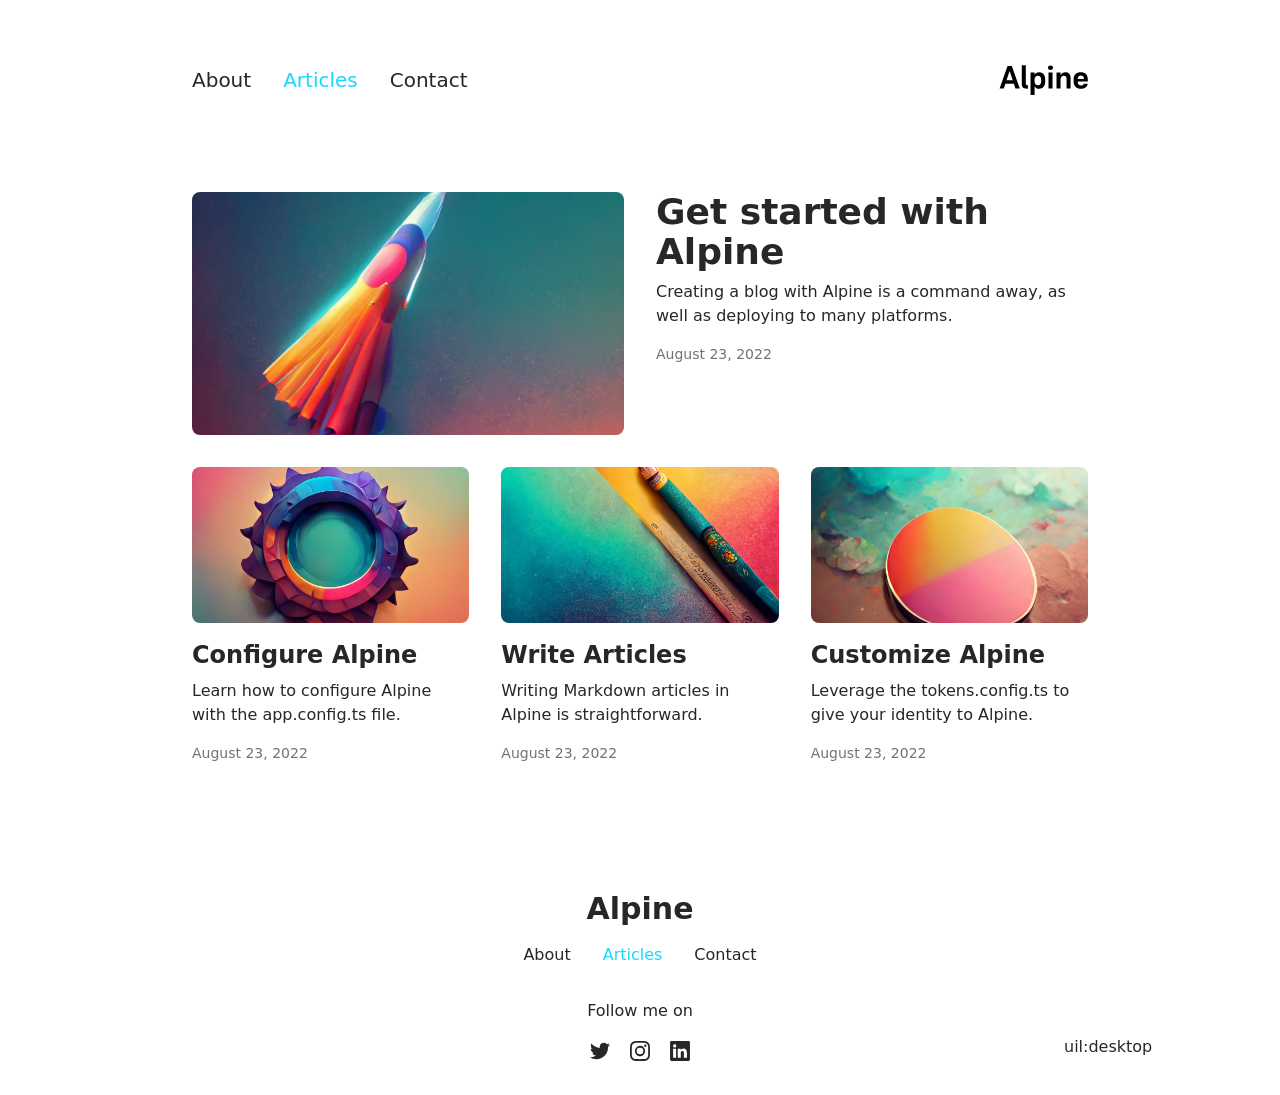
==== articles/index.html @ c17d8482 "Deploying to gh-pages from @ CharlesPoullain/Blog-Studio@90d12ff29f946bf90b1e6404739b06bdab8993ef 🚀" ====
<!DOCTYPE html><html  lang="en"><head><meta charset="utf-8">
<meta name="viewport" content="width=device-width, initial-scale=1">
<title>Articles</title>
<meta name="twitter:card" content="summary_large_image">
<meta name="description" content="The minimalist blog theme">
<meta property="og:description" content="The minimalist blog theme">
<meta property="og:image" content="/social-card-preview.png">
<meta property="og:image:width" content="400">
<meta property="og:image:height" content="300">
<meta property="og:image:alt" content="An image showcasing my project.">
<meta property="og:title" content="Articles">
<link rel="preload" as="fetch" crossorigin="anonymous" href="/articles/_payload.json">
<link rel="stylesheet" href="/_nuxt/entry.Cf_NfQ_y.css">
<link rel="stylesheet" href="/_nuxt/DocumentDrivenNotFound.rp24EwsG.css">
<link rel="stylesheet" href="/_nuxt/ArticlesList.Bmuwh99z.css">
<link rel="stylesheet" href="/_nuxt/ArticlesListItem.Db03uJQJ.css">
<link rel="stylesheet" href="/_nuxt/ProseA.D4RtImXF.css">
<link rel="stylesheet" href="/_nuxt/ProseCodeInline.DPyaAaT7.css">
<link rel="modulepreload" as="script" crossorigin href="/_nuxt/AjtOmEvT.js">
<link rel="modulepreload" as="script" crossorigin href="/_nuxt/Bl-o7eOQ.js">
<link rel="modulepreload" as="script" crossorigin href="/_nuxt/D-orvCvl.js">
<link rel="modulepreload" as="script" crossorigin href="/_nuxt/DT7LIifJ.js">
<link rel="modulepreload" as="script" crossorigin href="/_nuxt/hd7jfqIl.js">
<link rel="modulepreload" as="script" crossorigin href="/_nuxt/CjBzxP9k.js">
<link rel="modulepreload" as="script" crossorigin href="/_nuxt/QRkNKdNP.js">
<link rel="modulepreload" as="script" crossorigin href="/_nuxt/DAWIgb7M.js">
<link rel="modulepreload" as="script" crossorigin href="/_nuxt/MekM5Am9.js">
<link rel="modulepreload" as="script" crossorigin href="/_nuxt/CKgTtucx.js">
<link rel="modulepreload" as="script" crossorigin href="/_nuxt/Ne-VtQo1.js">
<link rel="modulepreload" as="script" crossorigin href="/_nuxt/BcWussCh.js">
<link rel="modulepreload" as="script" crossorigin href="/_nuxt/D3nJHQ01.js">
<link rel="modulepreload" as="script" crossorigin href="/_nuxt/BjLJFGlI.js">
<link rel="modulepreload" as="script" crossorigin href="/_nuxt/BUQr3qxs.js">
<link rel="prefetch" as="style" href="/_nuxt/article.DDlxgXvj.css">
<link rel="prefetch" as="script" crossorigin href="/_nuxt/Dv7-WWB4.js">
<link rel="prefetch" as="script" crossorigin href="/_nuxt/B68Po2ea.js">
<link rel="prefetch" as="script" crossorigin href="/_nuxt/BVhBtRJs.js">
<link rel="prefetch" as="style" href="/_nuxt/useStudio.DzA-IoZ4.css">
<link rel="prefetch" as="script" crossorigin href="/_nuxt/C1bbdpYA.js">
<link rel="prefetch" as="style" href="/_nuxt/error-404.D2gJf3ut.css">
<link rel="prefetch" as="script" crossorigin href="/_nuxt/DAMVTy9g.js">
<link rel="prefetch" as="style" href="/_nuxt/error-500.DdUW5Esy.css">
<link rel="prefetch" as="script" crossorigin href="/_nuxt/BGGWWa9S.js">
<script type="module" src="/_nuxt/AjtOmEvT.js" crossorigin></script><style id="pinceau-runtime-hydratable">@media{.phy[--]{--puid:LzCyVr-v;}.pv-ONuA_E{max-width:var(--elements-container-maxWidth);padding-left:var(--elements-container-padding-mobile);padding-right:var(--elements-container-padding-mobile);}@media (min-width: 475px){.pv-ONuA_E{padding-left:var(--elements-container-padding-xs);padding-right:var(--elements-container-padding-xs);}}@media (min-width: 640px){.pv-ONuA_E{padding-left:var(--elements-container-padding-sm);padding-right:var(--elements-container-padding-sm);}}@media (min-width: 768px){.pv-ONuA_E{padding-left:var(--elements-container-padding-md);padding-right:var(--elements-container-padding-md);}}} </style><style id="pinceau-theme">@media { :root {--pinceau-mq: initial; --alpine-readableLine: 68ch;--alpine-backdrop-backgroundColor: #f4f4f5b3;--prose-code-inline-padding: 0.2rem 0.375rem 0.2rem 0.375rem;--prose-code-block-backdropFilter: contrast(1);--prose-code-block-border-style: solid;--prose-code-block-border-width: 1px;--prose-tbody-tr-borderBottom-style: dashed;--prose-tbody-tr-borderBottom-width: 1px;--prose-th-textAlign: inherit;--prose-thead-borderBottom-style: solid;--prose-thead-borderBottom-width: 1px;--prose-thead-border-style: solid;--prose-thead-border-width: 0px;--prose-table-textAlign: start;--prose-hr-width: 1px;--prose-hr-style: solid;--prose-li-listStylePosition: outside;--prose-ol-li-markerColor: currentColor;--prose-ol-paddingInlineStart: 21px;--prose-ol-listStyleType: decimal;--prose-ul-li-markerColor: currentColor;--prose-ul-paddingInlineStart: 21px;--prose-ul-listStyleType: disc;--prose-blockquote-border-style: solid;--prose-blockquote-border-width: 4px;--prose-blockquote-quotes: '201C' '201D' '2018' '2019';--prose-blockquote-paddingInlineStart: 24px;--prose-a-code-color-hover: currentColor;--prose-a-code-color-static: currentColor;--prose-a-hasCode-borderBottom: none;--prose-a-border-distance: 2px;--prose-a-border-color-hover: currentColor;--prose-a-border-color-static: currentColor;--prose-a-border-style-hover: solid;--prose-a-border-style-static: dashed;--prose-a-border-width: 1px;--prose-a-color-static: inherit;--prose-a-textDecoration: none;--prose-h6-margin: 3rem 0 2rem;--prose-h5-margin: 3rem 0 2rem;--prose-h4-margin: 3rem 0 2rem;--prose-h3-margin: 3rem 0 2rem;--prose-h2-margin: 3rem 0 2rem;--prose-h1-margin: 0 0 2rem;--prose-p-fontSize: 18px;--typography-lead-loose: 2;--typography-lead-relaxed: 1.625;--typography-lead-normal: 1.5;--typography-lead-snug: 1.375;--typography-lead-tight: 1.25;--typography-lead-none: 1;--typography-lead-10: 2.5rem;--typography-lead-9: 2.25rem;--typography-lead-8: 2rem;--typography-lead-7: 1.75rem;--typography-lead-6: 1.5rem;--typography-lead-5: 1.25rem;--typography-lead-4: 1rem;--typography-lead-3: .75rem;--typography-lead-2: .5rem;--typography-lead-1: .025rem;--typography-fontWeight-black: 900;--typography-fontWeight-extrabold: 800;--typography-fontWeight-bold: 700;--typography-fontWeight-semibold: 600;--typography-fontWeight-medium: 500;--typography-fontWeight-normal: 400;--typography-fontWeight-light: 300;--typography-fontWeight-extralight: 200;--typography-fontWeight-thin: 100;--typography-fontSize-9xl: 128px;--typography-fontSize-8xl: 96px;--typography-fontSize-7xl: 72px;--typography-fontSize-6xl: 60px;--typography-fontSize-5xl: 48px;--typography-fontSize-4xl: 36px;--typography-fontSize-3xl: 30px;--typography-fontSize-2xl: 24px;--typography-fontSize-xl: 20px;--typography-fontSize-lg: 18px;--typography-fontSize-base: 16px;--typography-fontSize-sm: 14px;--typography-fontSize-xs: 12px;--typography-letterSpacing-wide: 0.025em;--typography-letterSpacing-tight: -0.025em;--typography-verticalMargin-base: 24px;--typography-verticalMargin-sm: 16px;--elements-border-secondary-hover: [object Object];--elements-backdrop-background: #fffc;--elements-backdrop-filter: saturate(200%) blur(20px);--elements-container-maxWidth: 64rem;--lead-loose: 2;--lead-relaxed: 1.625;--lead-normal: 1.5;--lead-snug: 1.375;--lead-tight: 1.25;--lead-none: 1;--lead-10: 2.5rem;--lead-9: 2.25rem;--lead-8: 2rem;--lead-7: 1.75rem;--lead-6: 1.5rem;--lead-5: 1.25rem;--lead-4: 1rem;--lead-3: .75rem;--lead-2: .5rem;--lead-1: .025rem;--letterSpacing-widest: 0.1em;--letterSpacing-wider: 0.05em;--letterSpacing-wide: 0.025em;--letterSpacing-normal: 0em;--letterSpacing-tight: -0.025em;--letterSpacing-tighter: -0.05em;--fontSize-9xl: 8rem;--fontSize-8xl: 6rem;--fontSize-7xl: 4.5rem;--fontSize-6xl: 3.75rem;--fontSize-5xl: 3rem;--fontSize-4xl: 2.25rem;--fontSize-3xl: 1.875rem;--fontSize-2xl: 1.5rem;--fontSize-xl: 1.25rem;--fontSize-lg: 1.125rem;--fontSize-base: 1rem;--fontSize-sm: 0.875rem;--fontSize-xs: 0.75rem;--fontWeight-black: 900;--fontWeight-extrabold: 800;--fontWeight-bold: 700;--fontWeight-semibold: 600;--fontWeight-medium: 500;--fontWeight-normal: 400;--fontWeight-light: 300;--fontWeight-extralight: 200;--fontWeight-thin: 100;--font-mono: ui-monospace, SFMono-Regular, Menlo, Monaco, Consolas, Liberation Mono, Courier New, monospace;--font-serif: ui-serif, Georgia, Cambria, Times New Roman, Times, serif;--font-sans: ui-sans-serif, system-ui, -apple-system, BlinkMacSystemFont, Segoe UI, Roboto, Helvetica Neue, Arial, Noto Sans, sans-serif, Apple Color Emoji, Segoe UI Emoji, Segoe UI Symbol, Noto Color Emoji;--opacity-total: 1;--opacity-high: 0.8;--opacity-medium: 0.5;--opacity-soft: 0.3;--opacity-light: 0.15;--opacity-bright: 0.1;--opacity-noOpacity: 0;--borderWidth-lg: 3px;--borderWidth-md: 2px;--borderWidth-sm: 1px;--borderWidth-noBorder: 0;--space-rem-875: 0.875rem;--space-rem-625: 0.625rem;--space-rem-375: 0.375rem;--space-rem-125: 0.125rem;--space-px: 1px;--space-128: 32rem;--space-96: 24rem;--space-80: 20rem;--space-72: 18rem;--space-64: 16rem;--space-60: 15rem;--space-56: 14rem;--space-52: 13rem;--space-48: 12rem;--space-44: 11rem;--space-40: 10rem;--space-36: 9rem;--space-32: 8rem;--space-28: 7rem;--space-24: 6rem;--space-20: 5rem;--space-16: 4rem;--space-14: 3.5rem;--space-12: 3rem;--space-11: 2.75rem;--space-10: 2.5rem;--space-9: 2.25rem;--space-8: 2rem;--space-7: 1.75rem;--space-6: 1.5rem;--space-5: 1.25rem;--space-4: 1rem;--space-3: 0.75rem;--space-2: 0.5rem;--space-1: 0.25rem;--space-0: 0px;--size-full: 100%;--size-7xl: 80rem;--size-6xl: 72rem;--size-5xl: 64rem;--size-4xl: 56rem;--size-3xl: 48rem;--size-2xl: 42rem;--size-xl: 36rem;--size-lg: 32rem;--size-md: 28rem;--size-sm: 24rem;--size-xs: 20rem;--size-200: 200px;--size-104: 104px;--size-80: 80px;--size-64: 64px;--size-56: 56px;--size-48: 48px;--size-40: 40px;--size-32: 32px;--size-24: 24px;--size-20: 20px;--size-16: 16px;--size-12: 12px;--size-8: 8px;--size-6: 6px;--size-4: 4px;--size-2: 2px;--size-0: 0px;--radii-full: 9999px;--radii-3xl: 1.75rem;--radii-2xl: 1.5rem;--radii-xl: 1rem;--radii-lg: 0.75rem;--radii-md: 0.5rem;--radii-sm: 0.375rem;--radii-xs: 0.25rem;--radii-2xs: 0.125rem;--radii-none: 0px;--shadow-none: 0px 0px 0px 0px transparent;--shadow-lg: 0px 10px 15px -3px #000000, 0px 4px 6px -4px #000000;--shadow-md: 0px 4px 6px -1px #000000, 0px 2px 4px -2px #000000;--shadow-sm: 0px 1px 3px 0px #000000, 0px 1px 2px -1px #000000;--shadow-xs: 0px 1px 2px 0px #000000;--height-screen: 100vh;--width-screen: 100vw;--color-primary-900: #002e38;--color-primary-800: #005c70;--color-primary-700: #008aa9;--color-primary-600: #00b9e1;--color-primary-500: #1ad6ff;--color-primary-400: #40ddff;--color-primary-300: #66e4ff;--color-primary-200: #8deaff;--color-primary-100: #b3f1ff;--color-primary-50: #d9f8ff;--color-ruby-900: #380011;--color-ruby-800: #700021;--color-ruby-700: #a90032;--color-ruby-600: #e10043;--color-ruby-500: #ff1a5e;--color-ruby-400: #ff4079;--color-ruby-300: #ff6694;--color-ruby-200: #ff8dae;--color-ruby-100: #ffb3c9;--color-ruby-50: #ffd9e4;--color-pink-900: #380025;--color-pink-800: #70004b;--color-pink-700: #a90070;--color-pink-600: #e10095;--color-pink-500: #ff1ab2;--color-pink-400: #ff40bf;--color-pink-300: #ff66cc;--color-pink-200: #ff8dd8;--color-pink-100: #ffb3e5;--color-pink-50: #ffd9f2;--color-purple-900: #190038;--color-purple-800: #330070;--color-purple-700: #4c00a9;--color-purple-600: #6500e1;--color-purple-500: #811aff;--color-purple-400: #9640ff;--color-purple-300: #ab66ff;--color-purple-200: #c08dff;--color-purple-100: #d5b3ff;--color-purple-50: #ead9ff;--color-royalblue-900: #0b0531;--color-royalblue-800: #160a62;--color-royalblue-700: #211093;--color-royalblue-600: #2c15c4;--color-royalblue-500: #4127e8;--color-royalblue-400: #614bec;--color-royalblue-300: #806ff0;--color-royalblue-200: #a093f3;--color-royalblue-100: #c0b7f7;--color-royalblue-50: #dfdbfb;--color-indigoblue-900: #001238;--color-indigoblue-800: #002370;--color-indigoblue-700: #0035a9;--color-indigoblue-600: #0047e1;--color-indigoblue-500: #1a62ff;--color-indigoblue-400: #407cff;--color-indigoblue-300: #6696ff;--color-indigoblue-200: #8db0ff;--color-indigoblue-100: #b3cbff;--color-indigoblue-50: #d9e5ff;--color-blue-900: #002438;--color-blue-800: #004870;--color-blue-700: #006ca9;--color-blue-600: #0090e1;--color-blue-500: #1aadff;--color-blue-400: #40bbff;--color-blue-300: #66c8ff;--color-blue-200: #8dd6ff;--color-blue-100: #b3e4ff;--color-blue-50: #d9f1ff;--color-lightblue-900: #002e38;--color-lightblue-800: #005c70;--color-lightblue-700: #008aa9;--color-lightblue-600: #00b9e1;--color-lightblue-500: #1ad6ff;--color-lightblue-400: #40ddff;--color-lightblue-300: #66e4ff;--color-lightblue-200: #8deaff;--color-lightblue-100: #b3f1ff;--color-lightblue-50: #d9f8ff;--color-teal-900: #062a28;--color-teal-800: #0b544f;--color-teal-700: #117d77;--color-teal-600: #16a79e;--color-teal-500: #1cd1c6;--color-teal-400: #36e4da;--color-teal-300: #5fe9e1;--color-teal-200: #87efe9;--color-teal-100: #aff4f0;--color-teal-50: #d7faf8;--color-pear-900: #2a2b09;--color-pear-800: #545512;--color-pear-700: #7e801b;--color-pear-600: #a8aa24;--color-pear-500: #d0d32f;--color-pear-400: #d8da52;--color-pear-300: #e0e274;--color-pear-200: #e8e997;--color-pear-100: #eff0ba;--color-pear-50: #f7f8dc;--color-red-900: #380300;--color-red-800: #700700;--color-red-700: #a90a00;--color-red-600: #e10e00;--color-red-500: #ff281a;--color-red-400: #ff4c40;--color-red-300: #ff7066;--color-red-200: #ff948d;--color-red-100: #ffb7b3;--color-red-50: #ffdbd9;--color-orange-900: #381800;--color-orange-800: #702f00;--color-orange-700: #a94700;--color-orange-600: #e15e00;--color-orange-500: #ff7a1a;--color-orange-400: #ff9040;--color-orange-300: #ffa666;--color-orange-200: #ffbd8d;--color-orange-100: #ffd3b3;--color-orange-50: #ffe9d9;--color-yellow-900: #362b03;--color-yellow-800: #6d5605;--color-yellow-700: #a38108;--color-yellow-600: #daac0a;--color-yellow-500: #f5c828;--color-yellow-400: #f7d14c;--color-yellow-300: #f8da70;--color-yellow-200: #fae393;--color-yellow-100: #fcedb7;--color-yellow-50: #fdf6db;--color-green-900: #003f25;--color-green-800: #005e38;--color-green-700: #007e4a;--color-green-600: #009d5d;--color-green-500: #00bd6f;--color-green-400: #00dc82;--color-green-300: #30ffaa;--color-green-200: #83ffcc;--color-green-100: #acffdd;--color-green-50: #d6ffee;--color-gray-900: #18181B;--color-gray-800: #27272A;--color-gray-700: #3f3f46;--color-gray-600: #52525B;--color-gray-500: #71717A;--color-gray-400: #a1a1aa;--color-gray-300: #D4d4d8;--color-gray-200: #e4e4e7;--color-gray-100: #f4f4f5;--color-gray-50: #fafafa;--color-black: #0c0c0d;--color-white: #FFFFFF;--media-portrait: only screen and (orientation: portrait);--media-landscape: only screen and (orientation: landscape);--media-rm: (prefers-reduced-motion: reduce);--media-2xl: (min-width: 1536px);--media-xl: (min-width: 1280px);--media-lg: (min-width: 1024px);--media-md: (min-width: 768px);--media-sm: (min-width: 640px);--media-xs: (min-width: 475px);--alpine-body-color: var(--color-gray-800);--alpine-body-backgroundColor: var(--color-white);--prose-code-inline-fontWeight: var(--typography-fontWeight-normal);--prose-code-inline-fontSize: var(--typography-fontSize-sm);--prose-code-inline-borderRadius: var(--radii-xs);--prose-code-block-pre-padding: var(--typography-verticalMargin-sm);--prose-code-block-margin: var(--typography-verticalMargin-base) 0;--prose-code-block-fontSize: var(--typography-fontSize-sm);--prose-tbody-code-inline-fontSize: var(--typography-fontSize-sm);--prose-tbody-td-padding: var(--typography-verticalMargin-sm);--prose-th-fontWeight: var(--typography-fontWeight-semibold);--prose-th-padding: 0 var(--typography-verticalMargin-sm) var(--typography-verticalMargin-sm) var(--typography-verticalMargin-sm);--prose-table-lineHeight: var(--typography-lead-6);--prose-table-fontSize: var(--typography-fontSize-sm);--prose-table-margin: var(--typography-verticalMargin-base) 0;--prose-hr-margin: var(--typography-verticalMargin-base) 0;--prose-li-margin: var(--typography-verticalMargin-sm) 0;--prose-ol-margin: var(--typography-verticalMargin-base) 0;--prose-ul-margin: var(--typography-verticalMargin-base) 0;--prose-blockquote-margin: var(--typography-verticalMargin-base) 0;--prose-a-code-border-style: var(--prose-a-border-style-static);--prose-a-code-border-width: var(--prose-a-border-width);--prose-a-fontWeight: var(--typography-fontWeight-medium);--prose-img-margin: var(--typography-verticalMargin-base) 0;--prose-strong-fontWeight: var(--typography-fontWeight-semibold);--prose-h6-iconSize: var(--typography-fontSize-base);--prose-h6-fontWeight: var(--typography-fontWeight-semibold);--prose-h6-lineHeight: var(--typography-lead-normal);--prose-h6-fontSize: var(--typography-fontSize-lg);--prose-h5-iconSize: var(--typography-fontSize-lg);--prose-h5-fontWeight: var(--typography-fontWeight-semibold);--prose-h5-lineHeight: var(--typography-lead-snug);--prose-h5-fontSize: var(--typography-fontSize-xl);--prose-h4-iconSize: var(--typography-fontSize-lg);--prose-h4-letterSpacing: var(--typography-letterSpacing-tight);--prose-h4-fontWeight: var(--typography-fontWeight-semibold);--prose-h4-lineHeight: var(--typography-lead-snug);--prose-h4-fontSize: var(--typography-fontSize-2xl);--prose-h3-iconSize: var(--typography-fontSize-xl);--prose-h3-letterSpacing: var(--typography-letterSpacing-tight);--prose-h3-fontWeight: var(--typography-fontWeight-semibold);--prose-h3-lineHeight: var(--typography-lead-snug);--prose-h3-fontSize: var(--typography-fontSize-3xl);--prose-h2-iconSize: var(--typography-fontSize-2xl);--prose-h2-letterSpacing: var(--typography-letterSpacing-tight);--prose-h2-fontWeight: var(--typography-fontWeight-semibold);--prose-h2-lineHeight: var(--typography-lead-tight);--prose-h2-fontSize: var(--typography-fontSize-4xl);--prose-h1-iconSize: var(--typography-fontSize-3xl);--prose-h1-letterSpacing: var(--typography-letterSpacing-tight);--prose-h1-fontWeight: var(--typography-fontWeight-bold);--prose-h1-lineHeight: var(--typography-lead-tight);--prose-h1-fontSize: var(--typography-fontSize-5xl);--prose-p-br-margin: var(--typography-verticalMargin-base) 0 0 0;--prose-p-margin: var(--typography-verticalMargin-base) 0;--prose-p-lineHeight: var(--typography-lead-normal);--typography-color-primary-900: var(--color-primary-900);--typography-color-primary-800: var(--color-primary-800);--typography-color-primary-700: var(--color-primary-700);--typography-color-primary-600: var(--color-primary-600);--typography-color-primary-500: var(--color-primary-500);--typography-color-primary-400: var(--color-primary-400);--typography-color-primary-300: var(--color-primary-300);--typography-color-primary-200: var(--color-primary-200);--typography-color-primary-100: var(--color-primary-100);--typography-color-primary-50: var(--color-primary-50);--typography-font-code: var(--font-mono);--typography-font-body: var(--font-sans);--typography-font-display: var(--font-sans);--typography-body-backgroundColor: var(--color-white);--typography-body-color: var(--color-black);--elements-state-danger-borderColor-secondary: var(--color-red-200);--elements-state-danger-borderColor-primary: var(--color-red-100);--elements-state-danger-backgroundColor-secondary: var(--color-red-100);--elements-state-danger-backgroundColor-primary: var(--color-red-50);--elements-state-danger-color-secondary: var(--color-red-600);--elements-state-danger-color-primary: var(--color-red-500);--elements-state-warning-borderColor-secondary: var(--color-yellow-200);--elements-state-warning-borderColor-primary: var(--color-yellow-100);--elements-state-warning-backgroundColor-secondary: var(--color-yellow-100);--elements-state-warning-backgroundColor-primary: var(--color-yellow-50);--elements-state-warning-color-secondary: var(--color-yellow-700);--elements-state-warning-color-primary: var(--color-yellow-600);--elements-state-success-borderColor-secondary: var(--color-green-200);--elements-state-success-borderColor-primary: var(--color-green-100);--elements-state-success-backgroundColor-secondary: var(--color-green-100);--elements-state-success-backgroundColor-primary: var(--color-green-50);--elements-state-success-color-secondary: var(--color-green-600);--elements-state-success-color-primary: var(--color-green-500);--elements-state-info-borderColor-secondary: var(--color-blue-200);--elements-state-info-borderColor-primary: var(--color-blue-100);--elements-state-info-backgroundColor-secondary: var(--color-blue-100);--elements-state-info-backgroundColor-primary: var(--color-blue-50);--elements-state-info-color-secondary: var(--color-blue-600);--elements-state-info-color-primary: var(--color-blue-500);--elements-state-primary-borderColor-secondary: var(--color-primary-200);--elements-state-primary-borderColor-primary: var(--color-primary-100);--elements-state-primary-backgroundColor-secondary: var(--color-primary-100);--elements-state-primary-backgroundColor-primary: var(--color-primary-50);--elements-state-primary-color-secondary: var(--color-primary-700);--elements-state-primary-color-primary: var(--color-primary-600);--elements-surface-secondary-backgroundColor: var(--color-gray-200);--elements-surface-primary-backgroundColor: var(--color-gray-100);--elements-surface-background-base: var(--color-gray-100);--elements-border-secondary-static: var(--color-gray-200);--elements-border-primary-hover: var(--color-gray-200);--elements-border-primary-static: var(--color-gray-100);--elements-container-padding-md: var(--space-16);--elements-container-padding-sm: var(--space-12);--elements-container-padding-xs: var(--space-8);--elements-container-padding-mobile: var(--space-6);--elements-text-secondary-color-hover: var(--color-gray-700);--elements-text-secondary-color-static: var(--color-gray-500);--elements-text-primary-color-static: var(--color-gray-900);--text-6xl-lineHeight: var(--lead-none);--text-6xl-fontSize: var(--fontSize-6xl);--text-5xl-lineHeight: var(--lead-none);--text-5xl-fontSize: var(--fontSize-5xl);--text-4xl-lineHeight: var(--lead-10);--text-4xl-fontSize: var(--fontSize-4xl);--text-3xl-lineHeight: var(--lead-9);--text-3xl-fontSize: var(--fontSize-3xl);--text-2xl-lineHeight: var(--lead-8);--text-2xl-fontSize: var(--fontSize-2xl);--text-xl-lineHeight: var(--lead-7);--text-xl-fontSize: var(--fontSize-xl);--text-lg-lineHeight: var(--lead-7);--text-lg-fontSize: var(--fontSize-lg);--text-base-lineHeight: var(--lead-6);--text-base-fontSize: var(--fontSize-base);--text-sm-lineHeight: var(--lead-5);--text-sm-fontSize: var(--fontSize-sm);--text-xs-lineHeight: var(--lead-4);--text-xs-fontSize: var(--fontSize-xs);--shadow-2xl: 0px 25px 50px -12px var(--color-gray-900);--shadow-xl: 0px 20px 25px -5px var(--color-gray-400), 0px 8px 10px -6px #000000;--color-secondary-900: var(--color-gray-900);--color-secondary-800: var(--color-gray-800);--color-secondary-700: var(--color-gray-700);--color-secondary-600: var(--color-gray-600);--color-secondary-500: var(--color-gray-500);--color-secondary-400: var(--color-gray-400);--color-secondary-300: var(--color-gray-300);--color-secondary-200: var(--color-gray-200);--color-secondary-100: var(--color-gray-100);--color-secondary-50: var(--color-gray-50);--prose-a-code-background-hover: var(--typography-color-primary-50);--prose-a-code-border-color-hover: var(--typography-color-primary-500);--prose-a-color-hover: var(--typography-color-primary-500);--typography-color-secondary-900: var(--color-secondary-900);--typography-color-secondary-800: var(--color-secondary-800);--typography-color-secondary-700: var(--color-secondary-700);--typography-color-secondary-600: var(--color-secondary-600);--typography-color-secondary-500: var(--color-secondary-500);--typography-color-secondary-400: var(--color-secondary-400);--typography-color-secondary-300: var(--color-secondary-300);--typography-color-secondary-200: var(--color-secondary-200);--typography-color-secondary-100: var(--color-secondary-100);--typography-color-secondary-50: var(--color-secondary-50);--prose-code-inline-backgroundColor: var(--typography-color-secondary-100);--prose-code-inline-color: var(--typography-color-secondary-700);--prose-code-block-backgroundColor: var(--typography-color-secondary-100);--prose-code-block-color: var(--typography-color-secondary-700);--prose-code-block-border-color: var(--typography-color-secondary-200);--prose-tbody-tr-borderBottom-color: var(--typography-color-secondary-200);--prose-th-color: var(--typography-color-secondary-600);--prose-thead-borderBottom-color: var(--typography-color-secondary-200);--prose-thead-border-color: var(--typography-color-secondary-300);--prose-hr-color: var(--typography-color-secondary-200);--prose-blockquote-border-color: var(--typography-color-secondary-200);--prose-blockquote-color: var(--typography-color-secondary-500);--prose-a-code-border-color-static: var(--typography-color-secondary-400); } }@media { :root.dark {--pinceau-mq: dark; --alpine-backdrop-backgroundColor: #18181bb3;--prose-code-block-backdropFilter: contrast(1);--prose-ol-li-markerColor: currentColor;--prose-ul-li-markerColor: currentColor;--prose-a-code-color-hover: currentColor;--prose-a-code-color-static: currentColor;--prose-a-border-color-hover: currentColor;--prose-a-border-color-static: currentColor;--prose-a-color-static: inherit;--elements-backdrop-background: #0c0d0ccc;--alpine-body-color: var(--color-gray-200);--alpine-body-backgroundColor: var(--color-black);--typography-body-backgroundColor: var(--color-black);--typography-body-color: var(--color-white);--elements-state-danger-borderColor-secondary: var(--color-red-700);--elements-state-danger-borderColor-primary: var(--color-red-800);--elements-state-danger-backgroundColor-secondary: var(--color-red-800);--elements-state-danger-backgroundColor-primary: var(--color-red-900);--elements-state-danger-color-secondary: var(--color-red-200);--elements-state-danger-color-primary: var(--color-red-300);--elements-state-warning-borderColor-secondary: var(--color-yellow-700);--elements-state-warning-borderColor-primary: var(--color-yellow-800);--elements-state-warning-backgroundColor-secondary: var(--color-yellow-800);--elements-state-warning-backgroundColor-primary: var(--color-yellow-900);--elements-state-warning-color-secondary: var(--color-yellow-200);--elements-state-warning-color-primary: var(--color-yellow-400);--elements-state-success-borderColor-secondary: var(--color-green-700);--elements-state-success-borderColor-primary: var(--color-green-800);--elements-state-success-backgroundColor-secondary: var(--color-green-800);--elements-state-success-backgroundColor-primary: var(--color-green-900);--elements-state-success-color-secondary: var(--color-green-200);--elements-state-success-color-primary: var(--color-green-400);--elements-state-info-borderColor-secondary: var(--color-blue-700);--elements-state-info-borderColor-primary: var(--color-blue-800);--elements-state-info-backgroundColor-secondary: var(--color-blue-800);--elements-state-info-backgroundColor-primary: var(--color-blue-900);--elements-state-info-color-secondary: var(--color-blue-200);--elements-state-info-color-primary: var(--color-blue-400);--elements-state-primary-borderColor-secondary: var(--color-primary-700);--elements-state-primary-borderColor-primary: var(--color-primary-800);--elements-state-primary-backgroundColor-secondary: var(--color-primary-800);--elements-state-primary-backgroundColor-primary: var(--color-primary-900);--elements-state-primary-color-secondary: var(--color-primary-200);--elements-state-primary-color-primary: var(--color-primary-400);--elements-surface-secondary-backgroundColor: var(--color-gray-800);--elements-surface-primary-backgroundColor: var(--color-gray-900);--elements-surface-background-base: var(--color-gray-900);--elements-border-secondary-static: var(--color-gray-800);--elements-border-primary-hover: var(--color-gray-800);--elements-border-primary-static: var(--color-gray-900);--elements-text-secondary-color-hover: var(--color-gray-200);--elements-text-secondary-color-static: var(--color-gray-400);--elements-text-primary-color-static: var(--color-gray-50);--prose-a-code-background-hover: var(--typography-color-primary-900);--prose-a-code-border-color-hover: var(--typography-color-primary-600);--prose-a-color-hover: var(--typography-color-primary-400);--prose-code-inline-backgroundColor: var(--typography-color-secondary-800);--prose-code-inline-color: var(--typography-color-secondary-200);--prose-code-block-backgroundColor: var(--typography-color-secondary-900);--prose-code-block-color: var(--typography-color-secondary-200);--prose-code-block-border-color: var(--typography-color-secondary-800);--prose-tbody-tr-borderBottom-color: var(--typography-color-secondary-800);--prose-th-color: var(--typography-color-secondary-400);--prose-thead-borderBottom-color: var(--typography-color-secondary-800);--prose-thead-border-color: var(--typography-color-secondary-600);--prose-hr-color: var(--typography-color-secondary-800);--prose-blockquote-border-color: var(--typography-color-secondary-700);--prose-blockquote-color: var(--typography-color-secondary-400);--prose-a-code-border-color-static: var(--typography-color-secondary-600); } }</style><script>"use strict";(()=>{const a=window,e=document.documentElement,c=window.localStorage,d=["dark","light"],n=c&&c.getItem&&c.getItem("nuxt-color-mode")||"system";let l=n==="system"?f():n;const i=e.getAttribute("data-color-mode-forced");i&&(l=i),r(l),a["__NUXT_COLOR_MODE__"]={preference:n,value:l,getColorScheme:f,addColorScheme:r,removeColorScheme:u};function r(o){const t=""+o+"",s="";e.classList?e.classList.add(t):e.className+=" "+t,s&&e.setAttribute("data-"+s,o)}function u(o){const t=""+o+"",s="";e.classList?e.classList.remove(t):e.className=e.className.replace(new RegExp(t,"g"),""),s&&e.removeAttribute("data-"+s)}function m(o){return a.matchMedia("(prefers-color-scheme"+o+")")}function f(){if(a.matchMedia&&m("").media!=="not all"){for(const o of d)if(m(":"+o).matches)return o}return"light"}})();
</script></head><body><div id="__nuxt"><div class="container pv-ONuA_E pc-LzCyVr app-layout" data-v-92754a60 data-v-aa14d472><!--[--><div class="nuxt-progress" style="width:0%;height:3px;opacity:0;background-size:Infinity% auto;" data-v-92754a60></div><header class="right" data-v-92754a60 data-v-d0bc1945><div class="menu" data-v-d0bc1945><button aria-label="Navigation Menu" data-v-d0bc1945><svg width="24" height="24" viewBox="0 0 68 68" fill="currentColor" xmlns="http://www.w3.org/2000/svg" data-v-d0bc1945><path d="M8 34C8 32.1362 8 31.2044 8.30448 30.4693C8.71046 29.4892 9.48915 28.7105 10.4693 28.3045C11.2044 28 12.1362 28 14 28C15.8638 28 16.7956 28 17.5307 28.3045C18.5108 28.7105 19.2895 29.4892 19.6955 30.4693C20 31.2044 20 32.1362 20 34C20 35.8638 20 36.7956 19.6955 37.5307C19.2895 38.5108 18.5108 39.2895 17.5307 39.6955C16.7956 40 15.8638 40 14 40C12.1362 40 11.2044 40 10.4693 39.6955C9.48915 39.2895 8.71046 38.5108 8.30448 37.5307C8 36.7956 8 35.8638 8 34Z" data-v-d0bc1945></path><path d="M28 34C28 32.1362 28 31.2044 28.3045 30.4693C28.7105 29.4892 29.4892 28.7105 30.4693 28.3045C31.2044 28 32.1362 28 34 28C35.8638 28 36.7956 28 37.5307 28.3045C38.5108 28.7105 39.2895 29.4892 39.6955 30.4693C40 31.2044 40 32.1362 40 34C40 35.8638 40 36.7956 39.6955 37.5307C39.2895 38.5108 38.5108 39.2895 37.5307 39.6955C36.7956 40 35.8638 40 34 40C32.1362 40 31.2044 40 30.4693 39.6955C29.4892 39.2895 28.7105 38.5108 28.3045 37.5307C28 36.7956 28 35.8638 28 34Z" data-v-d0bc1945></path><path d="M48 34C48 32.1362 48 31.2044 48.3045 30.4693C48.7105 29.4892 49.4892 28.7105 50.4693 28.3045C51.2044 28 52.1362 28 54 28C55.8638 28 56.7956 28 57.5307 28.3045C58.5108 28.7105 59.2895 29.4892 59.6955 30.4693C60 31.2044 60 32.1362 60 34C60 35.8638 60 36.7956 59.6955 37.5307C59.2895 38.5108 58.5108 39.2895 57.5307 39.6955C56.7956 40 55.8638 40 54 40C52.1362 40 51.2044 40 50.4693 39.6955C49.4892 39.2895 48.7105 38.5108 48.3045 37.5307C48 36.7956 48 35.8638 48 34Z" data-v-d0bc1945></path></svg></button></div><div class="overlay" data-v-d0bc1945><nav data-v-d0bc1945 data-v-123d1faa><ul data-v-123d1faa><!--[--><li data-v-123d1faa><a href="/" class="" data-v-123d1faa><span class="underline-fx" data-v-123d1faa></span> About</a></li><li data-v-123d1faa><a aria-current="page" href="/articles" class="router-link-active router-link-exact-active" data-v-123d1faa><span class="underline-fx" data-v-123d1faa></span> Articles</a></li><li data-v-123d1faa><a href="/contact" class="" data-v-123d1faa><span class="underline-fx" data-v-123d1faa></span> Contact</a></li><!--]--></ul></nav></div><div class="logo" data-v-d0bc1945><a href="/" class="" data-v-d0bc1945><img src="/logo-dark.svg" class="dark-img" alt="alpine" width="89" height="31" data-v-d0bc1945><img src="/logo.svg" class="light-img" alt="alpine" width="89" height="31" data-v-d0bc1945></a></div><div class="main-nav" data-v-d0bc1945><nav data-v-d0bc1945 data-v-123d1faa><ul data-v-123d1faa><!--[--><li data-v-123d1faa><a href="/" class="" data-v-123d1faa><span class="underline-fx" data-v-123d1faa></span> About</a></li><li data-v-123d1faa><a aria-current="page" href="/articles" class="router-link-active router-link-exact-active" data-v-123d1faa><span class="underline-fx" data-v-123d1faa></span> Articles</a></li><li data-v-123d1faa><a href="/contact" class="" data-v-123d1faa><span class="underline-fx" data-v-123d1faa></span> Contact</a></li><!--]--></ul></nav></div></header><!--[--><div class="document-driven-page"><main><!--[--><div><div class="articles-list" data-v-ce1343bc><div class="featured" data-v-ce1343bc><article class="featured" data-v-ce1343bc data-v-773073cc><div class="image" data-v-773073cc><!----><a href="/articles/get-started" class="" data-v-773073cc><img src="/articles/get-started.webp" alt="Get started with Alpine" width="16" height="9" data-v-773073cc></a></div><div class="content" data-v-773073cc><a href="/articles/get-started" class="headline" data-v-773073cc><h1 data-v-773073cc>Get started with Alpine</h1></a><p class="description" data-v-773073cc>Creating a blog with Alpine is a command away, as well as deploying to many platforms.</p><time data-v-773073cc>August 23, 2022</time></div></article></div><div class="layout" data-v-ce1343bc><!--[--><article class="" data-v-ce1343bc data-v-773073cc><div class="image" data-v-773073cc><!----><a href="/articles/configure" class="" data-v-773073cc><img src="/articles/configure-alpine.webp" alt="Configure Alpine" width="16" height="9" data-v-773073cc></a></div><div class="content" data-v-773073cc><a href="/articles/configure" class="headline" data-v-773073cc><h1 data-v-773073cc>Configure Alpine</h1></a><p class="description" data-v-773073cc>Learn how to configure Alpine with the app.config.ts file.</p><time data-v-773073cc>August 23, 2022</time></div></article><article class="" data-v-ce1343bc data-v-773073cc><div class="image" data-v-773073cc><!----><a href="/articles/write-articles" class="" data-v-773073cc><img src="/articles/write-articles.webp" alt="Write Articles" width="16" height="9" data-v-773073cc></a></div><div class="content" data-v-773073cc><a href="/articles/write-articles" class="headline" data-v-773073cc><h1 data-v-773073cc>Write Articles</h1></a><p class="description" data-v-773073cc>Writing Markdown articles in Alpine is straightforward.</p><time data-v-773073cc>August 23, 2022</time></div></article><article class="" data-v-ce1343bc data-v-773073cc><div class="image" data-v-773073cc><!----><a href="/articles/design-tokens" class="" data-v-773073cc><img src="/articles/design-tokens.webp" alt="Customize Alpine" width="16" height="9" data-v-773073cc></a></div><div class="content" data-v-773073cc><a href="/articles/design-tokens" class="headline" data-v-773073cc><h1 data-v-773073cc>Customize Alpine</h1></a><p class="description" data-v-773073cc>Leverage the tokens.config.ts to give your identity to Alpine.</p><time data-v-773073cc>August 23, 2022</time></div></article><!--]--></div></div></div><!--]--></main></div><!--]--><footer class="center" data-v-92754a60 data-v-7bb04f1a><a href="https://www.github.com/nuxt-themes/alpine" rel="noopener noreferrer" class="credits" data-v-7bb04f1a>Alpine</a><div class="navigation" data-v-7bb04f1a><nav data-v-7bb04f1a data-v-123d1faa><ul data-v-123d1faa><!--[--><li data-v-123d1faa><a href="/" class="" data-v-123d1faa><span class="underline-fx" data-v-123d1faa></span> About</a></li><li data-v-123d1faa><a aria-current="page" href="/articles" class="router-link-active router-link-exact-active" data-v-123d1faa><span class="underline-fx" data-v-123d1faa></span> Articles</a></li><li data-v-123d1faa><a href="/contact" class="" data-v-123d1faa><span class="underline-fx" data-v-123d1faa></span> Contact</a></li><!--]--></ul></nav></div><p class="message" data-v-7bb04f1a>Follow me on</p><div class="icons" data-v-7bb04f1a><div class="social" data-v-7bb04f1a><!--[--><a href="https://twitter.com/nuxtlabs" rel="noopener noreferrer" target="_blank" title="nuxtlabs" aria-label="nuxtlabs" data-v-c0f4561d><svg xmlns="http://www.w3.org/2000/svg" xmlns:xlink="http://www.w3.org/1999/xlink" aria-hidden="true" role="img" class="icon" data-v-c0f4561d style="" width="1em" height="1em" viewBox="0 0 24 24" data-v-bcfe47ef><path fill="currentColor" d="M22 5.8a8.49 8.49 0 0 1-2.36.64a4.13 4.13 0 0 0 1.81-2.27a8.21 8.21 0 0 1-2.61 1a4.1 4.1 0 0 0-7 3.74a11.64 11.64 0 0 1-8.45-4.29a4.16 4.16 0 0 0-.55 2.07a4.09 4.09 0 0 0 1.82 3.41a4.05 4.05 0 0 1-1.86-.51v.05a4.1 4.1 0 0 0 3.3 4a3.93 3.93 0 0 1-1.1.17a4.9 4.9 0 0 1-.77-.07a4.11 4.11 0 0 0 3.83 2.84A8.22 8.22 0 0 1 3 18.34a7.93 7.93 0 0 1-1-.06a11.57 11.57 0 0 0 6.29 1.85A11.59 11.59 0 0 0 20 8.45v-.53a8.43 8.43 0 0 0 2-2.12"/></svg></a><a href="https://instagram.com/atinuxt" rel="noopener noreferrer" target="_blank" title="atinuxt" aria-label="atinuxt" data-v-c0f4561d><svg xmlns="http://www.w3.org/2000/svg" xmlns:xlink="http://www.w3.org/1999/xlink" aria-hidden="true" role="img" class="icon" data-v-c0f4561d style="" width="1em" height="1em" viewBox="0 0 24 24" data-v-bcfe47ef><path fill="currentColor" d="M17.34 5.46a1.2 1.2 0 1 0 1.2 1.2a1.2 1.2 0 0 0-1.2-1.2m4.6 2.42a7.59 7.59 0 0 0-.46-2.43a4.94 4.94 0 0 0-1.16-1.77a4.7 4.7 0 0 0-1.77-1.15a7.3 7.3 0 0 0-2.43-.47C15.06 2 14.72 2 12 2s-3.06 0-4.12.06a7.3 7.3 0 0 0-2.43.47a4.78 4.78 0 0 0-1.77 1.15a4.7 4.7 0 0 0-1.15 1.77a7.3 7.3 0 0 0-.47 2.43C2 8.94 2 9.28 2 12s0 3.06.06 4.12a7.3 7.3 0 0 0 .47 2.43a4.7 4.7 0 0 0 1.15 1.77a4.78 4.78 0 0 0 1.77 1.15a7.3 7.3 0 0 0 2.43.47C8.94 22 9.28 22 12 22s3.06 0 4.12-.06a7.3 7.3 0 0 0 2.43-.47a4.7 4.7 0 0 0 1.77-1.15a4.85 4.85 0 0 0 1.16-1.77a7.59 7.59 0 0 0 .46-2.43c0-1.06.06-1.4.06-4.12s0-3.06-.06-4.12M20.14 16a5.61 5.61 0 0 1-.34 1.86a3.06 3.06 0 0 1-.75 1.15a3.19 3.19 0 0 1-1.15.75a5.61 5.61 0 0 1-1.86.34c-1 .05-1.37.06-4 .06s-3 0-4-.06a5.73 5.73 0 0 1-1.94-.3a3.27 3.27 0 0 1-1.1-.75a3 3 0 0 1-.74-1.15a5.54 5.54 0 0 1-.4-1.9c0-1-.06-1.37-.06-4s0-3 .06-4a5.54 5.54 0 0 1 .35-1.9A3 3 0 0 1 5 5a3.14 3.14 0 0 1 1.1-.8A5.73 5.73 0 0 1 8 3.86c1 0 1.37-.06 4-.06s3 0 4 .06a5.61 5.61 0 0 1 1.86.34a3.06 3.06 0 0 1 1.19.8a3.06 3.06 0 0 1 .75 1.1a5.61 5.61 0 0 1 .34 1.9c.05 1 .06 1.37.06 4s-.01 3-.06 4M12 6.87A5.13 5.13 0 1 0 17.14 12A5.12 5.12 0 0 0 12 6.87m0 8.46A3.33 3.33 0 1 1 15.33 12A3.33 3.33 0 0 1 12 15.33"/></svg></a><a href="https://www.linkedin.com/company/nuxtlabs" rel="noopener noreferrer" target="_blank" title="LinkedIn" aria-label="LinkedIn" data-v-c0f4561d><svg xmlns="http://www.w3.org/2000/svg" xmlns:xlink="http://www.w3.org/1999/xlink" aria-hidden="true" role="img" class="icon" data-v-c0f4561d style="" width="1em" height="1em" viewBox="0 0 24 24" data-v-bcfe47ef><path fill="currentColor" d="M20.47 2H3.53a1.45 1.45 0 0 0-1.47 1.43v17.14A1.45 1.45 0 0 0 3.53 22h16.94a1.45 1.45 0 0 0 1.47-1.43V3.43A1.45 1.45 0 0 0 20.47 2M8.09 18.74h-3v-9h3ZM6.59 8.48a1.56 1.56 0 1 1 0-3.12a1.57 1.57 0 1 1 0 3.12m12.32 10.26h-3v-4.83c0-1.21-.43-2-1.52-2A1.65 1.65 0 0 0 12.85 13a2 2 0 0 0-.1.73v5h-3v-9h3V11a3 3 0 0 1 2.71-1.5c2 0 3.45 1.29 3.45 4.06Z"/></svg></a><!--]--></div><div class="color-mode-switch" data-v-7bb04f1a><button aria-label="Color Mode" data-v-7bb04f1a data-v-af61cf03><span data-v-af61cf03></span></button></div></div></footer><!--]--></div></div><div id="teleports"></div><script type="application/json" id="__NUXT_DATA__" data-ssr="true" data-src="/articles/_payload.json">[{"state":1,"once":79,"_errors":81,"serverRendered":51,"path":7,"prerenderedAt":84},["Reactive",2],{"$sdd-pages":3,"$sdd-surrounds":29,"$sdd-globals":47,"$scolor-mode":49,"$sdd-navigation":52,"$sicons":70},["ShallowRef",4],["ShallowReactive",5],{"/articles":6},{"_path":7,"_dir":8,"_draft":9,"_partial":9,"_locale":8,"title":10,"description":8,"layout":11,"body":12,"_type":24,"_id":25,"_source":26,"_file":27,"_extension":28},"/articles","",false,"Articles","page",{"type":13,"children":14,"toc":21},"root",[15],{"type":16,"tag":17,"props":18,"children":20},"element","articles-list",{"path":19},"articles",[],{"title":8,"searchDepth":22,"depth":22,"links":23},2,[],"markdown","content:2.articles.md","content","2.articles.md","md",["ShallowRef",30],["ShallowReactive",31],{"/articles":32},[33,42],{"_path":34,"_dir":8,"_draft":9,"_partial":9,"_locale":8,"title":35,"description":36,"layout":37,"head":38,"_type":24,"_id":40,"_source":26,"_file":41,"_extension":28},"/","About","An open source blog theme powered by Nuxt.","default",{"title":39},"Alpine","content:1.index.md","1.index.md",{"_path":43,"_dir":8,"_draft":9,"_partial":9,"_locale":8,"title":44,"description":8,"layout":37,"_type":24,"_id":45,"_source":26,"_file":46,"_extension":28},"/contact","Contact","content:3.contact.md","3.contact.md",["ShallowRef",48],{},{"preference":50,"value":50,"unknown":51,"forced":9},"system",true,[53,54,69],{"title":35,"_path":34,"layout":37},{"title":10,"_path":7,"children":55,"layout":11},[56,60,63,66],{"title":57,"_path":58,"layout":59},"Get started with Alpine","/articles/get-started","article",{"title":61,"_path":62,"layout":59},"Configure Alpine","/articles/configure",{"title":64,"_path":65,"layout":59},"Write Articles","/articles/write-articles",{"title":67,"_path":68,"layout":59},"Customize Alpine","/articles/design-tokens",{"title":44,"_path":43,"layout":37},{"uil:twitter":71,"uil:instagram":75,"uil:linkedin":77},{"left":72,"top":72,"width":73,"height":73,"rotate":72,"vFlip":9,"hFlip":9,"body":74},0,24,"\u003Cpath fill=\"currentColor\" d=\"M22 5.8a8.49 8.49 0 0 1-2.36.64a4.13 4.13 0 0 0 1.81-2.27a8.21 8.21 0 0 1-2.61 1a4.1 4.1 0 0 0-7 3.74a11.64 11.64 0 0 1-8.45-4.29a4.16 4.16 0 0 0-.55 2.07a4.09 4.09 0 0 0 1.82 3.41a4.05 4.05 0 0 1-1.86-.51v.05a4.1 4.1 0 0 0 3.3 4a3.93 3.93 0 0 1-1.1.17a4.9 4.9 0 0 1-.77-.07a4.11 4.11 0 0 0 3.83 2.84A8.22 8.22 0 0 1 3 18.34a7.93 7.93 0 0 1-1-.06a11.57 11.57 0 0 0 6.29 1.85A11.59 11.59 0 0 0 20 8.45v-.53a8.43 8.43 0 0 0 2-2.12\"/>",{"left":72,"top":72,"width":73,"height":73,"rotate":72,"vFlip":9,"hFlip":9,"body":76},"\u003Cpath fill=\"currentColor\" d=\"M17.34 5.46a1.2 1.2 0 1 0 1.2 1.2a1.2 1.2 0 0 0-1.2-1.2m4.6 2.42a7.59 7.59 0 0 0-.46-2.43a4.94 4.94 0 0 0-1.16-1.77a4.7 4.7 0 0 0-1.77-1.15a7.3 7.3 0 0 0-2.43-.47C15.06 2 14.72 2 12 2s-3.06 0-4.12.06a7.3 7.3 0 0 0-2.43.47a4.78 4.78 0 0 0-1.77 1.15a4.7 4.7 0 0 0-1.15 1.77a7.3 7.3 0 0 0-.47 2.43C2 8.94 2 9.28 2 12s0 3.06.06 4.12a7.3 7.3 0 0 0 .47 2.43a4.7 4.7 0 0 0 1.15 1.77a4.78 4.78 0 0 0 1.77 1.15a7.3 7.3 0 0 0 2.43.47C8.94 22 9.28 22 12 22s3.06 0 4.12-.06a7.3 7.3 0 0 0 2.43-.47a4.7 4.7 0 0 0 1.77-1.15a4.85 4.85 0 0 0 1.16-1.77a7.59 7.59 0 0 0 .46-2.43c0-1.06.06-1.4.06-4.12s0-3.06-.06-4.12M20.14 16a5.61 5.61 0 0 1-.34 1.86a3.06 3.06 0 0 1-.75 1.15a3.19 3.19 0 0 1-1.15.75a5.61 5.61 0 0 1-1.86.34c-1 .05-1.37.06-4 .06s-3 0-4-.06a5.73 5.73 0 0 1-1.94-.3a3.27 3.27 0 0 1-1.1-.75a3 3 0 0 1-.74-1.15a5.54 5.54 0 0 1-.4-1.9c0-1-.06-1.37-.06-4s0-3 .06-4a5.54 5.54 0 0 1 .35-1.9A3 3 0 0 1 5 5a3.14 3.14 0 0 1 1.1-.8A5.73 5.73 0 0 1 8 3.86c1 0 1.37-.06 4-.06s3 0 4 .06a5.61 5.61 0 0 1 1.86.34a3.06 3.06 0 0 1 1.19.8a3.06 3.06 0 0 1 .75 1.1a5.61 5.61 0 0 1 .34 1.9c.05 1 .06 1.37.06 4s-.01 3-.06 4M12 6.87A5.13 5.13 0 1 0 17.14 12A5.12 5.12 0 0 0 12 6.87m0 8.46A3.33 3.33 0 1 1 15.33 12A3.33 3.33 0 0 1 12 15.33\"/>",{"left":72,"top":72,"width":73,"height":73,"rotate":72,"vFlip":9,"hFlip":9,"body":78},"\u003Cpath fill=\"currentColor\" d=\"M20.47 2H3.53a1.45 1.45 0 0 0-1.47 1.43v17.14A1.45 1.45 0 0 0 3.53 22h16.94a1.45 1.45 0 0 0 1.47-1.43V3.43A1.45 1.45 0 0 0 20.47 2M8.09 18.74h-3v-9h3ZM6.59 8.48a1.56 1.56 0 1 1 0-3.12a1.57 1.57 0 1 1 0 3.12m12.32 10.26h-3v-4.83c0-1.21-.43-2-1.52-2A1.65 1.65 0 0 0 12.85 13a2 2 0 0 0-.1.73v5h-3v-9h3V11a3 3 0 0 1 2.71-1.5c2 0 3.45 1.29 3.45 4.06Z\"/>",["Reactive",80],["Set"],["Reactive",82],{"articles":83},null,1712166084489]</script>
<script>window.__NUXT__={};window.__NUXT__.config={public:{FORMSPREE_URL:"",plausible:{hashMode:false,trackLocalhost:false,domain:"",apiHost:"https://plausible.io",autoPageviews:true,autoOutboundTracking:false},studio:{apiURL:"https://api.nuxt.studio",iframeMessagingAllowedOrigins:""},mdc:{components:{prose:true,map:{p:"prose-p",a:"prose-a",blockquote:"prose-blockquote","code-inline":"prose-code-inline",code:"ProseCodeInline",em:"prose-em",h1:"prose-h1",h2:"prose-h2",h3:"prose-h3",h4:"prose-h4",h5:"prose-h5",h6:"prose-h6",hr:"prose-hr",img:"prose-img",ul:"prose-ul",ol:"prose-ol",li:"prose-li",strong:"prose-strong",table:"prose-table",thead:"prose-thead",tbody:"prose-tbody",td:"prose-td",th:"prose-th",tr:"prose-tr"}},headings:{anchorLinks:{h1:false,h2:true,h3:true,h4:true,h5:false,h6:false}}},content:{locales:[],defaultLocale:"",integrity:1712166054317,experimental:{stripQueryParameters:false,advanceQuery:false,clientDB:false},respectPathCase:false,api:{baseURL:"/api/_content"},navigation:{fields:["navTitle","layout"]},tags:{p:"prose-p",a:"prose-a",blockquote:"prose-blockquote","code-inline":"prose-code-inline",code:"ProseCodeInline",em:"prose-em",h1:"prose-h1",h2:"prose-h2",h3:"prose-h3",h4:"prose-h4",h5:"prose-h5",h6:"prose-h6",hr:"prose-hr",img:"prose-img",ul:"prose-ul",ol:"prose-ol",li:"prose-li",strong:"prose-strong",table:"prose-table",thead:"prose-thead",tbody:"prose-tbody",td:"prose-td",th:"prose-th",tr:"prose-tr"},highlight:{theme:{default:"github-light",dark:"github-dark"},preload:["json","js","ts","html","css","vue","diff","shell","markdown","yaml","bash","ini","c","cpp"],highlighter:"shiki",langs:["js","jsx","json","ts","tsx","vue","css","html","vue","bash","md","mdc","yaml","json","js","ts","html","css","vue","diff","shell","markdown","yaml","bash","ini","c","cpp"]},wsUrl:"",documentDriven:{page:true,navigation:true,surround:true,globals:{},layoutFallbacks:["theme"],injectPage:true},host:"",trailingSlash:false,search:"",contentHead:true,anchorLinks:{depth:4,exclude:[1]}}},app:{baseURL:"/",buildAssetsDir:"/_nuxt/",cdnURL:""}}</script></body></html>
---- _nuxt/entry.Cf_NfQ_y.css ----
body{background-color:var(--alpine-body-backgroundColor);color:var(--alpine-body-color)}.light-img{display:block}.dark-img{display:none}@media (prefers-color-scheme:dark){html:not(.light) .dark-img{display:block}html:not(.light) .light-img{display:none}}html.dark .dark-img{display:block}html.dark .light-img{display:none}html{-webkit-font-smoothing:antialiased;-moz-osx-font-smoothing:grayscale}.sr-only{height:1px!important;margin:-1px!important;overflow:hidden!important;padding:0!important;position:absolute!important;width:1px!important;clip:rect(0,0,0,0)!important;border:0!important;white-space:nowrap!important}*,:after,:before{border:0 solid #e5e7eb;border-color:var(--un-default-border-color,#e5e7eb);box-sizing:border-box}:after,:before{--un-content:""}:host,html{line-height:1.5;-webkit-text-size-adjust:100%;font-family:ui-sans-serif,system-ui,sans-serif,Apple Color Emoji,Segoe UI Emoji,Segoe UI Symbol,Noto Color Emoji;font-feature-settings:normal;font-variation-settings:normal;-moz-tab-size:4;-o-tab-size:4;tab-size:4;-webkit-tap-highlight-color:transparent}body{line-height:inherit;margin:0}hr{border-top-width:1px;color:inherit;height:0}abbr:where([title]){-webkit-text-decoration:underline dotted;text-decoration:underline dotted}h1,h2,h3,h4,h5,h6{font-size:inherit;font-weight:inherit}a{color:inherit;text-decoration:inherit}b,strong{font-weight:bolder}code,kbd,pre,samp{font-family:ui-monospace,SFMono-Regular,Menlo,Monaco,Consolas,Liberation Mono,Courier New,monospace;font-feature-settings:normal;font-size:1em;font-variation-settings:normal}small{font-size:80%}sub,sup{font-size:75%;line-height:0;position:relative;vertical-align:baseline}sub{bottom:-.25em}sup{top:-.5em}table{border-collapse:collapse;border-color:inherit;text-indent:0}button,input,optgroup,select,textarea{color:inherit;font-family:inherit;font-feature-settings:inherit;font-size:100%;font-variation-settings:inherit;font-weight:inherit;line-height:inherit;margin:0;padding:0}button,select{text-transform:none}[type=button],[type=reset],[type=submit],button{-webkit-appearance:button;background-color:transparent;background-image:none}:-moz-focusring{outline:auto}:-moz-ui-invalid{box-shadow:none}progress{vertical-align:baseline}::-webkit-inner-spin-button,::-webkit-outer-spin-button{height:auto}[type=search]{-webkit-appearance:textfield;outline-offset:-2px}::-webkit-search-decoration{-webkit-appearance:none}::-webkit-file-upload-button{-webkit-appearance:button;font:inherit}summary{display:list-item}blockquote,dd,dl,figure,h1,h2,h3,h4,h5,h6,hr,p,pre{margin:0}fieldset{margin:0}fieldset,legend{padding:0}menu,ol,ul{list-style:none;margin:0;padding:0}dialog{padding:0}textarea{resize:vertical}input::-moz-placeholder,textarea::-moz-placeholder{color:#9ca3af;opacity:1}input::placeholder,textarea::placeholder{color:#9ca3af;opacity:1}[role=button],button{cursor:pointer}:disabled{cursor:default}audio,canvas,embed,iframe,img,object,svg,video{display:block;vertical-align:middle}img,video{height:auto;max-width:100%}[hidden]{display:none}.nuxt-progress{background:repeating-linear-gradient(90deg,#00dc82 0,#34cdfe 50%,#0047e1);left:0;opacity:1;position:fixed;right:0;top:0;transition:width .1s,height .4s,opacity .4s;width:0;z-index:999999}nav ul[data-v-123d1faa]{display:flex;flex-direction:column;gap:var(--space-4);justify-content:center;width:100%}@media (min-width:640px){nav ul[data-v-123d1faa]{flex-direction:row;gap:var(--space-8)}}nav ul a[data-v-123d1faa]{position:relative}nav ul a.router-link-active[data-v-123d1faa]{color:var(--color-primary-500)}nav ul a .underline-fx[data-v-123d1faa]{background-color:currentColor;bottom:-4px;height:1px;position:absolute;transition:width .2s ease-in-out;width:0}a:hover :is(nav ul a .underline-fx):is(nav ul a .underline-fx[data-v-123d1faa]){width:100%}header[data-v-d0bc1945]{--header-padding:var(--space-16);--logo-height:var(--space-8);align-items:center;display:grid;gap:var(--space-4);grid-template-columns:repeat(12,minmax(0,1fr));padding-bottom:var(--header-padding);padding-top:var(--header-padding);position:relative}header .menu[data-v-d0bc1945]{display:flex;position:absolute}header .menu[data-v-d0bc1945] :hover{color:var(--color-primary-500)}.left :is(header .menu):is(header .menu[data-v-d0bc1945]){right:0}@media (min-width:640px){header .menu[data-v-d0bc1945]{display:none}}header .overlay[data-v-d0bc1945]{-webkit-backdrop-filter:blur(20px);backdrop-filter:blur(20px);background-color:var(--alpine-backdrop-backgroundColor);border:1px solid var(--color-gray-200);border-radius:var(--radii-md);font-size:var(--text-lg-fontSize);font-weight:var(--fontWeight-medium);line-height:var(--text-lg-lineHeight);padding:var(--space-6);padding-right:var(--space-24);perspective:2000px;position:absolute;top:calc(var(--header-padding) + var(--logo-height) + var(--space-2));transform-origin:top;transition:all .25s;will-change:opacity,transform}header .overlay[data-v-d0bc1945]:not(.show){opacity:0;transform:translateY(-10px) rotateY(-8deg) rotateX(-20deg)}.left :is(header .overlay:not(.show)):is(header .overlay[data-v-d0bc1945]:not(.show)){transform:translateY(-10px) rotateY(8deg) rotateX(-20deg)}header .overlay[data-v-d0bc1945]:not(.show){pointer-events:none}.left :is(header .overlay):is(header .overlay[data-v-d0bc1945]){padding:var(--space-6);padding-left:var(--space-16);right:0;text-align:right}@media (min-width:640px){header .overlay[data-v-d0bc1945]{display:none}}:root.dark header .overlay[data-v-d0bc1945]{border-color:var(--color-gray-800)}header .logo[data-v-d0bc1945]{display:flex;grid-column:span 12/span 12;height:var(--logo-height)}header .logo a[data-v-d0bc1945]{display:flex}.center :is(header .logo):is(header .logo[data-v-d0bc1945]){grid-column:span 12/span 12;justify-content:center}.right :is(header .logo):is(header .logo[data-v-d0bc1945]){justify-content:flex-end}@media (min-width:640px){header .logo[data-v-d0bc1945]{grid-column:span 4/span 4;grid-column-start:auto}.right :is(header .logo):is(header .logo[data-v-d0bc1945]){order:2}}header .logo .fallback[data-v-d0bc1945]{font-size:var(--text-2xl-fontSize);font-weight:var(--fontWeight-semibold);line-height:var(--text-2xl-lineHeight)}header .main-nav[data-v-d0bc1945]{display:none}@media (min-width:640px){header .main-nav[data-v-d0bc1945]{display:flex;font-size:var(--text-xl-fontSize);font-weight:var(--fontWeight-medium);grid-column:span 8/span 8;line-height:var(--text-xl-lineHeight)}.center :is(header .main-nav):is(header .main-nav[data-v-d0bc1945]){grid-column:span 12/span 12;justify-content:center}.right :is(header .main-nav):is(header .main-nav[data-v-d0bc1945]){justify-content:flex-start}.left :is(header .main-nav):is(header .main-nav[data-v-d0bc1945]){justify-content:flex-end}}.icon[data-v-bcfe47ef]{display:inline-block;vertical-align:middle}a[data-v-c0f4561d]{--social-icon-size:24px;display:flex;height:24px;height:var(--social-icon-size);width:24px;width:var(--social-icon-size)}a[data-v-c0f4561d] :hover{color:var(--color-primary-500)}a svg[data-v-c0f4561d]{height:100%;width:100%}button[data-v-af61cf03]{display:flex;--color-mode-switcher-size:24px;height:24px;height:var(--color-mode-switcher-size);width:24px;width:var(--color-mode-switcher-size)}button[data-v-af61cf03] :hover{color:var(--color-primary-500)}button svg[data-v-af61cf03]{height:100%;width:100%}footer[data-v-7bb04f1a]{align-items:center;display:flex;flex-direction:column;margin-top:var(--space-24);padding-bottom:var(--space-8);padding-top:var(--space-8)}footer.left[data-v-7bb04f1a]{align-items:flex-start}footer.right[data-v-7bb04f1a]{align-items:flex-end}@media (min-width:768px){footer[data-v-7bb04f1a]{min-height:var(--space-36)}}footer .credits[data-v-7bb04f1a]{font-size:var(--text-3xl-fontSize);font-weight:var(--fontWeight-bold);line-height:var(--text-3xl-lineHeight);margin-bottom:var(--space-4)}footer .navigation[data-v-7bb04f1a]{display:none}@media (min-width:640px){footer .navigation[data-v-7bb04f1a]{display:flex;font-size:var(--text-base-fontSize);font-weight:var(--fontWeight-medium);line-height:var(--text-base-lineHeight);margin-bottom:var(--space-8)}}footer .message[data-v-7bb04f1a]{margin-bottom:var(--space-4);text-align:center}footer .icons[data-v-7bb04f1a]{display:grid;gap:var(--space-4);grid-template-columns:repeat(12,minmax(0,1fr));width:100%}.left :is(footer .icons):is(footer .icons[data-v-7bb04f1a]){align-items:center;display:flex;justify-content:space-between}.right :is(footer .icons):is(footer .icons[data-v-7bb04f1a]){align-items:center;display:flex;flex-direction:row-reverse;justify-content:space-between}footer .icons .social[data-v-7bb04f1a]{display:flex;gap:var(--space-4);grid-column:span 12/span 12;justify-content:center}@media (min-width:475px){footer .icons .social[data-v-7bb04f1a]{grid-column:span 4/span 4;grid-column-start:5}}footer .icons .color-mode-switch[data-v-7bb04f1a]{display:flex;grid-column:span 12/span 12;justify-content:center}@media (min-width:475px){footer .icons .color-mode-switch[data-v-7bb04f1a]{grid-column:span 2/span 2;grid-column-start:11;justify-content:flex-end}}.container[data-v-aa14d472]{margin-inline-end:auto;margin-inline-start:auto;width:100%}.app-layout[data-v-92754a60]{min-width:var(--size-xs)}html{font-family:var(--font-sans)}
---- _nuxt/DocumentDrivenNotFound.rp24EwsG.css ----
section[data-v-d8318606]{align-items:center;display:flex;flex-direction:column;justify-content:center;min-height:50vh}section .message[data-v-d8318606]{font-size:var(--text-3xl-fontSize);font-weight:var(--fontWeight-medium);line-height:var(--text-3xl-lineHeight)}section .status[data-v-d8318606]{font-size:var(--text-6xl-fontSize);line-height:var(--text-6xl-lineHeight);margin-bottom:var(--space-12);margin-top:var(--space-12)}section a[data-v-d8318606]{align-items:center;display:flex;position:relative}section a .icon[data-v-d8318606]{height:var(--space-5);position:absolute;right:calc(0px - var(--space-1));transform:translate(100%);width:var(--space-5)}
---- _nuxt/ArticlesList.Bmuwh99z.css ----
@media (min-width:640px){.articles-list[data-v-ce1343bc]{padding-left:var(--space-12);padding-right:var(--space-12)}}@media (min-width:768px){.articles-list[data-v-ce1343bc]{padding-left:0;padding-right:0}}.articles-list .featured[data-v-ce1343bc]{margin-bottom:var(--space-12);margin-top:var(--space-12)}@media (min-width:768px){.articles-list .featured[data-v-ce1343bc]{margin-bottom:var(--space-8);margin-top:var(--space-8)}}.articles-list .layout[data-v-ce1343bc]{display:grid;gap:var(--space-12);grid-template-columns:repeat(1,minmax(0,1fr))}@media (min-width:768px){.articles-list .layout[data-v-ce1343bc]{gap:var(--space-8);grid-template-columns:repeat(2,minmax(0,1fr))}}@media (min-width:1024px){.articles-list .layout[data-v-ce1343bc]{grid-template-columns:repeat(3,minmax(0,1fr))}}.tour[data-v-ce1343bc]{align-items:center;display:flex;flex-direction:column;justify-content:center;min-height:30vh}
---- _nuxt/ArticlesListItem.Db03uJQJ.css ----
article[data-v-773073cc]{display:flex;flex-direction:column;gap:var(--space-4)}@media (min-width:768px){article.featured[data-v-773073cc]{flex-direction:row;gap:var(--space-8)}}article img[data-v-773073cc]{aspect-ratio:16/9;border-radius:var(--radii-md);-o-object-fit:cover;object-fit:cover;width:100%}article .image[data-v-773073cc]{flex:1}article .image div[data-v-773073cc]{display:flex;flex-wrap:true;gap:var(--space-2);margin-left:var(--space-2);margin-top:var(--space-2);position:absolute}article .image div span[data-v-773073cc]{border-radius:var(--radii-sm);font-size:var(--text-xs-fontSize);font-weight:700;line-height:var(--text-xs-lineHeight);padding:var(--space-1)}article .content[data-v-773073cc]{display:flex;flex:1;flex-direction:column}article .content .headline[data-v-773073cc]{display:-webkit-box;font-size:var(--text-2xl-fontSize);font-weight:var(--fontWeight-semibold);line-height:var(--text-2xl-lineHeight);margin-bottom:var(--space-2);overflow:hidden;-webkit-box-orient:vertical;-webkit-line-clamp:2}.featured :is(article .content .headline):is(article .content .headline[data-v-773073cc]){display:-webkit-box;font-size:var(--text-4xl-fontSize);line-height:var(--text-4xl-lineHeight);overflow:hidden;-webkit-box-orient:vertical;-webkit-line-clamp:3}article .content .description[data-v-773073cc]{display:-webkit-box;margin-bottom:var(--space-4);overflow:hidden;-webkit-box-orient:vertical;-webkit-line-clamp:2}.featured :is(article .content .description):is(article .content .description[data-v-773073cc]){display:-webkit-box;overflow:hidden;-webkit-box-orient:vertical;-webkit-line-clamp:4}article .content time[data-v-773073cc]{font-size:var(--text-sm-fontSize);line-height:var(--text-sm-lineHeight)}:root.dark article .content time[data-v-773073cc],article .content time[data-v-773073cc]{color:var(--color-gray-500)}
---- _nuxt/ProseA.D4RtImXF.css ----
a[data-v-3b8bd91a]{border-bottom:var(--prose-a-border-width) var(--prose-a-border-style-static) var(--prose-a-border-color-static);color:var(--prose-a-color-static);font-family:var(--typography-font-body);font-weight:var(--prose-a-fontWeight);padding-bottom:var(--prose-a-border-distance);-webkit-text-decoration:var(--prose-a-textDecoration);text-decoration:var(--prose-a-textDecoration)}a[data-v-3b8bd91a]:hover{border-color:var(--prose-a-border-color-hover);border-style:var(--prose-a-border-style-hover);color:var(--prose-a-color-hover)}a[data-v-3b8bd91a]:has(img){border-width:0}a[data-v-3b8bd91a]:has(code){border-bottom:var(--prose-a-hasCode-borderBottom)}a[data-v-3b8bd91a]:has(code) code{border-color:var(--prose-a-code-border-color-static);border-style:var(--prose-a-code-border-style);border-width:var(--prose-a-code-border-width);color:var(--prose-a-code-color-static)}a[data-v-3b8bd91a]:has(code):hover{border-bottom:var(--prose-a-hasCode-borderBottom)}a[data-v-3b8bd91a]:has(code):hover code{background-color:var(--prose-a-code-background-hover);border-color:var(--prose-a-code-border-color-hover);color:var(--prose-a-code-color-hover)}
---- _nuxt/ProseCodeInline.DPyaAaT7.css ----
code[data-v-279f538f]{background-color:var(--prose-code-inline-backgroundColor);border-radius:var(--prose-code-inline-borderRadius);color:var(--prose-code-inline-color);font-family:var(--typography-font-code);font-size:var(--prose-code-inline-fontSize);font-weight:var(--prose-code-inline-fontWeight);margin-left:1px;margin-right:1px;padding:var(--prose-code-inline-padding)}tbody code[data-v-279f538f]{font-size:var(--prose-tbody-code-inline-fontSize)}h1 a code[data-v-279f538f],h2 a code[data-v-279f538f],h3 a code[data-v-279f538f],h4 a code[data-v-279f538f],h5 a code[data-v-279f538f],h6 a code[data-v-279f538f]{border-radius:var(--prose-code-inline-borderRadius);color:inherit;font-size:.777777em;padding:.15em .5em}
---- _nuxt/article.DDlxgXvj.css ----
article[data-v-aedb0a41]{margin-left:auto;margin-right:auto;max-width:var(--alpine-readableLine);padding-bottom:var(--space-4);padding-top:var(--space-4)}@media (min-width:640px){article[data-v-aedb0a41]{padding-bottom:var(--space-12);padding-top:var(--space-12)}}article .back[data-v-aedb0a41]{align-items:center;border-bottom:1px solid var(--elements-border-secondary-static);display:inline-flex;font-size:var(--text-lg-fontSize)}article .back[data-v-aedb0a41] svg{height:var(--size-16);margin-right:var(--space-2);width:var(--size-16)}article header[data-v-aedb0a41]{margin-bottom:var(--space-12);margin-top:var(--space-16)}article .title[data-v-aedb0a41]{font-size:var(--text-5xl-fontSize);font-weight:var(--fontWeight-semibold);line-height:var(--text-5xl-lineHeight);margin-bottom:var(--space-4)}article time[data-v-aedb0a41]{color:var(--elements-text-secondary-color-static)}article .prose .back-to-top[data-v-aedb0a41]{align-items:center;display:flex;justify-content:flex-end;width:100%}article .prose .back-to-top a[data-v-aedb0a41]{cursor:pointer;font-size:var(--text-lg-fontSize)}article .prose[data-v-aedb0a41] h1{display:none}
---- _nuxt/useStudio.DzA-IoZ4.css ----
body.__preview_enabled{padding-bottom:50px}#__nuxt_preview[data-v-8802350f]{align-items:center;-webkit-backdrop-filter:blur(20px);backdrop-filter:blur(20px);background:#ffffff4d;border-top:1px solid #eee;bottom:-60px;color:#000;display:flex;font-family:Helvetica,sans-serif;font-size:16px;font-weight:500;gap:10px;height:50px;justify-content:center;left:0;position:fixed;right:0;transition:bottom .3s ease-in-out;z-index:10000}#__nuxt_preview.__preview_ready[data-v-8802350f]{bottom:0}#__preview_background[data-v-8802350f]{-webkit-backdrop-filter:blur(8px);backdrop-filter:blur(8px);background:#ffffff4d;height:100vh;left:0;position:fixed;top:0;width:100vw;z-index:9000}#__preview_loader[data-v-8802350f]{align-items:center;color:#000;display:flex;flex-direction:column;font-family:system-ui,-apple-system,BlinkMacSystemFont,Segoe UI,Roboto,Oxygen,Ubuntu,Cantarell,Open Sans,Helvetica Neue,sans-serif;font-size:1.4rem;gap:8px;left:50%;position:fixed;top:50%;transform:translate(-50%,-50%);z-index:9500}#__preview_loader p[data-v-8802350f]{margin:10px 0}.dark #__preview_background[data-v-8802350f],.dark-mode #__preview_background[data-v-8802350f]{background:#0000004d}.dark #__preview_loader[data-v-8802350f],.dark-mode #__preview_loader[data-v-8802350f]{color:#fff}.preview-loading-enter-active[data-v-8802350f],.preview-loading-leave-active[data-v-8802350f]{transition:opacity .4s}.preview-loading-enter[data-v-8802350f],.preview-loading-leave-to[data-v-8802350f]{opacity:0}#__preview_loading_icon[data-v-8802350f]{animation:spin-8802350f 1s linear infinite}.dark #__nuxt_preview[data-v-8802350f],.dark-mode #__nuxt_preview[data-v-8802350f]{background:#0000004d;border-top:1px solid #111;color:#fff}#__nuxt_preview svg[data-v-8802350f]{color:#000;display:inline-block;height:30px;width:30px}.dark #__nuxt_preview svg[data-v-8802350f],.dark-mode #__nuxt_preview svg[data-v-8802350f]{color:#fff}button[data-v-8802350f]{background:transparent;border:1px solid rgba(0,0,0,.2);border-radius:3px;box-shadow:none;color:#000c;cursor:pointer;display:inline-block;font-size:14px;font-weight:400;line-height:1rem;margin:0;padding:4px 10px;text-align:center;transition:none;width:auto}button[data-v-8802350f]:hover{border-color:#0006;color:#000000e6}.dark button[data-v-8802350f],.dark-mode button[data-v-8802350f]{border-color:#fff3;color:#d3d3d3}.dark button[data-v-8802350f]:hover,.dark-mode button[data-v-8802350f]:hover{border-color:#fff6;color:#fff}#__nuxt_preview button[data-v-8802350f]:focus,#__nuxt_preview button[data-v-8802350f]:hover{background:#0000001a}#__nuxt_preview button[data-v-8802350f]:active{background:#0003}.dark #__nuxt_preview button[data-v-8802350f],.dark-mode #__nuxt_preview button[data-v-8802350f]{border:1px solid hsla(0,0%,100%,.2);color:#fffc}.dark #__nuxt_preview button[data-v-8802350f]:hover,.dark-mode #__nuxt_preview button[data-v-8802350f]:focus{background:#ffffff1a}.dark #__nuxt_preview button[data-v-8802350f]:active,.dark-mode #__nuxt_preview button[data-v-8802350f]:active{background:#fff3}a[data-v-8802350f]{font-weight:600}#__nuxt_preview.__preview_refreshing button[data-v-8802350f],#__nuxt_preview.__preview_refreshing span[data-v-8802350f],#__nuxt_preview.__preview_refreshing svg[data-v-8802350f]{animation:nuxt_pulsate-8802350f 1s ease-out;animation-iteration-count:infinite;opacity:.5}@keyframes nuxt_pulsate-8802350f{0%{opacity:1}50%{opacity:.5}to{opacity:1}}@keyframes spin-8802350f{0%{transform:rotate(1turn)}to{transform:rotate(0)}}
---- _nuxt/error-404.D2gJf3ut.css ----
.spotlight[data-v-62fe4c92]{background:linear-gradient(45deg,#00dc82,#36e4da 50%,#0047e1);bottom:-30vh;filter:blur(20vh);height:40vh}.gradient-border[data-v-62fe4c92]{-webkit-backdrop-filter:blur(10px);backdrop-filter:blur(10px);border-radius:.5rem;position:relative}@media (prefers-color-scheme:light){.gradient-border[data-v-62fe4c92]{background-color:#ffffff4d}.gradient-border[data-v-62fe4c92]:before{background:linear-gradient(90deg,#e2e2e2,#e2e2e2 25%,#00dc82,#36e4da 75%,#0047e1)}}@media (prefers-color-scheme:dark){html:not(.light) .gradient-border[data-v-62fe4c92]{background-color:#1414144d}html:not(.light) .gradient-border[data-v-62fe4c92]:before{background:linear-gradient(90deg,#303030,#303030 25%,#00dc82,#36e4da 75%,#0047e1)}}html.dark .gradient-border[data-v-62fe4c92]{background-color:#1414144d}html.dark .gradient-border[data-v-62fe4c92]:before{background:linear-gradient(90deg,#303030,#303030 25%,#00dc82,#36e4da 75%,#0047e1)}.gradient-border[data-v-62fe4c92]:before{background-size:400% auto;border-radius:.5rem;bottom:0;content:"";left:0;-webkit-mask:linear-gradient(#fff 0 0) content-box,linear-gradient(#fff 0 0);mask:linear-gradient(#fff 0 0) content-box,linear-gradient(#fff 0 0);-webkit-mask-composite:xor;mask-composite:exclude;opacity:.5;padding:2px;position:absolute;right:0;top:0;transition:background-position .3s ease-in-out,opacity .2s ease-in-out;width:100%}.gradient-border[data-v-62fe4c92]:hover:before{background-position:-50% 0;opacity:1}.fixed[data-v-62fe4c92]{position:fixed}.left-0[data-v-62fe4c92]{left:0}.right-0[data-v-62fe4c92]{right:0}.z-10[data-v-62fe4c92]{z-index:10}.z-20[data-v-62fe4c92]{z-index:20}.grid[data-v-62fe4c92]{display:grid}.mb-16[data-v-62fe4c92]{margin-bottom:4rem}.mb-8[data-v-62fe4c92]{margin-bottom:2rem}.max-w-520px[data-v-62fe4c92]{max-width:520px}.min-h-screen[data-v-62fe4c92]{min-height:100vh}.w-full[data-v-62fe4c92]{width:100%}.flex[data-v-62fe4c92]{display:flex}.cursor-pointer[data-v-62fe4c92]{cursor:pointer}.place-content-center[data-v-62fe4c92]{place-content:center}.items-center[data-v-62fe4c92]{align-items:center}.justify-center[data-v-62fe4c92]{justify-content:center}.overflow-hidden[data-v-62fe4c92]{overflow:hidden}.bg-white[data-v-62fe4c92]{--un-bg-opacity:1;background-color:#fff;background-color:rgb(255 255 255/var(--un-bg-opacity))}.px-4[data-v-62fe4c92]{padding-left:1rem;padding-right:1rem}.px-8[data-v-62fe4c92]{padding-left:2rem;padding-right:2rem}.py-2[data-v-62fe4c92]{padding-bottom:.5rem;padding-top:.5rem}.text-center[data-v-62fe4c92]{text-align:center}.text-8xl[data-v-62fe4c92]{font-size:6rem;line-height:1}.text-xl[data-v-62fe4c92]{font-size:1.25rem;line-height:1.75rem}.text-black[data-v-62fe4c92]{--un-text-opacity:1;color:#000;color:rgb(0 0 0/var(--un-text-opacity))}.font-light[data-v-62fe4c92]{font-weight:300}.font-medium[data-v-62fe4c92]{font-weight:500}.leading-tight[data-v-62fe4c92]{line-height:1.25}.font-sans[data-v-62fe4c92]{font-family:ui-sans-serif,system-ui,-apple-system,BlinkMacSystemFont,Segoe UI,Roboto,Helvetica Neue,Arial,Noto Sans,sans-serif,Apple Color Emoji,Segoe UI Emoji,Segoe UI Symbol,Noto Color Emoji}.antialiased[data-v-62fe4c92]{-webkit-font-smoothing:antialiased;-moz-osx-font-smoothing:grayscale}@media (prefers-color-scheme:dark){html:not(.light) .dark\:bg-black[data-v-62fe4c92]{--un-bg-opacity:1;background-color:#000;background-color:rgb(0 0 0/var(--un-bg-opacity))}html:not(.light) .dark\:text-white[data-v-62fe4c92]{--un-text-opacity:1;color:#fff;color:rgb(255 255 255/var(--un-text-opacity))}}html.dark .dark\:bg-black[data-v-62fe4c92]{--un-bg-opacity:1;background-color:#000;background-color:rgb(0 0 0/var(--un-bg-opacity))}html.dark .dark\:text-white[data-v-62fe4c92]{--un-text-opacity:1;color:#fff;color:rgb(255 255 255/var(--un-text-opacity))}@media (min-width:640px){.sm\:px-0[data-v-62fe4c92]{padding-left:0;padding-right:0}.sm\:px-6[data-v-62fe4c92]{padding-left:1.5rem;padding-right:1.5rem}.sm\:py-3[data-v-62fe4c92]{padding-bottom:.75rem;padding-top:.75rem}.sm\:text-4xl[data-v-62fe4c92]{font-size:2.25rem;line-height:2.5rem}.sm\:text-xl[data-v-62fe4c92]{font-size:1.25rem;line-height:1.75rem}}
---- _nuxt/error-500.DdUW5Esy.css ----
.spotlight[data-v-71737c35]{background:linear-gradient(45deg,#00dc82,#36e4da 50%,#0047e1);filter:blur(20vh)}.fixed[data-v-71737c35]{position:fixed}.-bottom-1\/2[data-v-71737c35]{bottom:-50%}.left-0[data-v-71737c35]{left:0}.right-0[data-v-71737c35]{right:0}.grid[data-v-71737c35]{display:grid}.mb-16[data-v-71737c35]{margin-bottom:4rem}.mb-8[data-v-71737c35]{margin-bottom:2rem}.h-1\/2[data-v-71737c35]{height:50%}.max-w-520px[data-v-71737c35]{max-width:520px}.min-h-screen[data-v-71737c35]{min-height:100vh}.place-content-center[data-v-71737c35]{place-content:center}.overflow-hidden[data-v-71737c35]{overflow:hidden}.bg-white[data-v-71737c35]{--un-bg-opacity:1;background-color:#fff;background-color:rgb(255 255 255/var(--un-bg-opacity))}.px-8[data-v-71737c35]{padding-left:2rem;padding-right:2rem}.text-center[data-v-71737c35]{text-align:center}.text-8xl[data-v-71737c35]{font-size:6rem;line-height:1}.text-xl[data-v-71737c35]{font-size:1.25rem;line-height:1.75rem}.text-black[data-v-71737c35]{--un-text-opacity:1;color:#000;color:rgb(0 0 0/var(--un-text-opacity))}.font-light[data-v-71737c35]{font-weight:300}.font-medium[data-v-71737c35]{font-weight:500}.leading-tight[data-v-71737c35]{line-height:1.25}.font-sans[data-v-71737c35]{font-family:ui-sans-serif,system-ui,-apple-system,BlinkMacSystemFont,Segoe UI,Roboto,Helvetica Neue,Arial,Noto Sans,sans-serif,Apple Color Emoji,Segoe UI Emoji,Segoe UI Symbol,Noto Color Emoji}.antialiased[data-v-71737c35]{-webkit-font-smoothing:antialiased;-moz-osx-font-smoothing:grayscale}@media (prefers-color-scheme:dark){html:not(.light) .dark\:bg-black[data-v-71737c35]{--un-bg-opacity:1;background-color:#000;background-color:rgb(0 0 0/var(--un-bg-opacity))}html:not(.light) .dark\:text-white[data-v-71737c35]{--un-text-opacity:1;color:#fff;color:rgb(255 255 255/var(--un-text-opacity))}}html.dark .dark\:bg-black[data-v-71737c35]{--un-bg-opacity:1;background-color:#000;background-color:rgb(0 0 0/var(--un-bg-opacity))}html.dark .dark\:text-white[data-v-71737c35]{--un-text-opacity:1;color:#fff;color:rgb(255 255 255/var(--un-text-opacity))}@media (min-width:640px){.sm\:px-0[data-v-71737c35]{padding-left:0;padding-right:0}.sm\:text-4xl[data-v-71737c35]{font-size:2.25rem;line-height:2.5rem}}
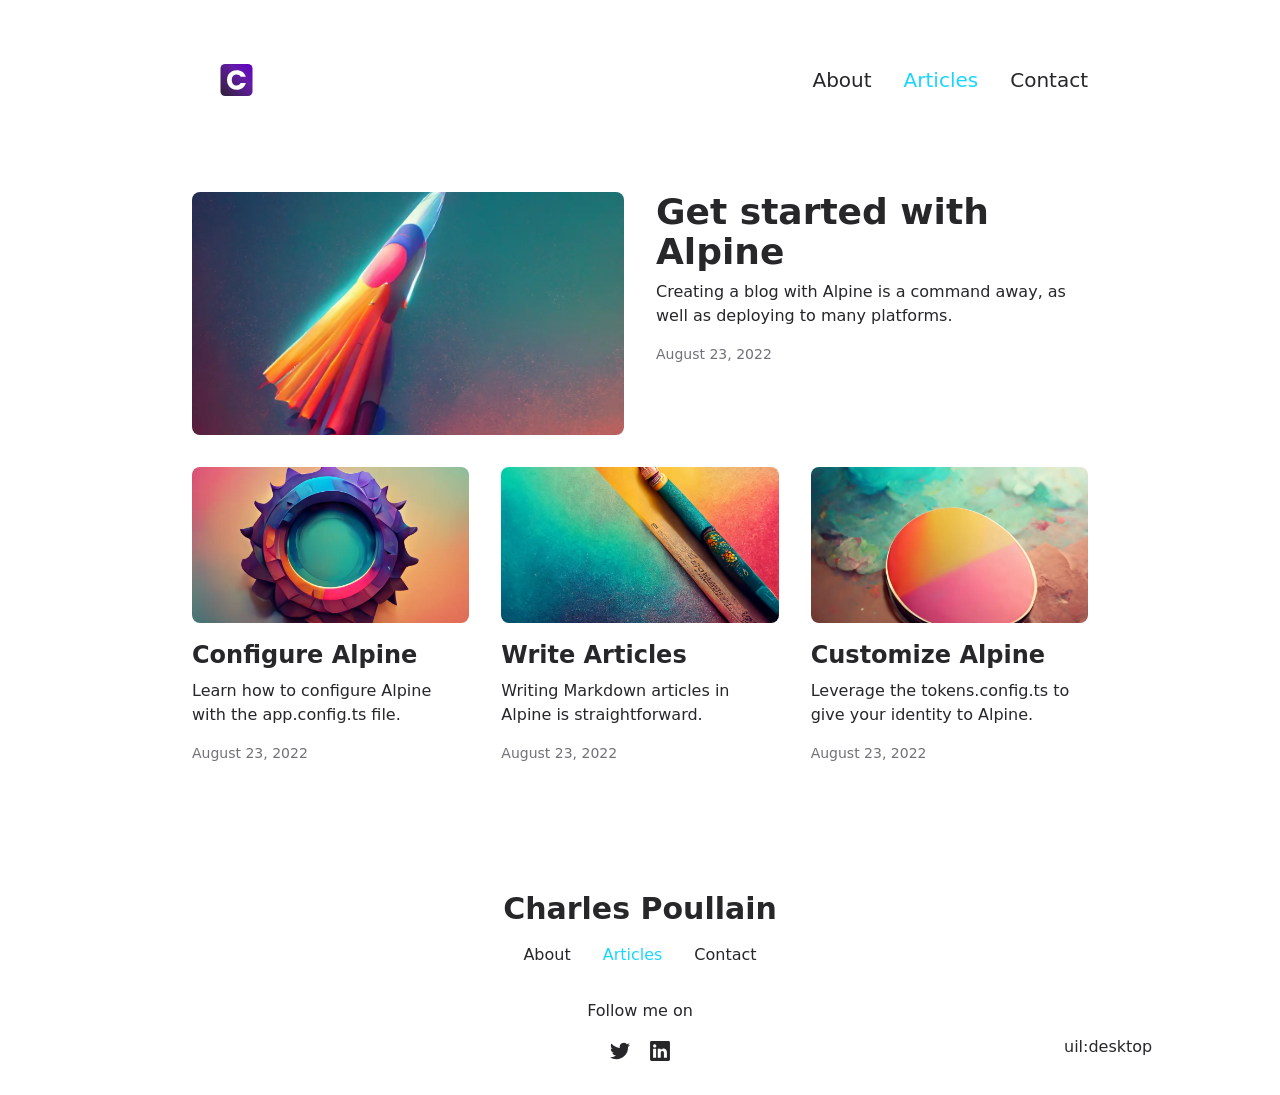
==== commit 2b5b5fe0: "Deploying to gh-pages from @ CharlesPoullain/Blog-Studio@d32bc581583f0134603c3b70ac3d999bca0c4e35 🚀" ====
--- a/articles/index.html
+++ b/articles/index.html
@@ -2,8 +2,8 @@
 <meta name="viewport" content="width=device-width, initial-scale=1">
 <title>Articles</title>
 <meta name="twitter:card" content="summary_large_image">
-<meta name="description" content="The minimalist blog theme">
-<meta property="og:description" content="The minimalist blog theme">
+<meta name="description" content="Charles Poullain Blog - Fullstack developer">
+<meta property="og:description" content="Charles Poullain Blog - Fullstack developer">
 <meta property="og:image" content="/social-card-preview.png">
 <meta property="og:image:width" content="400">
 <meta property="og:image:height" content="300">
@@ -16,31 +16,31 @@
 <link rel="stylesheet" href="/_nuxt/ArticlesListItem.Db03uJQJ.css">
 <link rel="stylesheet" href="/_nuxt/ProseA.D4RtImXF.css">
 <link rel="stylesheet" href="/_nuxt/ProseCodeInline.DPyaAaT7.css">
-<link rel="modulepreload" as="script" crossorigin href="/_nuxt/AjtOmEvT.js">
-<link rel="modulepreload" as="script" crossorigin href="/_nuxt/Bl-o7eOQ.js">
-<link rel="modulepreload" as="script" crossorigin href="/_nuxt/D-orvCvl.js">
-<link rel="modulepreload" as="script" crossorigin href="/_nuxt/DT7LIifJ.js">
-<link rel="modulepreload" as="script" crossorigin href="/_nuxt/hd7jfqIl.js">
-<link rel="modulepreload" as="script" crossorigin href="/_nuxt/CjBzxP9k.js">
-<link rel="modulepreload" as="script" crossorigin href="/_nuxt/QRkNKdNP.js">
-<link rel="modulepreload" as="script" crossorigin href="/_nuxt/DAWIgb7M.js">
-<link rel="modulepreload" as="script" crossorigin href="/_nuxt/MekM5Am9.js">
-<link rel="modulepreload" as="script" crossorigin href="/_nuxt/CKgTtucx.js">
-<link rel="modulepreload" as="script" crossorigin href="/_nuxt/Ne-VtQo1.js">
+<link rel="modulepreload" as="script" crossorigin href="/_nuxt/1bIIuVBc.js">
+<link rel="modulepreload" as="script" crossorigin href="/_nuxt/wUJKUyoB.js">
+<link rel="modulepreload" as="script" crossorigin href="/_nuxt/C2Epz2AH.js">
+<link rel="modulepreload" as="script" crossorigin href="/_nuxt/0AWrXJAM.js">
+<link rel="modulepreload" as="script" crossorigin href="/_nuxt/CeA-VdzF.js">
+<link rel="modulepreload" as="script" crossorigin href="/_nuxt/Bnq2LvXw.js">
+<link rel="modulepreload" as="script" crossorigin href="/_nuxt/Du5EfnfK.js">
+<link rel="modulepreload" as="script" crossorigin href="/_nuxt/B-OXoSdx.js">
+<link rel="modulepreload" as="script" crossorigin href="/_nuxt/DlB63iZ_.js">
+<link rel="modulepreload" as="script" crossorigin href="/_nuxt/BvojxccR.js">
+<link rel="modulepreload" as="script" crossorigin href="/_nuxt/C3h7ItG5.js">
 <link rel="modulepreload" as="script" crossorigin href="/_nuxt/BcWussCh.js">
-<link rel="modulepreload" as="script" crossorigin href="/_nuxt/D3nJHQ01.js">
-<link rel="modulepreload" as="script" crossorigin href="/_nuxt/BjLJFGlI.js">
-<link rel="modulepreload" as="script" crossorigin href="/_nuxt/BUQr3qxs.js">
+<link rel="modulepreload" as="script" crossorigin href="/_nuxt/Qag5Rzqg.js">
+<link rel="modulepreload" as="script" crossorigin href="/_nuxt/BpcTljsg.js">
+<link rel="modulepreload" as="script" crossorigin href="/_nuxt/D4OUEIGe.js">
 <link rel="prefetch" as="style" href="/_nuxt/article.DDlxgXvj.css">
-<link rel="prefetch" as="script" crossorigin href="/_nuxt/Dv7-WWB4.js">
-<link rel="prefetch" as="script" crossorigin href="/_nuxt/B68Po2ea.js">
-<link rel="prefetch" as="script" crossorigin href="/_nuxt/BVhBtRJs.js">
+<link rel="prefetch" as="script" crossorigin href="/_nuxt/CHt7iMP2.js">
+<link rel="prefetch" as="script" crossorigin href="/_nuxt/C1NbyEmn.js">
+<link rel="prefetch" as="script" crossorigin href="/_nuxt/CaJFU-vT.js">
 <link rel="prefetch" as="style" href="/_nuxt/useStudio.DzA-IoZ4.css">
-<link rel="prefetch" as="script" crossorigin href="/_nuxt/C1bbdpYA.js">
+<link rel="prefetch" as="script" crossorigin href="/_nuxt/BqUZRIol.js">
 <link rel="prefetch" as="style" href="/_nuxt/error-404.D2gJf3ut.css">
-<link rel="prefetch" as="script" crossorigin href="/_nuxt/DAMVTy9g.js">
+<link rel="prefetch" as="script" crossorigin href="/_nuxt/C7uku3Y2.js">
 <link rel="prefetch" as="style" href="/_nuxt/error-500.DdUW5Esy.css">
-<link rel="prefetch" as="script" crossorigin href="/_nuxt/BGGWWa9S.js">
-<script type="module" src="/_nuxt/AjtOmEvT.js" crossorigin></script><style id="pinceau-runtime-hydratable">@media{.phy[--]{--puid:LzCyVr-v;}.pv-ONuA_E{max-width:var(--elements-container-maxWidth);padding-left:var(--elements-container-padding-mobile);padding-right:var(--elements-container-padding-mobile);}@media (min-width: 475px){.pv-ONuA_E{padding-left:var(--elements-container-padding-xs);padding-right:var(--elements-container-padding-xs);}}@media (min-width: 640px){.pv-ONuA_E{padding-left:var(--elements-container-padding-sm);padding-right:var(--elements-container-padding-sm);}}@media (min-width: 768px){.pv-ONuA_E{padding-left:var(--elements-container-padding-md);padding-right:var(--elements-container-padding-md);}}} </style><style id="pinceau-theme">@media { :root {--pinceau-mq: initial; --alpine-readableLine: 68ch;--alpine-backdrop-backgroundColor: #f4f4f5b3;--prose-code-inline-padding: 0.2rem 0.375rem 0.2rem 0.375rem;--prose-code-block-backdropFilter: contrast(1);--prose-code-block-border-style: solid;--prose-code-block-border-width: 1px;--prose-tbody-tr-borderBottom-style: dashed;--prose-tbody-tr-borderBottom-width: 1px;--prose-th-textAlign: inherit;--prose-thead-borderBottom-style: solid;--prose-thead-borderBottom-width: 1px;--prose-thead-border-style: solid;--prose-thead-border-width: 0px;--prose-table-textAlign: start;--prose-hr-width: 1px;--prose-hr-style: solid;--prose-li-listStylePosition: outside;--prose-ol-li-markerColor: currentColor;--prose-ol-paddingInlineStart: 21px;--prose-ol-listStyleType: decimal;--prose-ul-li-markerColor: currentColor;--prose-ul-paddingInlineStart: 21px;--prose-ul-listStyleType: disc;--prose-blockquote-border-style: solid;--prose-blockquote-border-width: 4px;--prose-blockquote-quotes: '201C' '201D' '2018' '2019';--prose-blockquote-paddingInlineStart: 24px;--prose-a-code-color-hover: currentColor;--prose-a-code-color-static: currentColor;--prose-a-hasCode-borderBottom: none;--prose-a-border-distance: 2px;--prose-a-border-color-hover: currentColor;--prose-a-border-color-static: currentColor;--prose-a-border-style-hover: solid;--prose-a-border-style-static: dashed;--prose-a-border-width: 1px;--prose-a-color-static: inherit;--prose-a-textDecoration: none;--prose-h6-margin: 3rem 0 2rem;--prose-h5-margin: 3rem 0 2rem;--prose-h4-margin: 3rem 0 2rem;--prose-h3-margin: 3rem 0 2rem;--prose-h2-margin: 3rem 0 2rem;--prose-h1-margin: 0 0 2rem;--prose-p-fontSize: 18px;--typography-lead-loose: 2;--typography-lead-relaxed: 1.625;--typography-lead-normal: 1.5;--typography-lead-snug: 1.375;--typography-lead-tight: 1.25;--typography-lead-none: 1;--typography-lead-10: 2.5rem;--typography-lead-9: 2.25rem;--typography-lead-8: 2rem;--typography-lead-7: 1.75rem;--typography-lead-6: 1.5rem;--typography-lead-5: 1.25rem;--typography-lead-4: 1rem;--typography-lead-3: .75rem;--typography-lead-2: .5rem;--typography-lead-1: .025rem;--typography-fontWeight-black: 900;--typography-fontWeight-extrabold: 800;--typography-fontWeight-bold: 700;--typography-fontWeight-semibold: 600;--typography-fontWeight-medium: 500;--typography-fontWeight-normal: 400;--typography-fontWeight-light: 300;--typography-fontWeight-extralight: 200;--typography-fontWeight-thin: 100;--typography-fontSize-9xl: 128px;--typography-fontSize-8xl: 96px;--typography-fontSize-7xl: 72px;--typography-fontSize-6xl: 60px;--typography-fontSize-5xl: 48px;--typography-fontSize-4xl: 36px;--typography-fontSize-3xl: 30px;--typography-fontSize-2xl: 24px;--typography-fontSize-xl: 20px;--typography-fontSize-lg: 18px;--typography-fontSize-base: 16px;--typography-fontSize-sm: 14px;--typography-fontSize-xs: 12px;--typography-letterSpacing-wide: 0.025em;--typography-letterSpacing-tight: -0.025em;--typography-verticalMargin-base: 24px;--typography-verticalMargin-sm: 16px;--elements-border-secondary-hover: [object Object];--elements-backdrop-background: #fffc;--elements-backdrop-filter: saturate(200%) blur(20px);--elements-container-maxWidth: 64rem;--lead-loose: 2;--lead-relaxed: 1.625;--lead-normal: 1.5;--lead-snug: 1.375;--lead-tight: 1.25;--lead-none: 1;--lead-10: 2.5rem;--lead-9: 2.25rem;--lead-8: 2rem;--lead-7: 1.75rem;--lead-6: 1.5rem;--lead-5: 1.25rem;--lead-4: 1rem;--lead-3: .75rem;--lead-2: .5rem;--lead-1: .025rem;--letterSpacing-widest: 0.1em;--letterSpacing-wider: 0.05em;--letterSpacing-wide: 0.025em;--letterSpacing-normal: 0em;--letterSpacing-tight: -0.025em;--letterSpacing-tighter: -0.05em;--fontSize-9xl: 8rem;--fontSize-8xl: 6rem;--fontSize-7xl: 4.5rem;--fontSize-6xl: 3.75rem;--fontSize-5xl: 3rem;--fontSize-4xl: 2.25rem;--fontSize-3xl: 1.875rem;--fontSize-2xl: 1.5rem;--fontSize-xl: 1.25rem;--fontSize-lg: 1.125rem;--fontSize-base: 1rem;--fontSize-sm: 0.875rem;--fontSize-xs: 0.75rem;--fontWeight-black: 900;--fontWeight-extrabold: 800;--fontWeight-bold: 700;--fontWeight-semibold: 600;--fontWeight-medium: 500;--fontWeight-normal: 400;--fontWeight-light: 300;--fontWeight-extralight: 200;--fontWeight-thin: 100;--font-mono: ui-monospace, SFMono-Regular, Menlo, Monaco, Consolas, Liberation Mono, Courier New, monospace;--font-serif: ui-serif, Georgia, Cambria, Times New Roman, Times, serif;--font-sans: ui-sans-serif, system-ui, -apple-system, BlinkMacSystemFont, Segoe UI, Roboto, Helvetica Neue, Arial, Noto Sans, sans-serif, Apple Color Emoji, Segoe UI Emoji, Segoe UI Symbol, Noto Color Emoji;--opacity-total: 1;--opacity-high: 0.8;--opacity-medium: 0.5;--opacity-soft: 0.3;--opacity-light: 0.15;--opacity-bright: 0.1;--opacity-noOpacity: 0;--borderWidth-lg: 3px;--borderWidth-md: 2px;--borderWidth-sm: 1px;--borderWidth-noBorder: 0;--space-rem-875: 0.875rem;--space-rem-625: 0.625rem;--space-rem-375: 0.375rem;--space-rem-125: 0.125rem;--space-px: 1px;--space-128: 32rem;--space-96: 24rem;--space-80: 20rem;--space-72: 18rem;--space-64: 16rem;--space-60: 15rem;--space-56: 14rem;--space-52: 13rem;--space-48: 12rem;--space-44: 11rem;--space-40: 10rem;--space-36: 9rem;--space-32: 8rem;--space-28: 7rem;--space-24: 6rem;--space-20: 5rem;--space-16: 4rem;--space-14: 3.5rem;--space-12: 3rem;--space-11: 2.75rem;--space-10: 2.5rem;--space-9: 2.25rem;--space-8: 2rem;--space-7: 1.75rem;--space-6: 1.5rem;--space-5: 1.25rem;--space-4: 1rem;--space-3: 0.75rem;--space-2: 0.5rem;--space-1: 0.25rem;--space-0: 0px;--size-full: 100%;--size-7xl: 80rem;--size-6xl: 72rem;--size-5xl: 64rem;--size-4xl: 56rem;--size-3xl: 48rem;--size-2xl: 42rem;--size-xl: 36rem;--size-lg: 32rem;--size-md: 28rem;--size-sm: 24rem;--size-xs: 20rem;--size-200: 200px;--size-104: 104px;--size-80: 80px;--size-64: 64px;--size-56: 56px;--size-48: 48px;--size-40: 40px;--size-32: 32px;--size-24: 24px;--size-20: 20px;--size-16: 16px;--size-12: 12px;--size-8: 8px;--size-6: 6px;--size-4: 4px;--size-2: 2px;--size-0: 0px;--radii-full: 9999px;--radii-3xl: 1.75rem;--radii-2xl: 1.5rem;--radii-xl: 1rem;--radii-lg: 0.75rem;--radii-md: 0.5rem;--radii-sm: 0.375rem;--radii-xs: 0.25rem;--radii-2xs: 0.125rem;--radii-none: 0px;--shadow-none: 0px 0px 0px 0px transparent;--shadow-lg: 0px 10px 15px -3px #000000, 0px 4px 6px -4px #000000;--shadow-md: 0px 4px 6px -1px #000000, 0px 2px 4px -2px #000000;--shadow-sm: 0px 1px 3px 0px #000000, 0px 1px 2px -1px #000000;--shadow-xs: 0px 1px 2px 0px #000000;--height-screen: 100vh;--width-screen: 100vw;--color-primary-900: #002e38;--color-primary-800: #005c70;--color-primary-700: #008aa9;--color-primary-600: #00b9e1;--color-primary-500: #1ad6ff;--color-primary-400: #40ddff;--color-primary-300: #66e4ff;--color-primary-200: #8deaff;--color-primary-100: #b3f1ff;--color-primary-50: #d9f8ff;--color-ruby-900: #380011;--color-ruby-800: #700021;--color-ruby-700: #a90032;--color-ruby-600: #e10043;--color-ruby-500: #ff1a5e;--color-ruby-400: #ff4079;--color-ruby-300: #ff6694;--color-ruby-200: #ff8dae;--color-ruby-100: #ffb3c9;--color-ruby-50: #ffd9e4;--color-pink-900: #380025;--color-pink-800: #70004b;--color-pink-700: #a90070;--color-pink-600: #e10095;--color-pink-500: #ff1ab2;--color-pink-400: #ff40bf;--color-pink-300: #ff66cc;--color-pink-200: #ff8dd8;--color-pink-100: #ffb3e5;--color-pink-50: #ffd9f2;--color-purple-900: #190038;--color-purple-800: #330070;--color-purple-700: #4c00a9;--color-purple-600: #6500e1;--color-purple-500: #811aff;--color-purple-400: #9640ff;--color-purple-300: #ab66ff;--color-purple-200: #c08dff;--color-purple-100: #d5b3ff;--color-purple-50: #ead9ff;--color-royalblue-900: #0b0531;--color-royalblue-800: #160a62;--color-royalblue-700: #211093;--color-royalblue-600: #2c15c4;--color-royalblue-500: #4127e8;--color-royalblue-400: #614bec;--color-royalblue-300: #806ff0;--color-royalblue-200: #a093f3;--color-royalblue-100: #c0b7f7;--color-royalblue-50: #dfdbfb;--color-indigoblue-900: #001238;--color-indigoblue-800: #002370;--color-indigoblue-700: #0035a9;--color-indigoblue-600: #0047e1;--color-indigoblue-500: #1a62ff;--color-indigoblue-400: #407cff;--color-indigoblue-300: #6696ff;--color-indigoblue-200: #8db0ff;--color-indigoblue-100: #b3cbff;--color-indigoblue-50: #d9e5ff;--color-blue-900: #002438;--color-blue-800: #004870;--color-blue-700: #006ca9;--color-blue-600: #0090e1;--color-blue-500: #1aadff;--color-blue-400: #40bbff;--color-blue-300: #66c8ff;--color-blue-200: #8dd6ff;--color-blue-100: #b3e4ff;--color-blue-50: #d9f1ff;--color-lightblue-900: #002e38;--color-lightblue-800: #005c70;--color-lightblue-700: #008aa9;--color-lightblue-600: #00b9e1;--color-lightblue-500: #1ad6ff;--color-lightblue-400: #40ddff;--color-lightblue-300: #66e4ff;--color-lightblue-200: #8deaff;--color-lightblue-100: #b3f1ff;--color-lightblue-50: #d9f8ff;--color-teal-900: #062a28;--color-teal-800: #0b544f;--color-teal-700: #117d77;--color-teal-600: #16a79e;--color-teal-500: #1cd1c6;--color-teal-400: #36e4da;--color-teal-300: #5fe9e1;--color-teal-200: #87efe9;--color-teal-100: #aff4f0;--color-teal-50: #d7faf8;--color-pear-900: #2a2b09;--color-pear-800: #545512;--color-pear-700: #7e801b;--color-pear-600: #a8aa24;--color-pear-500: #d0d32f;--color-pear-400: #d8da52;--color-pear-300: #e0e274;--color-pear-200: #e8e997;--color-pear-100: #eff0ba;--color-pear-50: #f7f8dc;--color-red-900: #380300;--color-red-800: #700700;--color-red-700: #a90a00;--color-red-600: #e10e00;--color-red-500: #ff281a;--color-red-400: #ff4c40;--color-red-300: #ff7066;--color-red-200: #ff948d;--color-red-100: #ffb7b3;--color-red-50: #ffdbd9;--color-orange-900: #381800;--color-orange-800: #702f00;--color-orange-700: #a94700;--color-orange-600: #e15e00;--color-orange-500: #ff7a1a;--color-orange-400: #ff9040;--color-orange-300: #ffa666;--color-orange-200: #ffbd8d;--color-orange-100: #ffd3b3;--color-orange-50: #ffe9d9;--color-yellow-900: #362b03;--color-yellow-800: #6d5605;--color-yellow-700: #a38108;--color-yellow-600: #daac0a;--color-yellow-500: #f5c828;--color-yellow-400: #f7d14c;--color-yellow-300: #f8da70;--color-yellow-200: #fae393;--color-yellow-100: #fcedb7;--color-yellow-50: #fdf6db;--color-green-900: #003f25;--color-green-800: #005e38;--color-green-700: #007e4a;--color-green-600: #009d5d;--color-green-500: #00bd6f;--color-green-400: #00dc82;--color-green-300: #30ffaa;--color-green-200: #83ffcc;--color-green-100: #acffdd;--color-green-50: #d6ffee;--color-gray-900: #18181B;--color-gray-800: #27272A;--color-gray-700: #3f3f46;--color-gray-600: #52525B;--color-gray-500: #71717A;--color-gray-400: #a1a1aa;--color-gray-300: #D4d4d8;--color-gray-200: #e4e4e7;--color-gray-100: #f4f4f5;--color-gray-50: #fafafa;--color-black: #0c0c0d;--color-white: #FFFFFF;--media-portrait: only screen and (orientation: portrait);--media-landscape: only screen and (orientation: landscape);--media-rm: (prefers-reduced-motion: reduce);--media-2xl: (min-width: 1536px);--media-xl: (min-width: 1280px);--media-lg: (min-width: 1024px);--media-md: (min-width: 768px);--media-sm: (min-width: 640px);--media-xs: (min-width: 475px);--alpine-body-color: var(--color-gray-800);--alpine-body-backgroundColor: var(--color-white);--prose-code-inline-fontWeight: var(--typography-fontWeight-normal);--prose-code-inline-fontSize: var(--typography-fontSize-sm);--prose-code-inline-borderRadius: var(--radii-xs);--prose-code-block-pre-padding: var(--typography-verticalMargin-sm);--prose-code-block-margin: var(--typography-verticalMargin-base) 0;--prose-code-block-fontSize: var(--typography-fontSize-sm);--prose-tbody-code-inline-fontSize: var(--typography-fontSize-sm);--prose-tbody-td-padding: var(--typography-verticalMargin-sm);--prose-th-fontWeight: var(--typography-fontWeight-semibold);--prose-th-padding: 0 var(--typography-verticalMargin-sm) var(--typography-verticalMargin-sm) var(--typography-verticalMargin-sm);--prose-table-lineHeight: var(--typography-lead-6);--prose-table-fontSize: var(--typography-fontSize-sm);--prose-table-margin: var(--typography-verticalMargin-base) 0;--prose-hr-margin: var(--typography-verticalMargin-base) 0;--prose-li-margin: var(--typography-verticalMargin-sm) 0;--prose-ol-margin: var(--typography-verticalMargin-base) 0;--prose-ul-margin: var(--typography-verticalMargin-base) 0;--prose-blockquote-margin: var(--typography-verticalMargin-base) 0;--prose-a-code-border-style: var(--prose-a-border-style-static);--prose-a-code-border-width: var(--prose-a-border-width);--prose-a-fontWeight: var(--typography-fontWeight-medium);--prose-img-margin: var(--typography-verticalMargin-base) 0;--prose-strong-fontWeight: var(--typography-fontWeight-semibold);--prose-h6-iconSize: var(--typography-fontSize-base);--prose-h6-fontWeight: var(--typography-fontWeight-semibold);--prose-h6-lineHeight: var(--typography-lead-normal);--prose-h6-fontSize: var(--typography-fontSize-lg);--prose-h5-iconSize: var(--typography-fontSize-lg);--prose-h5-fontWeight: var(--typography-fontWeight-semibold);--prose-h5-lineHeight: var(--typography-lead-snug);--prose-h5-fontSize: var(--typography-fontSize-xl);--prose-h4-iconSize: var(--typography-fontSize-lg);--prose-h4-letterSpacing: var(--typography-letterSpacing-tight);--prose-h4-fontWeight: var(--typography-fontWeight-semibold);--prose-h4-lineHeight: var(--typography-lead-snug);--prose-h4-fontSize: var(--typography-fontSize-2xl);--prose-h3-iconSize: var(--typography-fontSize-xl);--prose-h3-letterSpacing: var(--typography-letterSpacing-tight);--prose-h3-fontWeight: var(--typography-fontWeight-semibold);--prose-h3-lineHeight: var(--typography-lead-snug);--prose-h3-fontSize: var(--typography-fontSize-3xl);--prose-h2-iconSize: var(--typography-fontSize-2xl);--prose-h2-letterSpacing: var(--typography-letterSpacing-tight);--prose-h2-fontWeight: var(--typography-fontWeight-semibold);--prose-h2-lineHeight: var(--typography-lead-tight);--prose-h2-fontSize: var(--typography-fontSize-4xl);--prose-h1-iconSize: var(--typography-fontSize-3xl);--prose-h1-letterSpacing: var(--typography-letterSpacing-tight);--prose-h1-fontWeight: var(--typography-fontWeight-bold);--prose-h1-lineHeight: var(--typography-lead-tight);--prose-h1-fontSize: var(--typography-fontSize-5xl);--prose-p-br-margin: var(--typography-verticalMargin-base) 0 0 0;--prose-p-margin: var(--typography-verticalMargin-base) 0;--prose-p-lineHeight: var(--typography-lead-normal);--typography-color-primary-900: var(--color-primary-900);--typography-color-primary-800: var(--color-primary-800);--typography-color-primary-700: var(--color-primary-700);--typography-color-primary-600: var(--color-primary-600);--typography-color-primary-500: var(--color-primary-500);--typography-color-primary-400: var(--color-primary-400);--typography-color-primary-300: var(--color-primary-300);--typography-color-primary-200: var(--color-primary-200);--typography-color-primary-100: var(--color-primary-100);--typography-color-primary-50: var(--color-primary-50);--typography-font-code: var(--font-mono);--typography-font-body: var(--font-sans);--typography-font-display: var(--font-sans);--typography-body-backgroundColor: var(--color-white);--typography-body-color: var(--color-black);--elements-state-danger-borderColor-secondary: var(--color-red-200);--elements-state-danger-borderColor-primary: var(--color-red-100);--elements-state-danger-backgroundColor-secondary: var(--color-red-100);--elements-state-danger-backgroundColor-primary: var(--color-red-50);--elements-state-danger-color-secondary: var(--color-red-600);--elements-state-danger-color-primary: var(--color-red-500);--elements-state-warning-borderColor-secondary: var(--color-yellow-200);--elements-state-warning-borderColor-primary: var(--color-yellow-100);--elements-state-warning-backgroundColor-secondary: var(--color-yellow-100);--elements-state-warning-backgroundColor-primary: var(--color-yellow-50);--elements-state-warning-color-secondary: var(--color-yellow-700);--elements-state-warning-color-primary: var(--color-yellow-600);--elements-state-success-borderColor-secondary: var(--color-green-200);--elements-state-success-borderColor-primary: var(--color-green-100);--elements-state-success-backgroundColor-secondary: var(--color-green-100);--elements-state-success-backgroundColor-primary: var(--color-green-50);--elements-state-success-color-secondary: var(--color-green-600);--elements-state-success-color-primary: var(--color-green-500);--elements-state-info-borderColor-secondary: var(--color-blue-200);--elements-state-info-borderColor-primary: var(--color-blue-100);--elements-state-info-backgroundColor-secondary: var(--color-blue-100);--elements-state-info-backgroundColor-primary: var(--color-blue-50);--elements-state-info-color-secondary: var(--color-blue-600);--elements-state-info-color-primary: var(--color-blue-500);--elements-state-primary-borderColor-secondary: var(--color-primary-200);--elements-state-primary-borderColor-primary: var(--color-primary-100);--elements-state-primary-backgroundColor-secondary: var(--color-primary-100);--elements-state-primary-backgroundColor-primary: var(--color-primary-50);--elements-state-primary-color-secondary: var(--color-primary-700);--elements-state-primary-color-primary: var(--color-primary-600);--elements-surface-secondary-backgroundColor: var(--color-gray-200);--elements-surface-primary-backgroundColor: var(--color-gray-100);--elements-surface-background-base: var(--color-gray-100);--elements-border-secondary-static: var(--color-gray-200);--elements-border-primary-hover: var(--color-gray-200);--elements-border-primary-static: var(--color-gray-100);--elements-container-padding-md: var(--space-16);--elements-container-padding-sm: var(--space-12);--elements-container-padding-xs: var(--space-8);--elements-container-padding-mobile: var(--space-6);--elements-text-secondary-color-hover: var(--color-gray-700);--elements-text-secondary-color-static: var(--color-gray-500);--elements-text-primary-color-static: var(--color-gray-900);--text-6xl-lineHeight: var(--lead-none);--text-6xl-fontSize: var(--fontSize-6xl);--text-5xl-lineHeight: var(--lead-none);--text-5xl-fontSize: var(--fontSize-5xl);--text-4xl-lineHeight: var(--lead-10);--text-4xl-fontSize: var(--fontSize-4xl);--text-3xl-lineHeight: var(--lead-9);--text-3xl-fontSize: var(--fontSize-3xl);--text-2xl-lineHeight: var(--lead-8);--text-2xl-fontSize: var(--fontSize-2xl);--text-xl-lineHeight: var(--lead-7);--text-xl-fontSize: var(--fontSize-xl);--text-lg-lineHeight: var(--lead-7);--text-lg-fontSize: var(--fontSize-lg);--text-base-lineHeight: var(--lead-6);--text-base-fontSize: var(--fontSize-base);--text-sm-lineHeight: var(--lead-5);--text-sm-fontSize: var(--fontSize-sm);--text-xs-lineHeight: var(--lead-4);--text-xs-fontSize: var(--fontSize-xs);--shadow-2xl: 0px 25px 50px -12px var(--color-gray-900);--shadow-xl: 0px 20px 25px -5px var(--color-gray-400), 0px 8px 10px -6px #000000;--color-secondary-900: var(--color-gray-900);--color-secondary-800: var(--color-gray-800);--color-secondary-700: var(--color-gray-700);--color-secondary-600: var(--color-gray-600);--color-secondary-500: var(--color-gray-500);--color-secondary-400: var(--color-gray-400);--color-secondary-300: var(--color-gray-300);--color-secondary-200: var(--color-gray-200);--color-secondary-100: var(--color-gray-100);--color-secondary-50: var(--color-gray-50);--prose-a-code-background-hover: var(--typography-color-primary-50);--prose-a-code-border-color-hover: var(--typography-color-primary-500);--prose-a-color-hover: var(--typography-color-primary-500);--typography-color-secondary-900: var(--color-secondary-900);--typography-color-secondary-800: var(--color-secondary-800);--typography-color-secondary-700: var(--color-secondary-700);--typography-color-secondary-600: var(--color-secondary-600);--typography-color-secondary-500: var(--color-secondary-500);--typography-color-secondary-400: var(--color-secondary-400);--typography-color-secondary-300: var(--color-secondary-300);--typography-color-secondary-200: var(--color-secondary-200);--typography-color-secondary-100: var(--color-secondary-100);--typography-color-secondary-50: var(--color-secondary-50);--prose-code-inline-backgroundColor: var(--typography-color-secondary-100);--prose-code-inline-color: var(--typography-color-secondary-700);--prose-code-block-backgroundColor: var(--typography-color-secondary-100);--prose-code-block-color: var(--typography-color-secondary-700);--prose-code-block-border-color: var(--typography-color-secondary-200);--prose-tbody-tr-borderBottom-color: var(--typography-color-secondary-200);--prose-th-color: var(--typography-color-secondary-600);--prose-thead-borderBottom-color: var(--typography-color-secondary-200);--prose-thead-border-color: var(--typography-color-secondary-300);--prose-hr-color: var(--typography-color-secondary-200);--prose-blockquote-border-color: var(--typography-color-secondary-200);--prose-blockquote-color: var(--typography-color-secondary-500);--prose-a-code-border-color-static: var(--typography-color-secondary-400); } }@media { :root.dark {--pinceau-mq: dark; --alpine-backdrop-backgroundColor: #18181bb3;--prose-code-block-backdropFilter: contrast(1);--prose-ol-li-markerColor: currentColor;--prose-ul-li-markerColor: currentColor;--prose-a-code-color-hover: currentColor;--prose-a-code-color-static: currentColor;--prose-a-border-color-hover: currentColor;--prose-a-border-color-static: currentColor;--prose-a-color-static: inherit;--elements-backdrop-background: #0c0d0ccc;--alpine-body-color: var(--color-gray-200);--alpine-body-backgroundColor: var(--color-black);--typography-body-backgroundColor: var(--color-black);--typography-body-color: var(--color-white);--elements-state-danger-borderColor-secondary: var(--color-red-700);--elements-state-danger-borderColor-primary: var(--color-red-800);--elements-state-danger-backgroundColor-secondary: var(--color-red-800);--elements-state-danger-backgroundColor-primary: var(--color-red-900);--elements-state-danger-color-secondary: var(--color-red-200);--elements-state-danger-color-primary: var(--color-red-300);--elements-state-warning-borderColor-secondary: var(--color-yellow-700);--elements-state-warning-borderColor-primary: var(--color-yellow-800);--elements-state-warning-backgroundColor-secondary: var(--color-yellow-800);--elements-state-warning-backgroundColor-primary: var(--color-yellow-900);--elements-state-warning-color-secondary: var(--color-yellow-200);--elements-state-warning-color-primary: var(--color-yellow-400);--elements-state-success-borderColor-secondary: var(--color-green-700);--elements-state-success-borderColor-primary: var(--color-green-800);--elements-state-success-backgroundColor-secondary: var(--color-green-800);--elements-state-success-backgroundColor-primary: var(--color-green-900);--elements-state-success-color-secondary: var(--color-green-200);--elements-state-success-color-primary: var(--color-green-400);--elements-state-info-borderColor-secondary: var(--color-blue-700);--elements-state-info-borderColor-primary: var(--color-blue-800);--elements-state-info-backgroundColor-secondary: var(--color-blue-800);--elements-state-info-backgroundColor-primary: var(--color-blue-900);--elements-state-info-color-secondary: var(--color-blue-200);--elements-state-info-color-primary: var(--color-blue-400);--elements-state-primary-borderColor-secondary: var(--color-primary-700);--elements-state-primary-borderColor-primary: var(--color-primary-800);--elements-state-primary-backgroundColor-secondary: var(--color-primary-800);--elements-state-primary-backgroundColor-primary: var(--color-primary-900);--elements-state-primary-color-secondary: var(--color-primary-200);--elements-state-primary-color-primary: var(--color-primary-400);--elements-surface-secondary-backgroundColor: var(--color-gray-800);--elements-surface-primary-backgroundColor: var(--color-gray-900);--elements-surface-background-base: var(--color-gray-900);--elements-border-secondary-static: var(--color-gray-800);--elements-border-primary-hover: var(--color-gray-800);--elements-border-primary-static: var(--color-gray-900);--elements-text-secondary-color-hover: var(--color-gray-200);--elements-text-secondary-color-static: var(--color-gray-400);--elements-text-primary-color-static: var(--color-gray-50);--prose-a-code-background-hover: var(--typography-color-primary-900);--prose-a-code-border-color-hover: var(--typography-color-primary-600);--prose-a-color-hover: var(--typography-color-primary-400);--prose-code-inline-backgroundColor: var(--typography-color-secondary-800);--prose-code-inline-color: var(--typography-color-secondary-200);--prose-code-block-backgroundColor: var(--typography-color-secondary-900);--prose-code-block-color: var(--typography-color-secondary-200);--prose-code-block-border-color: var(--typography-color-secondary-800);--prose-tbody-tr-borderBottom-color: var(--typography-color-secondary-800);--prose-th-color: var(--typography-color-secondary-400);--prose-thead-borderBottom-color: var(--typography-color-secondary-800);--prose-thead-border-color: var(--typography-color-secondary-600);--prose-hr-color: var(--typography-color-secondary-800);--prose-blockquote-border-color: var(--typography-color-secondary-700);--prose-blockquote-color: var(--typography-color-secondary-400);--prose-a-code-border-color-static: var(--typography-color-secondary-600); } }</style><script>"use strict";(()=>{const a=window,e=document.documentElement,c=window.localStorage,d=["dark","light"],n=c&&c.getItem&&c.getItem("nuxt-color-mode")||"system";let l=n==="system"?f():n;const i=e.getAttribute("data-color-mode-forced");i&&(l=i),r(l),a["__NUXT_COLOR_MODE__"]={preference:n,value:l,getColorScheme:f,addColorScheme:r,removeColorScheme:u};function r(o){const t=""+o+"",s="";e.classList?e.classList.add(t):e.className+=" "+t,s&&e.setAttribute("data-"+s,o)}function u(o){const t=""+o+"",s="";e.classList?e.classList.remove(t):e.className=e.className.replace(new RegExp(t,"g"),""),s&&e.removeAttribute("data-"+s)}function m(o){return a.matchMedia("(prefers-color-scheme"+o+")")}function f(){if(a.matchMedia&&m("").media!=="not all"){for(const o of d)if(m(":"+o).matches)return o}return"light"}})();
-</script></head><body><div id="__nuxt"><div class="container pv-ONuA_E pc-LzCyVr app-layout" data-v-92754a60 data-v-aa14d472><!--[--><div class="nuxt-progress" style="width:0%;height:3px;opacity:0;background-size:Infinity% auto;" data-v-92754a60></div><header class="right" data-v-92754a60 data-v-d0bc1945><div class="menu" data-v-d0bc1945><button aria-label="Navigation Menu" data-v-d0bc1945><svg width="24" height="24" viewBox="0 0 68 68" fill="currentColor" xmlns="http://www.w3.org/2000/svg" data-v-d0bc1945><path d="M8 34C8 32.1362 8 31.2044 8.30448 30.4693C8.71046 29.4892 9.48915 28.7105 10.4693 28.3045C11.2044 28 12.1362 28 14 28C15.8638 28 16.7956 28 17.5307 28.3045C18.5108 28.7105 19.2895 29.4892 19.6955 30.4693C20 31.2044 20 32.1362 20 34C20 35.8638 20 36.7956 19.6955 37.5307C19.2895 38.5108 18.5108 39.2895 17.5307 39.6955C16.7956 40 15.8638 40 14 40C12.1362 40 11.2044 40 10.4693 39.6955C9.48915 39.2895 8.71046 38.5108 8.30448 37.5307C8 36.7956 8 35.8638 8 34Z" data-v-d0bc1945></path><path d="M28 34C28 32.1362 28 31.2044 28.3045 30.4693C28.7105 29.4892 29.4892 28.7105 30.4693 28.3045C31.2044 28 32.1362 28 34 28C35.8638 28 36.7956 28 37.5307 28.3045C38.5108 28.7105 39.2895 29.4892 39.6955 30.4693C40 31.2044 40 32.1362 40 34C40 35.8638 40 36.7956 39.6955 37.5307C39.2895 38.5108 38.5108 39.2895 37.5307 39.6955C36.7956 40 35.8638 40 34 40C32.1362 40 31.2044 40 30.4693 39.6955C29.4892 39.2895 28.7105 38.5108 28.3045 37.5307C28 36.7956 28 35.8638 28 34Z" data-v-d0bc1945></path><path d="M48 34C48 32.1362 48 31.2044 48.3045 30.4693C48.7105 29.4892 49.4892 28.7105 50.4693 28.3045C51.2044 28 52.1362 28 54 28C55.8638 28 56.7956 28 57.5307 28.3045C58.5108 28.7105 59.2895 29.4892 59.6955 30.4693C60 31.2044 60 32.1362 60 34C60 35.8638 60 36.7956 59.6955 37.5307C59.2895 38.5108 58.5108 39.2895 57.5307 39.6955C56.7956 40 55.8638 40 54 40C52.1362 40 51.2044 40 50.4693 39.6955C49.4892 39.2895 48.7105 38.5108 48.3045 37.5307C48 36.7956 48 35.8638 48 34Z" data-v-d0bc1945></path></svg></button></div><div class="overlay" data-v-d0bc1945><nav data-v-d0bc1945 data-v-123d1faa><ul data-v-123d1faa><!--[--><li data-v-123d1faa><a href="/" class="" data-v-123d1faa><span class="underline-fx" data-v-123d1faa></span> About</a></li><li data-v-123d1faa><a aria-current="page" href="/articles" class="router-link-active router-link-exact-active" data-v-123d1faa><span class="underline-fx" data-v-123d1faa></span> Articles</a></li><li data-v-123d1faa><a href="/contact" class="" data-v-123d1faa><span class="underline-fx" data-v-123d1faa></span> Contact</a></li><!--]--></ul></nav></div><div class="logo" data-v-d0bc1945><a href="/" class="" data-v-d0bc1945><img src="/logo-dark.svg" class="dark-img" alt="alpine" width="89" height="31" data-v-d0bc1945><img src="/logo.svg" class="light-img" alt="alpine" width="89" height="31" data-v-d0bc1945></a></div><div class="main-nav" data-v-d0bc1945><nav data-v-d0bc1945 data-v-123d1faa><ul data-v-123d1faa><!--[--><li data-v-123d1faa><a href="/" class="" data-v-123d1faa><span class="underline-fx" data-v-123d1faa></span> About</a></li><li data-v-123d1faa><a aria-current="page" href="/articles" class="router-link-active router-link-exact-active" data-v-123d1faa><span class="underline-fx" data-v-123d1faa></span> Articles</a></li><li data-v-123d1faa><a href="/contact" class="" data-v-123d1faa><span class="underline-fx" data-v-123d1faa></span> Contact</a></li><!--]--></ul></nav></div></header><!--[--><div class="document-driven-page"><main><!--[--><div><div class="articles-list" data-v-ce1343bc><div class="featured" data-v-ce1343bc><article class="featured" data-v-ce1343bc data-v-773073cc><div class="image" data-v-773073cc><!----><a href="/articles/get-started" class="" data-v-773073cc><img src="/articles/get-started.webp" alt="Get started with Alpine" width="16" height="9" data-v-773073cc></a></div><div class="content" data-v-773073cc><a href="/articles/get-started" class="headline" data-v-773073cc><h1 data-v-773073cc>Get started with Alpine</h1></a><p class="description" data-v-773073cc>Creating a blog with Alpine is a command away, as well as deploying to many platforms.</p><time data-v-773073cc>August 23, 2022</time></div></article></div><div class="layout" data-v-ce1343bc><!--[--><article class="" data-v-ce1343bc data-v-773073cc><div class="image" data-v-773073cc><!----><a href="/articles/configure" class="" data-v-773073cc><img src="/articles/configure-alpine.webp" alt="Configure Alpine" width="16" height="9" data-v-773073cc></a></div><div class="content" data-v-773073cc><a href="/articles/configure" class="headline" data-v-773073cc><h1 data-v-773073cc>Configure Alpine</h1></a><p class="description" data-v-773073cc>Learn how to configure Alpine with the app.config.ts file.</p><time data-v-773073cc>August 23, 2022</time></div></article><article class="" data-v-ce1343bc data-v-773073cc><div class="image" data-v-773073cc><!----><a href="/articles/write-articles" class="" data-v-773073cc><img src="/articles/write-articles.webp" alt="Write Articles" width="16" height="9" data-v-773073cc></a></div><div class="content" data-v-773073cc><a href="/articles/write-articles" class="headline" data-v-773073cc><h1 data-v-773073cc>Write Articles</h1></a><p class="description" data-v-773073cc>Writing Markdown articles in Alpine is straightforward.</p><time data-v-773073cc>August 23, 2022</time></div></article><article class="" data-v-ce1343bc data-v-773073cc><div class="image" data-v-773073cc><!----><a href="/articles/design-tokens" class="" data-v-773073cc><img src="/articles/design-tokens.webp" alt="Customize Alpine" width="16" height="9" data-v-773073cc></a></div><div class="content" data-v-773073cc><a href="/articles/design-tokens" class="headline" data-v-773073cc><h1 data-v-773073cc>Customize Alpine</h1></a><p class="description" data-v-773073cc>Leverage the tokens.config.ts to give your identity to Alpine.</p><time data-v-773073cc>August 23, 2022</time></div></article><!--]--></div></div></div><!--]--></main></div><!--]--><footer class="center" data-v-92754a60 data-v-7bb04f1a><a href="https://www.github.com/nuxt-themes/alpine" rel="noopener noreferrer" class="credits" data-v-7bb04f1a>Alpine</a><div class="navigation" data-v-7bb04f1a><nav data-v-7bb04f1a data-v-123d1faa><ul data-v-123d1faa><!--[--><li data-v-123d1faa><a href="/" class="" data-v-123d1faa><span class="underline-fx" data-v-123d1faa></span> About</a></li><li data-v-123d1faa><a aria-current="page" href="/articles" class="router-link-active router-link-exact-active" data-v-123d1faa><span class="underline-fx" data-v-123d1faa></span> Articles</a></li><li data-v-123d1faa><a href="/contact" class="" data-v-123d1faa><span class="underline-fx" data-v-123d1faa></span> Contact</a></li><!--]--></ul></nav></div><p class="message" data-v-7bb04f1a>Follow me on</p><div class="icons" data-v-7bb04f1a><div class="social" data-v-7bb04f1a><!--[--><a href="https://twitter.com/nuxtlabs" rel="noopener noreferrer" target="_blank" title="nuxtlabs" aria-label="nuxtlabs" data-v-c0f4561d><svg xmlns="http://www.w3.org/2000/svg" xmlns:xlink="http://www.w3.org/1999/xlink" aria-hidden="true" role="img" class="icon" data-v-c0f4561d style="" width="1em" height="1em" viewBox="0 0 24 24" data-v-bcfe47ef><path fill="currentColor" d="M22 5.8a8.49 8.49 0 0 1-2.36.64a4.13 4.13 0 0 0 1.81-2.27a8.21 8.21 0 0 1-2.61 1a4.1 4.1 0 0 0-7 3.74a11.64 11.64 0 0 1-8.45-4.29a4.16 4.16 0 0 0-.55 2.07a4.09 4.09 0 0 0 1.82 3.41a4.05 4.05 0 0 1-1.86-.51v.05a4.1 4.1 0 0 0 3.3 4a3.93 3.93 0 0 1-1.1.17a4.9 4.9 0 0 1-.77-.07a4.11 4.11 0 0 0 3.83 2.84A8.22 8.22 0 0 1 3 18.34a7.93 7.93 0 0 1-1-.06a11.57 11.57 0 0 0 6.29 1.85A11.59 11.59 0 0 0 20 8.45v-.53a8.43 8.43 0 0 0 2-2.12"/></svg></a><a href="https://instagram.com/atinuxt" rel="noopener noreferrer" target="_blank" title="atinuxt" aria-label="atinuxt" data-v-c0f4561d><svg xmlns="http://www.w3.org/2000/svg" xmlns:xlink="http://www.w3.org/1999/xlink" aria-hidden="true" role="img" class="icon" data-v-c0f4561d style="" width="1em" height="1em" viewBox="0 0 24 24" data-v-bcfe47ef><path fill="currentColor" d="M17.34 5.46a1.2 1.2 0 1 0 1.2 1.2a1.2 1.2 0 0 0-1.2-1.2m4.6 2.42a7.59 7.59 0 0 0-.46-2.43a4.94 4.94 0 0 0-1.16-1.77a4.7 4.7 0 0 0-1.77-1.15a7.3 7.3 0 0 0-2.43-.47C15.06 2 14.72 2 12 2s-3.06 0-4.12.06a7.3 7.3 0 0 0-2.43.47a4.78 4.78 0 0 0-1.77 1.15a4.7 4.7 0 0 0-1.15 1.77a7.3 7.3 0 0 0-.47 2.43C2 8.94 2 9.28 2 12s0 3.06.06 4.12a7.3 7.3 0 0 0 .47 2.43a4.7 4.7 0 0 0 1.15 1.77a4.78 4.78 0 0 0 1.77 1.15a7.3 7.3 0 0 0 2.43.47C8.94 22 9.28 22 12 22s3.06 0 4.12-.06a7.3 7.3 0 0 0 2.43-.47a4.7 4.7 0 0 0 1.77-1.15a4.85 4.85 0 0 0 1.16-1.77a7.59 7.59 0 0 0 .46-2.43c0-1.06.06-1.4.06-4.12s0-3.06-.06-4.12M20.14 16a5.61 5.61 0 0 1-.34 1.86a3.06 3.06 0 0 1-.75 1.15a3.19 3.19 0 0 1-1.15.75a5.61 5.61 0 0 1-1.86.34c-1 .05-1.37.06-4 .06s-3 0-4-.06a5.73 5.73 0 0 1-1.94-.3a3.27 3.27 0 0 1-1.1-.75a3 3 0 0 1-.74-1.15a5.54 5.54 0 0 1-.4-1.9c0-1-.06-1.37-.06-4s0-3 .06-4a5.54 5.54 0 0 1 .35-1.9A3 3 0 0 1 5 5a3.14 3.14 0 0 1 1.1-.8A5.73 5.73 0 0 1 8 3.86c1 0 1.37-.06 4-.06s3 0 4 .06a5.61 5.61 0 0 1 1.86.34a3.06 3.06 0 0 1 1.19.8a3.06 3.06 0 0 1 .75 1.1a5.61 5.61 0 0 1 .34 1.9c.05 1 .06 1.37.06 4s-.01 3-.06 4M12 6.87A5.13 5.13 0 1 0 17.14 12A5.12 5.12 0 0 0 12 6.87m0 8.46A3.33 3.33 0 1 1 15.33 12A3.33 3.33 0 0 1 12 15.33"/></svg></a><a href="https://www.linkedin.com/company/nuxtlabs" rel="noopener noreferrer" target="_blank" title="LinkedIn" aria-label="LinkedIn" data-v-c0f4561d><svg xmlns="http://www.w3.org/2000/svg" xmlns:xlink="http://www.w3.org/1999/xlink" aria-hidden="true" role="img" class="icon" data-v-c0f4561d style="" width="1em" height="1em" viewBox="0 0 24 24" data-v-bcfe47ef><path fill="currentColor" d="M20.47 2H3.53a1.45 1.45 0 0 0-1.47 1.43v17.14A1.45 1.45 0 0 0 3.53 22h16.94a1.45 1.45 0 0 0 1.47-1.43V3.43A1.45 1.45 0 0 0 20.47 2M8.09 18.74h-3v-9h3ZM6.59 8.48a1.56 1.56 0 1 1 0-3.12a1.57 1.57 0 1 1 0 3.12m12.32 10.26h-3v-4.83c0-1.21-.43-2-1.52-2A1.65 1.65 0 0 0 12.85 13a2 2 0 0 0-.1.73v5h-3v-9h3V11a3 3 0 0 1 2.71-1.5c2 0 3.45 1.29 3.45 4.06Z"/></svg></a><!--]--></div><div class="color-mode-switch" data-v-7bb04f1a><button aria-label="Color Mode" data-v-7bb04f1a data-v-af61cf03><span data-v-af61cf03></span></button></div></div></footer><!--]--></div></div><div id="teleports"></div><script type="application/json" id="__NUXT_DATA__" data-ssr="true" data-src="/articles/_payload.json">[{"state":1,"once":79,"_errors":81,"serverRendered":51,"path":7,"prerenderedAt":84},["Reactive",2],{"$sdd-pages":3,"$sdd-surrounds":29,"$sdd-globals":47,"$scolor-mode":49,"$sdd-navigation":52,"$sicons":70},["ShallowRef",4],["ShallowReactive",5],{"/articles":6},{"_path":7,"_dir":8,"_draft":9,"_partial":9,"_locale":8,"title":10,"description":8,"layout":11,"body":12,"_type":24,"_id":25,"_source":26,"_file":27,"_extension":28},"/articles","",false,"Articles","page",{"type":13,"children":14,"toc":21},"root",[15],{"type":16,"tag":17,"props":18,"children":20},"element","articles-list",{"path":19},"articles",[],{"title":8,"searchDepth":22,"depth":22,"links":23},2,[],"markdown","content:2.articles.md","content","2.articles.md","md",["ShallowRef",30],["ShallowReactive",31],{"/articles":32},[33,42],{"_path":34,"_dir":8,"_draft":9,"_partial":9,"_locale":8,"title":35,"description":36,"layout":37,"head":38,"_type":24,"_id":40,"_source":26,"_file":41,"_extension":28},"/","About","An open source blog theme powered by Nuxt.","default",{"title":39},"Alpine","content:1.index.md","1.index.md",{"_path":43,"_dir":8,"_draft":9,"_partial":9,"_locale":8,"title":44,"description":8,"layout":37,"_type":24,"_id":45,"_source":26,"_file":46,"_extension":28},"/contact","Contact","content:3.contact.md","3.contact.md",["ShallowRef",48],{},{"preference":50,"value":50,"unknown":51,"forced":9},"system",true,[53,54,69],{"title":35,"_path":34,"layout":37},{"title":10,"_path":7,"children":55,"layout":11},[56,60,63,66],{"title":57,"_path":58,"layout":59},"Get started with Alpine","/articles/get-started","article",{"title":61,"_path":62,"layout":59},"Configure Alpine","/articles/configure",{"title":64,"_path":65,"layout":59},"Write Articles","/articles/write-articles",{"title":67,"_path":68,"layout":59},"Customize Alpine","/articles/design-tokens",{"title":44,"_path":43,"layout":37},{"uil:twitter":71,"uil:instagram":75,"uil:linkedin":77},{"left":72,"top":72,"width":73,"height":73,"rotate":72,"vFlip":9,"hFlip":9,"body":74},0,24,"\u003Cpath fill=\"currentColor\" d=\"M22 5.8a8.49 8.49 0 0 1-2.36.64a4.13 4.13 0 0 0 1.81-2.27a8.21 8.21 0 0 1-2.61 1a4.1 4.1 0 0 0-7 3.74a11.64 11.64 0 0 1-8.45-4.29a4.16 4.16 0 0 0-.55 2.07a4.09 4.09 0 0 0 1.82 3.41a4.05 4.05 0 0 1-1.86-.51v.05a4.1 4.1 0 0 0 3.3 4a3.93 3.93 0 0 1-1.1.17a4.9 4.9 0 0 1-.77-.07a4.11 4.11 0 0 0 3.83 2.84A8.22 8.22 0 0 1 3 18.34a7.93 7.93 0 0 1-1-.06a11.57 11.57 0 0 0 6.29 1.85A11.59 11.59 0 0 0 20 8.45v-.53a8.43 8.43 0 0 0 2-2.12\"/>",{"left":72,"top":72,"width":73,"height":73,"rotate":72,"vFlip":9,"hFlip":9,"body":76},"\u003Cpath fill=\"currentColor\" d=\"M17.34 5.46a1.2 1.2 0 1 0 1.2 1.2a1.2 1.2 0 0 0-1.2-1.2m4.6 2.42a7.59 7.59 0 0 0-.46-2.43a4.94 4.94 0 0 0-1.16-1.77a4.7 4.7 0 0 0-1.77-1.15a7.3 7.3 0 0 0-2.43-.47C15.06 2 14.72 2 12 2s-3.06 0-4.12.06a7.3 7.3 0 0 0-2.43.47a4.78 4.78 0 0 0-1.77 1.15a4.7 4.7 0 0 0-1.15 1.77a7.3 7.3 0 0 0-.47 2.43C2 8.94 2 9.28 2 12s0 3.06.06 4.12a7.3 7.3 0 0 0 .47 2.43a4.7 4.7 0 0 0 1.15 1.77a4.78 4.78 0 0 0 1.77 1.15a7.3 7.3 0 0 0 2.43.47C8.94 22 9.28 22 12 22s3.06 0 4.12-.06a7.3 7.3 0 0 0 2.43-.47a4.7 4.7 0 0 0 1.77-1.15a4.85 4.85 0 0 0 1.16-1.77a7.59 7.59 0 0 0 .46-2.43c0-1.06.06-1.4.06-4.12s0-3.06-.06-4.12M20.14 16a5.61 5.61 0 0 1-.34 1.86a3.06 3.06 0 0 1-.75 1.15a3.19 3.19 0 0 1-1.15.75a5.61 5.61 0 0 1-1.86.34c-1 .05-1.37.06-4 .06s-3 0-4-.06a5.73 5.73 0 0 1-1.94-.3a3.27 3.27 0 0 1-1.1-.75a3 3 0 0 1-.74-1.15a5.54 5.54 0 0 1-.4-1.9c0-1-.06-1.37-.06-4s0-3 .06-4a5.54 5.54 0 0 1 .35-1.9A3 3 0 0 1 5 5a3.14 3.14 0 0 1 1.1-.8A5.73 5.73 0 0 1 8 3.86c1 0 1.37-.06 4-.06s3 0 4 .06a5.61 5.61 0 0 1 1.86.34a3.06 3.06 0 0 1 1.19.8a3.06 3.06 0 0 1 .75 1.1a5.61 5.61 0 0 1 .34 1.9c.05 1 .06 1.37.06 4s-.01 3-.06 4M12 6.87A5.13 5.13 0 1 0 17.14 12A5.12 5.12 0 0 0 12 6.87m0 8.46A3.33 3.33 0 1 1 15.33 12A3.33 3.33 0 0 1 12 15.33\"/>",{"left":72,"top":72,"width":73,"height":73,"rotate":72,"vFlip":9,"hFlip":9,"body":78},"\u003Cpath fill=\"currentColor\" d=\"M20.47 2H3.53a1.45 1.45 0 0 0-1.47 1.43v17.14A1.45 1.45 0 0 0 3.53 22h16.94a1.45 1.45 0 0 0 1.47-1.43V3.43A1.45 1.45 0 0 0 20.47 2M8.09 18.74h-3v-9h3ZM6.59 8.48a1.56 1.56 0 1 1 0-3.12a1.57 1.57 0 1 1 0 3.12m12.32 10.26h-3v-4.83c0-1.21-.43-2-1.52-2A1.65 1.65 0 0 0 12.85 13a2 2 0 0 0-.1.73v5h-3v-9h3V11a3 3 0 0 1 2.71-1.5c2 0 3.45 1.29 3.45 4.06Z\"/>",["Reactive",80],["Set"],["Reactive",82],{"articles":83},null,1712166084489]</script>
-<script>window.__NUXT__={};window.__NUXT__.config={public:{FORMSPREE_URL:"",plausible:{hashMode:false,trackLocalhost:false,domain:"",apiHost:"https://plausible.io",autoPageviews:true,autoOutboundTracking:false},studio:{apiURL:"https://api.nuxt.studio",iframeMessagingAllowedOrigins:""},mdc:{components:{prose:true,map:{p:"prose-p",a:"prose-a",blockquote:"prose-blockquote","code-inline":"prose-code-inline",code:"ProseCodeInline",em:"prose-em",h1:"prose-h1",h2:"prose-h2",h3:"prose-h3",h4:"prose-h4",h5:"prose-h5",h6:"prose-h6",hr:"prose-hr",img:"prose-img",ul:"prose-ul",ol:"prose-ol",li:"prose-li",strong:"prose-strong",table:"prose-table",thead:"prose-thead",tbody:"prose-tbody",td:"prose-td",th:"prose-th",tr:"prose-tr"}},headings:{anchorLinks:{h1:false,h2:true,h3:true,h4:true,h5:false,h6:false}}},content:{locales:[],defaultLocale:"",integrity:1712166054317,experimental:{stripQueryParameters:false,advanceQuery:false,clientDB:false},respectPathCase:false,api:{baseURL:"/api/_content"},navigation:{fields:["navTitle","layout"]},tags:{p:"prose-p",a:"prose-a",blockquote:"prose-blockquote","code-inline":"prose-code-inline",code:"ProseCodeInline",em:"prose-em",h1:"prose-h1",h2:"prose-h2",h3:"prose-h3",h4:"prose-h4",h5:"prose-h5",h6:"prose-h6",hr:"prose-hr",img:"prose-img",ul:"prose-ul",ol:"prose-ol",li:"prose-li",strong:"prose-strong",table:"prose-table",thead:"prose-thead",tbody:"prose-tbody",td:"prose-td",th:"prose-th",tr:"prose-tr"},highlight:{theme:{default:"github-light",dark:"github-dark"},preload:["json","js","ts","html","css","vue","diff","shell","markdown","yaml","bash","ini","c","cpp"],highlighter:"shiki",langs:["js","jsx","json","ts","tsx","vue","css","html","vue","bash","md","mdc","yaml","json","js","ts","html","css","vue","diff","shell","markdown","yaml","bash","ini","c","cpp"]},wsUrl:"",documentDriven:{page:true,navigation:true,surround:true,globals:{},layoutFallbacks:["theme"],injectPage:true},host:"",trailingSlash:false,search:"",contentHead:true,anchorLinks:{depth:4,exclude:[1]}}},app:{baseURL:"/",buildAssetsDir:"/_nuxt/",cdnURL:""}}</script></body></html>+<link rel="prefetch" as="script" crossorigin href="/_nuxt/DWurJ3Eq.js">
+<script type="module" src="/_nuxt/1bIIuVBc.js" crossorigin></script><style id="pinceau-runtime-hydratable">@media{.phy[--]{--puid:YpO8c3-v;}.pv-S4UrJ2{max-width:var(--elements-container-maxWidth);padding-left:var(--elements-container-padding-mobile);padding-right:var(--elements-container-padding-mobile);}@media (min-width: 475px){.pv-S4UrJ2{padding-left:var(--elements-container-padding-xs);padding-right:var(--elements-container-padding-xs);}}@media (min-width: 640px){.pv-S4UrJ2{padding-left:var(--elements-container-padding-sm);padding-right:var(--elements-container-padding-sm);}}@media (min-width: 768px){.pv-S4UrJ2{padding-left:var(--elements-container-padding-md);padding-right:var(--elements-container-padding-md);}}} </style><style id="pinceau-theme">@media { :root {--pinceau-mq: initial; --alpine-readableLine: 68ch;--alpine-backdrop-backgroundColor: #f4f4f5b3;--prose-code-inline-padding: 0.2rem 0.375rem 0.2rem 0.375rem;--prose-code-block-backdropFilter: contrast(1);--prose-code-block-border-style: solid;--prose-code-block-border-width: 1px;--prose-tbody-tr-borderBottom-style: dashed;--prose-tbody-tr-borderBottom-width: 1px;--prose-th-textAlign: inherit;--prose-thead-borderBottom-style: solid;--prose-thead-borderBottom-width: 1px;--prose-thead-border-style: solid;--prose-thead-border-width: 0px;--prose-table-textAlign: start;--prose-hr-width: 1px;--prose-hr-style: solid;--prose-li-listStylePosition: outside;--prose-ol-li-markerColor: currentColor;--prose-ol-paddingInlineStart: 21px;--prose-ol-listStyleType: decimal;--prose-ul-li-markerColor: currentColor;--prose-ul-paddingInlineStart: 21px;--prose-ul-listStyleType: disc;--prose-blockquote-border-style: solid;--prose-blockquote-border-width: 4px;--prose-blockquote-quotes: '201C' '201D' '2018' '2019';--prose-blockquote-paddingInlineStart: 24px;--prose-a-code-color-hover: currentColor;--prose-a-code-color-static: currentColor;--prose-a-hasCode-borderBottom: none;--prose-a-border-distance: 2px;--prose-a-border-color-hover: currentColor;--prose-a-border-color-static: currentColor;--prose-a-border-style-hover: solid;--prose-a-border-style-static: dashed;--prose-a-border-width: 1px;--prose-a-color-static: inherit;--prose-a-textDecoration: none;--prose-h6-margin: 3rem 0 2rem;--prose-h5-margin: 3rem 0 2rem;--prose-h4-margin: 3rem 0 2rem;--prose-h3-margin: 3rem 0 2rem;--prose-h2-margin: 3rem 0 2rem;--prose-h1-margin: 0 0 2rem;--prose-p-fontSize: 18px;--typography-lead-loose: 2;--typography-lead-relaxed: 1.625;--typography-lead-normal: 1.5;--typography-lead-snug: 1.375;--typography-lead-tight: 1.25;--typography-lead-none: 1;--typography-lead-10: 2.5rem;--typography-lead-9: 2.25rem;--typography-lead-8: 2rem;--typography-lead-7: 1.75rem;--typography-lead-6: 1.5rem;--typography-lead-5: 1.25rem;--typography-lead-4: 1rem;--typography-lead-3: .75rem;--typography-lead-2: .5rem;--typography-lead-1: .025rem;--typography-fontWeight-black: 900;--typography-fontWeight-extrabold: 800;--typography-fontWeight-bold: 700;--typography-fontWeight-semibold: 600;--typography-fontWeight-medium: 500;--typography-fontWeight-normal: 400;--typography-fontWeight-light: 300;--typography-fontWeight-extralight: 200;--typography-fontWeight-thin: 100;--typography-fontSize-9xl: 128px;--typography-fontSize-8xl: 96px;--typography-fontSize-7xl: 72px;--typography-fontSize-6xl: 60px;--typography-fontSize-5xl: 48px;--typography-fontSize-4xl: 36px;--typography-fontSize-3xl: 30px;--typography-fontSize-2xl: 24px;--typography-fontSize-xl: 20px;--typography-fontSize-lg: 18px;--typography-fontSize-base: 16px;--typography-fontSize-sm: 14px;--typography-fontSize-xs: 12px;--typography-letterSpacing-wide: 0.025em;--typography-letterSpacing-tight: -0.025em;--typography-verticalMargin-base: 24px;--typography-verticalMargin-sm: 16px;--elements-border-secondary-hover: [object Object];--elements-backdrop-background: #fffc;--elements-backdrop-filter: saturate(200%) blur(20px);--elements-container-maxWidth: 64rem;--lead-loose: 2;--lead-relaxed: 1.625;--lead-normal: 1.5;--lead-snug: 1.375;--lead-tight: 1.25;--lead-none: 1;--lead-10: 2.5rem;--lead-9: 2.25rem;--lead-8: 2rem;--lead-7: 1.75rem;--lead-6: 1.5rem;--lead-5: 1.25rem;--lead-4: 1rem;--lead-3: .75rem;--lead-2: .5rem;--lead-1: .025rem;--letterSpacing-widest: 0.1em;--letterSpacing-wider: 0.05em;--letterSpacing-wide: 0.025em;--letterSpacing-normal: 0em;--letterSpacing-tight: -0.025em;--letterSpacing-tighter: -0.05em;--fontSize-9xl: 8rem;--fontSize-8xl: 6rem;--fontSize-7xl: 4.5rem;--fontSize-6xl: 3.75rem;--fontSize-5xl: 3rem;--fontSize-4xl: 2.25rem;--fontSize-3xl: 1.875rem;--fontSize-2xl: 1.5rem;--fontSize-xl: 1.25rem;--fontSize-lg: 1.125rem;--fontSize-base: 1rem;--fontSize-sm: 0.875rem;--fontSize-xs: 0.75rem;--fontWeight-black: 900;--fontWeight-extrabold: 800;--fontWeight-bold: 700;--fontWeight-semibold: 600;--fontWeight-medium: 500;--fontWeight-normal: 400;--fontWeight-light: 300;--fontWeight-extralight: 200;--fontWeight-thin: 100;--font-mono: ui-monospace, SFMono-Regular, Menlo, Monaco, Consolas, Liberation Mono, Courier New, monospace;--font-serif: ui-serif, Georgia, Cambria, Times New Roman, Times, serif;--font-sans: ui-sans-serif, system-ui, -apple-system, BlinkMacSystemFont, Segoe UI, Roboto, Helvetica Neue, Arial, Noto Sans, sans-serif, Apple Color Emoji, Segoe UI Emoji, Segoe UI Symbol, Noto Color Emoji;--opacity-total: 1;--opacity-high: 0.8;--opacity-medium: 0.5;--opacity-soft: 0.3;--opacity-light: 0.15;--opacity-bright: 0.1;--opacity-noOpacity: 0;--borderWidth-lg: 3px;--borderWidth-md: 2px;--borderWidth-sm: 1px;--borderWidth-noBorder: 0;--space-rem-875: 0.875rem;--space-rem-625: 0.625rem;--space-rem-375: 0.375rem;--space-rem-125: 0.125rem;--space-px: 1px;--space-128: 32rem;--space-96: 24rem;--space-80: 20rem;--space-72: 18rem;--space-64: 16rem;--space-60: 15rem;--space-56: 14rem;--space-52: 13rem;--space-48: 12rem;--space-44: 11rem;--space-40: 10rem;--space-36: 9rem;--space-32: 8rem;--space-28: 7rem;--space-24: 6rem;--space-20: 5rem;--space-16: 4rem;--space-14: 3.5rem;--space-12: 3rem;--space-11: 2.75rem;--space-10: 2.5rem;--space-9: 2.25rem;--space-8: 2rem;--space-7: 1.75rem;--space-6: 1.5rem;--space-5: 1.25rem;--space-4: 1rem;--space-3: 0.75rem;--space-2: 0.5rem;--space-1: 0.25rem;--space-0: 0px;--size-full: 100%;--size-7xl: 80rem;--size-6xl: 72rem;--size-5xl: 64rem;--size-4xl: 56rem;--size-3xl: 48rem;--size-2xl: 42rem;--size-xl: 36rem;--size-lg: 32rem;--size-md: 28rem;--size-sm: 24rem;--size-xs: 20rem;--size-200: 200px;--size-104: 104px;--size-80: 80px;--size-64: 64px;--size-56: 56px;--size-48: 48px;--size-40: 40px;--size-32: 32px;--size-24: 24px;--size-20: 20px;--size-16: 16px;--size-12: 12px;--size-8: 8px;--size-6: 6px;--size-4: 4px;--size-2: 2px;--size-0: 0px;--radii-full: 9999px;--radii-3xl: 1.75rem;--radii-2xl: 1.5rem;--radii-xl: 1rem;--radii-lg: 0.75rem;--radii-md: 0.5rem;--radii-sm: 0.375rem;--radii-xs: 0.25rem;--radii-2xs: 0.125rem;--radii-none: 0px;--shadow-none: 0px 0px 0px 0px transparent;--shadow-lg: 0px 10px 15px -3px #000000, 0px 4px 6px -4px #000000;--shadow-md: 0px 4px 6px -1px #000000, 0px 2px 4px -2px #000000;--shadow-sm: 0px 1px 3px 0px #000000, 0px 1px 2px -1px #000000;--shadow-xs: 0px 1px 2px 0px #000000;--height-screen: 100vh;--width-screen: 100vw;--color-primary-900: #002e38;--color-primary-800: #005c70;--color-primary-700: #008aa9;--color-primary-600: #00b9e1;--color-primary-500: #1ad6ff;--color-primary-400: #40ddff;--color-primary-300: #66e4ff;--color-primary-200: #8deaff;--color-primary-100: #b3f1ff;--color-primary-50: #d9f8ff;--color-primary-17: #582D84;--color-primary-16: #561515;--color-primary-15: #471fa3;--color-primary-14: #a31f1f;--color-primary-13: #d62424;--color-primary-12: #d62424;--color-primary-11: #582D84;--color-primary-10: #582D84;--color-primary-9: #002e38;--color-primary-8: #005c70;--color-primary-7: #008aa9;--color-primary-6: #00b9e1;--color-primary-5: #1ad6ff;--color-primary-4: #40ddff;--color-primary-3: #66e4ff;--color-primary-2: #8deaff;--color-primary-1: #b3f1ff;--color-primary-0: #d9f8ff;--color-ruby-900: #380011;--color-ruby-800: #700021;--color-ruby-700: #a90032;--color-ruby-600: #e10043;--color-ruby-500: #ff1a5e;--color-ruby-400: #ff4079;--color-ruby-300: #ff6694;--color-ruby-200: #ff8dae;--color-ruby-100: #ffb3c9;--color-ruby-50: #ffd9e4;--color-pink-900: #380025;--color-pink-800: #70004b;--color-pink-700: #a90070;--color-pink-600: #e10095;--color-pink-500: #ff1ab2;--color-pink-400: #ff40bf;--color-pink-300: #ff66cc;--color-pink-200: #ff8dd8;--color-pink-100: #ffb3e5;--color-pink-50: #ffd9f2;--color-purple-900: #190038;--color-purple-800: #330070;--color-purple-700: #4c00a9;--color-purple-600: #6500e1;--color-purple-500: #811aff;--color-purple-400: #9640ff;--color-purple-300: #ab66ff;--color-purple-200: #c08dff;--color-purple-100: #d5b3ff;--color-purple-50: #ead9ff;--color-royalblue-900: #0b0531;--color-royalblue-800: #160a62;--color-royalblue-700: #211093;--color-royalblue-600: #2c15c4;--color-royalblue-500: #4127e8;--color-royalblue-400: #614bec;--color-royalblue-300: #806ff0;--color-royalblue-200: #a093f3;--color-royalblue-100: #c0b7f7;--color-royalblue-50: #dfdbfb;--color-indigoblue-900: #001238;--color-indigoblue-800: #002370;--color-indigoblue-700: #0035a9;--color-indigoblue-600: #0047e1;--color-indigoblue-500: #1a62ff;--color-indigoblue-400: #407cff;--color-indigoblue-300: #6696ff;--color-indigoblue-200: #8db0ff;--color-indigoblue-100: #b3cbff;--color-indigoblue-50: #d9e5ff;--color-blue-900: #002438;--color-blue-800: #004870;--color-blue-700: #006ca9;--color-blue-600: #0090e1;--color-blue-500: #1aadff;--color-blue-400: #40bbff;--color-blue-300: #66c8ff;--color-blue-200: #8dd6ff;--color-blue-100: #b3e4ff;--color-blue-50: #d9f1ff;--color-lightblue-900: #002e38;--color-lightblue-800: #005c70;--color-lightblue-700: #008aa9;--color-lightblue-600: #00b9e1;--color-lightblue-500: #1ad6ff;--color-lightblue-400: #40ddff;--color-lightblue-300: #66e4ff;--color-lightblue-200: #8deaff;--color-lightblue-100: #b3f1ff;--color-lightblue-50: #d9f8ff;--color-teal-900: #062a28;--color-teal-800: #0b544f;--color-teal-700: #117d77;--color-teal-600: #16a79e;--color-teal-500: #1cd1c6;--color-teal-400: #36e4da;--color-teal-300: #5fe9e1;--color-teal-200: #87efe9;--color-teal-100: #aff4f0;--color-teal-50: #d7faf8;--color-pear-900: #2a2b09;--color-pear-800: #545512;--color-pear-700: #7e801b;--color-pear-600: #a8aa24;--color-pear-500: #d0d32f;--color-pear-400: #d8da52;--color-pear-300: #e0e274;--color-pear-200: #e8e997;--color-pear-100: #eff0ba;--color-pear-50: #f7f8dc;--color-red-900: #380300;--color-red-800: #700700;--color-red-700: #a90a00;--color-red-600: #e10e00;--color-red-500: #ff281a;--color-red-400: #ff4c40;--color-red-300: #ff7066;--color-red-200: #ff948d;--color-red-100: #ffb7b3;--color-red-50: #ffdbd9;--color-orange-900: #381800;--color-orange-800: #702f00;--color-orange-700: #a94700;--color-orange-600: #e15e00;--color-orange-500: #ff7a1a;--color-orange-400: #ff9040;--color-orange-300: #ffa666;--color-orange-200: #ffbd8d;--color-orange-100: #ffd3b3;--color-orange-50: #ffe9d9;--color-yellow-900: #362b03;--color-yellow-800: #6d5605;--color-yellow-700: #a38108;--color-yellow-600: #daac0a;--color-yellow-500: #f5c828;--color-yellow-400: #f7d14c;--color-yellow-300: #f8da70;--color-yellow-200: #fae393;--color-yellow-100: #fcedb7;--color-yellow-50: #fdf6db;--color-green-900: #003f25;--color-green-800: #005e38;--color-green-700: #007e4a;--color-green-600: #009d5d;--color-green-500: #00bd6f;--color-green-400: #00dc82;--color-green-300: #30ffaa;--color-green-200: #83ffcc;--color-green-100: #acffdd;--color-green-50: #d6ffee;--color-gray-900: #18181B;--color-gray-800: #27272A;--color-gray-700: #3f3f46;--color-gray-600: #52525B;--color-gray-500: #71717A;--color-gray-400: #a1a1aa;--color-gray-300: #D4d4d8;--color-gray-200: #e4e4e7;--color-gray-100: #f4f4f5;--color-gray-50: #fafafa;--color-black: #0c0c0d;--color-white: #FFFFFF;--media-portrait: only screen and (orientation: portrait);--media-landscape: only screen and (orientation: landscape);--media-rm: (prefers-reduced-motion: reduce);--media-2xl: (min-width: 1536px);--media-xl: (min-width: 1280px);--media-lg: (min-width: 1024px);--media-md: (min-width: 768px);--media-sm: (min-width: 640px);--media-xs: (min-width: 475px);--alpine-body-color: var(--color-gray-800);--alpine-body-backgroundColor: var(--color-white);--prose-code-inline-fontWeight: var(--typography-fontWeight-normal);--prose-code-inline-fontSize: var(--typography-fontSize-sm);--prose-code-inline-borderRadius: var(--radii-xs);--prose-code-block-pre-padding: var(--typography-verticalMargin-sm);--prose-code-block-margin: var(--typography-verticalMargin-base) 0;--prose-code-block-fontSize: var(--typography-fontSize-sm);--prose-tbody-code-inline-fontSize: var(--typography-fontSize-sm);--prose-tbody-td-padding: var(--typography-verticalMargin-sm);--prose-th-fontWeight: var(--typography-fontWeight-semibold);--prose-th-padding: 0 var(--typography-verticalMargin-sm) var(--typography-verticalMargin-sm) var(--typography-verticalMargin-sm);--prose-table-lineHeight: var(--typography-lead-6);--prose-table-fontSize: var(--typography-fontSize-sm);--prose-table-margin: var(--typography-verticalMargin-base) 0;--prose-hr-margin: var(--typography-verticalMargin-base) 0;--prose-li-margin: var(--typography-verticalMargin-sm) 0;--prose-ol-margin: var(--typography-verticalMargin-base) 0;--prose-ul-margin: var(--typography-verticalMargin-base) 0;--prose-blockquote-margin: var(--typography-verticalMargin-base) 0;--prose-a-code-border-style: var(--prose-a-border-style-static);--prose-a-code-border-width: var(--prose-a-border-width);--prose-a-fontWeight: var(--typography-fontWeight-medium);--prose-img-margin: var(--typography-verticalMargin-base) 0;--prose-strong-fontWeight: var(--typography-fontWeight-semibold);--prose-h6-iconSize: var(--typography-fontSize-base);--prose-h6-fontWeight: var(--typography-fontWeight-semibold);--prose-h6-lineHeight: var(--typography-lead-normal);--prose-h6-fontSize: var(--typography-fontSize-lg);--prose-h5-iconSize: var(--typography-fontSize-lg);--prose-h5-fontWeight: var(--typography-fontWeight-semibold);--prose-h5-lineHeight: var(--typography-lead-snug);--prose-h5-fontSize: var(--typography-fontSize-xl);--prose-h4-iconSize: var(--typography-fontSize-lg);--prose-h4-letterSpacing: var(--typography-letterSpacing-tight);--prose-h4-fontWeight: var(--typography-fontWeight-semibold);--prose-h4-lineHeight: var(--typography-lead-snug);--prose-h4-fontSize: var(--typography-fontSize-2xl);--prose-h3-iconSize: var(--typography-fontSize-xl);--prose-h3-letterSpacing: var(--typography-letterSpacing-tight);--prose-h3-fontWeight: var(--typography-fontWeight-semibold);--prose-h3-lineHeight: var(--typography-lead-snug);--prose-h3-fontSize: var(--typography-fontSize-3xl);--prose-h2-iconSize: var(--typography-fontSize-2xl);--prose-h2-letterSpacing: var(--typography-letterSpacing-tight);--prose-h2-fontWeight: var(--typography-fontWeight-semibold);--prose-h2-lineHeight: var(--typography-lead-tight);--prose-h2-fontSize: var(--typography-fontSize-4xl);--prose-h1-iconSize: var(--typography-fontSize-3xl);--prose-h1-letterSpacing: var(--typography-letterSpacing-tight);--prose-h1-fontWeight: var(--typography-fontWeight-bold);--prose-h1-lineHeight: var(--typography-lead-tight);--prose-h1-fontSize: var(--typography-fontSize-5xl);--prose-p-br-margin: var(--typography-verticalMargin-base) 0 0 0;--prose-p-margin: var(--typography-verticalMargin-base) 0;--prose-p-lineHeight: var(--typography-lead-normal);--typography-color-primary-900: var(--color-primary-900);--typography-color-primary-800: var(--color-primary-800);--typography-color-primary-700: var(--color-primary-700);--typography-color-primary-600: var(--color-primary-600);--typography-color-primary-500: var(--color-primary-500);--typography-color-primary-400: var(--color-primary-400);--typography-color-primary-300: var(--color-primary-300);--typography-color-primary-200: var(--color-primary-200);--typography-color-primary-100: var(--color-primary-100);--typography-color-primary-50: var(--color-primary-50);--typography-font-code: var(--font-mono);--typography-font-body: var(--font-sans);--typography-font-display: var(--font-sans);--typography-body-backgroundColor: var(--color-white);--typography-body-color: var(--color-black);--elements-state-danger-borderColor-secondary: var(--color-red-200);--elements-state-danger-borderColor-primary: var(--color-red-100);--elements-state-danger-backgroundColor-secondary: var(--color-red-100);--elements-state-danger-backgroundColor-primary: var(--color-red-50);--elements-state-danger-color-secondary: var(--color-red-600);--elements-state-danger-color-primary: var(--color-red-500);--elements-state-warning-borderColor-secondary: var(--color-yellow-200);--elements-state-warning-borderColor-primary: var(--color-yellow-100);--elements-state-warning-backgroundColor-secondary: var(--color-yellow-100);--elements-state-warning-backgroundColor-primary: var(--color-yellow-50);--elements-state-warning-color-secondary: var(--color-yellow-700);--elements-state-warning-color-primary: var(--color-yellow-600);--elements-state-success-borderColor-secondary: var(--color-green-200);--elements-state-success-borderColor-primary: var(--color-green-100);--elements-state-success-backgroundColor-secondary: var(--color-green-100);--elements-state-success-backgroundColor-primary: var(--color-green-50);--elements-state-success-color-secondary: var(--color-green-600);--elements-state-success-color-primary: var(--color-green-500);--elements-state-info-borderColor-secondary: var(--color-blue-200);--elements-state-info-borderColor-primary: var(--color-blue-100);--elements-state-info-backgroundColor-secondary: var(--color-blue-100);--elements-state-info-backgroundColor-primary: var(--color-blue-50);--elements-state-info-color-secondary: var(--color-blue-600);--elements-state-info-color-primary: var(--color-blue-500);--elements-state-primary-borderColor-secondary: var(--color-primary-200);--elements-state-primary-borderColor-primary: var(--color-primary-100);--elements-state-primary-backgroundColor-secondary: var(--color-primary-100);--elements-state-primary-backgroundColor-primary: var(--color-primary-50);--elements-state-primary-color-secondary: var(--color-primary-700);--elements-state-primary-color-primary: var(--color-primary-600);--elements-surface-secondary-backgroundColor: var(--color-gray-200);--elements-surface-primary-backgroundColor: var(--color-gray-100);--elements-surface-background-base: var(--color-gray-100);--elements-border-secondary-static: var(--color-gray-200);--elements-border-primary-hover: var(--color-gray-200);--elements-border-primary-static: var(--color-gray-100);--elements-container-padding-md: var(--space-16);--elements-container-padding-sm: var(--space-12);--elements-container-padding-xs: var(--space-8);--elements-container-padding-mobile: var(--space-6);--elements-text-secondary-color-hover: var(--color-gray-700);--elements-text-secondary-color-static: var(--color-gray-500);--elements-text-primary-color-static: var(--color-gray-900);--text-6xl-lineHeight: var(--lead-none);--text-6xl-fontSize: var(--fontSize-6xl);--text-5xl-lineHeight: var(--lead-none);--text-5xl-fontSize: var(--fontSize-5xl);--text-4xl-lineHeight: var(--lead-10);--text-4xl-fontSize: var(--fontSize-4xl);--text-3xl-lineHeight: var(--lead-9);--text-3xl-fontSize: var(--fontSize-3xl);--text-2xl-lineHeight: var(--lead-8);--text-2xl-fontSize: var(--fontSize-2xl);--text-xl-lineHeight: var(--lead-7);--text-xl-fontSize: var(--fontSize-xl);--text-lg-lineHeight: var(--lead-7);--text-lg-fontSize: var(--fontSize-lg);--text-base-lineHeight: var(--lead-6);--text-base-fontSize: var(--fontSize-base);--text-sm-lineHeight: var(--lead-5);--text-sm-fontSize: var(--fontSize-sm);--text-xs-lineHeight: var(--lead-4);--text-xs-fontSize: var(--fontSize-xs);--shadow-2xl: 0px 25px 50px -12px var(--color-gray-900);--shadow-xl: 0px 20px 25px -5px var(--color-gray-400), 0px 8px 10px -6px #000000;--color-secondary-900: var(--color-gray-900);--color-secondary-800: var(--color-gray-800);--color-secondary-700: var(--color-gray-700);--color-secondary-600: var(--color-gray-600);--color-secondary-500: var(--color-gray-500);--color-secondary-400: var(--color-gray-400);--color-secondary-300: var(--color-gray-300);--color-secondary-200: var(--color-gray-200);--color-secondary-100: var(--color-gray-100);--color-secondary-50: var(--color-gray-50);--prose-a-code-background-hover: var(--typography-color-primary-50);--prose-a-code-border-color-hover: var(--typography-color-primary-500);--prose-a-color-hover: var(--typography-color-primary-500);--typography-color-secondary-900: var(--color-secondary-900);--typography-color-secondary-800: var(--color-secondary-800);--typography-color-secondary-700: var(--color-secondary-700);--typography-color-secondary-600: var(--color-secondary-600);--typography-color-secondary-500: var(--color-secondary-500);--typography-color-secondary-400: var(--color-secondary-400);--typography-color-secondary-300: var(--color-secondary-300);--typography-color-secondary-200: var(--color-secondary-200);--typography-color-secondary-100: var(--color-secondary-100);--typography-color-secondary-50: var(--color-secondary-50);--prose-code-inline-backgroundColor: var(--typography-color-secondary-100);--prose-code-inline-color: var(--typography-color-secondary-700);--prose-code-block-backgroundColor: var(--typography-color-secondary-100);--prose-code-block-color: var(--typography-color-secondary-700);--prose-code-block-border-color: var(--typography-color-secondary-200);--prose-tbody-tr-borderBottom-color: var(--typography-color-secondary-200);--prose-th-color: var(--typography-color-secondary-600);--prose-thead-borderBottom-color: var(--typography-color-secondary-200);--prose-thead-border-color: var(--typography-color-secondary-300);--prose-hr-color: var(--typography-color-secondary-200);--prose-blockquote-border-color: var(--typography-color-secondary-200);--prose-blockquote-color: var(--typography-color-secondary-500);--prose-a-code-border-color-static: var(--typography-color-secondary-400); } }@media { :root.dark {--pinceau-mq: dark; --alpine-backdrop-backgroundColor: #18181bb3;--prose-code-block-backdropFilter: contrast(1);--prose-ol-li-markerColor: currentColor;--prose-ul-li-markerColor: currentColor;--prose-a-code-color-hover: currentColor;--prose-a-code-color-static: currentColor;--prose-a-border-color-hover: currentColor;--prose-a-border-color-static: currentColor;--prose-a-color-static: inherit;--elements-backdrop-background: #0c0d0ccc;--alpine-body-color: var(--color-gray-200);--alpine-body-backgroundColor: var(--color-black);--typography-body-backgroundColor: var(--color-black);--typography-body-color: var(--color-white);--elements-state-danger-borderColor-secondary: var(--color-red-700);--elements-state-danger-borderColor-primary: var(--color-red-800);--elements-state-danger-backgroundColor-secondary: var(--color-red-800);--elements-state-danger-backgroundColor-primary: var(--color-red-900);--elements-state-danger-color-secondary: var(--color-red-200);--elements-state-danger-color-primary: var(--color-red-300);--elements-state-warning-borderColor-secondary: var(--color-yellow-700);--elements-state-warning-borderColor-primary: var(--color-yellow-800);--elements-state-warning-backgroundColor-secondary: var(--color-yellow-800);--elements-state-warning-backgroundColor-primary: var(--color-yellow-900);--elements-state-warning-color-secondary: var(--color-yellow-200);--elements-state-warning-color-primary: var(--color-yellow-400);--elements-state-success-borderColor-secondary: var(--color-green-700);--elements-state-success-borderColor-primary: var(--color-green-800);--elements-state-success-backgroundColor-secondary: var(--color-green-800);--elements-state-success-backgroundColor-primary: var(--color-green-900);--elements-state-success-color-secondary: var(--color-green-200);--elements-state-success-color-primary: var(--color-green-400);--elements-state-info-borderColor-secondary: var(--color-blue-700);--elements-state-info-borderColor-primary: var(--color-blue-800);--elements-state-info-backgroundColor-secondary: var(--color-blue-800);--elements-state-info-backgroundColor-primary: var(--color-blue-900);--elements-state-info-color-secondary: var(--color-blue-200);--elements-state-info-color-primary: var(--color-blue-400);--elements-state-primary-borderColor-secondary: var(--color-primary-700);--elements-state-primary-borderColor-primary: var(--color-primary-800);--elements-state-primary-backgroundColor-secondary: var(--color-primary-800);--elements-state-primary-backgroundColor-primary: var(--color-primary-900);--elements-state-primary-color-secondary: var(--color-primary-200);--elements-state-primary-color-primary: var(--color-primary-400);--elements-surface-secondary-backgroundColor: var(--color-gray-800);--elements-surface-primary-backgroundColor: var(--color-gray-900);--elements-surface-background-base: var(--color-gray-900);--elements-border-secondary-static: var(--color-gray-800);--elements-border-primary-hover: var(--color-gray-800);--elements-border-primary-static: var(--color-gray-900);--elements-text-secondary-color-hover: var(--color-gray-200);--elements-text-secondary-color-static: var(--color-gray-400);--elements-text-primary-color-static: var(--color-gray-50);--prose-a-code-background-hover: var(--typography-color-primary-900);--prose-a-code-border-color-hover: var(--typography-color-primary-600);--prose-a-color-hover: var(--typography-color-primary-400);--prose-code-inline-backgroundColor: var(--typography-color-secondary-800);--prose-code-inline-color: var(--typography-color-secondary-200);--prose-code-block-backgroundColor: var(--typography-color-secondary-900);--prose-code-block-color: var(--typography-color-secondary-200);--prose-code-block-border-color: var(--typography-color-secondary-800);--prose-tbody-tr-borderBottom-color: var(--typography-color-secondary-800);--prose-th-color: var(--typography-color-secondary-400);--prose-thead-borderBottom-color: var(--typography-color-secondary-800);--prose-thead-border-color: var(--typography-color-secondary-600);--prose-hr-color: var(--typography-color-secondary-800);--prose-blockquote-border-color: var(--typography-color-secondary-700);--prose-blockquote-color: var(--typography-color-secondary-400);--prose-a-code-border-color-static: var(--typography-color-secondary-600); } }</style><script>"use strict";(()=>{const a=window,e=document.documentElement,c=window.localStorage,d=["dark","light"],n=c&&c.getItem&&c.getItem("nuxt-color-mode")||"system";let l=n==="system"?f():n;const i=e.getAttribute("data-color-mode-forced");i&&(l=i),r(l),a["__NUXT_COLOR_MODE__"]={preference:n,value:l,getColorScheme:f,addColorScheme:r,removeColorScheme:u};function r(o){const t=""+o+"",s="";e.classList?e.classList.add(t):e.className+=" "+t,s&&e.setAttribute("data-"+s,o)}function u(o){const t=""+o+"",s="";e.classList?e.classList.remove(t):e.className=e.className.replace(new RegExp(t,"g"),""),s&&e.removeAttribute("data-"+s)}function m(o){return a.matchMedia("(prefers-color-scheme"+o+")")}function f(){if(a.matchMedia&&m("").media!=="not all"){for(const o of d)if(m(":"+o).matches)return o}return"light"}})();
+</script></head><body><div id="__nuxt"><div class="container pv-S4UrJ2 pc-YpO8c3 app-layout" data-v-92754a60 data-v-aa14d472><!--[--><div class="nuxt-progress" style="width:0%;height:3px;opacity:0;background-size:Infinity% auto;" data-v-92754a60></div><header class="left" data-v-92754a60 data-v-d0bc1945><div class="menu" data-v-d0bc1945><button aria-label="Navigation Menu" data-v-d0bc1945><svg width="24" height="24" viewBox="0 0 68 68" fill="currentColor" xmlns="http://www.w3.org/2000/svg" data-v-d0bc1945><path d="M8 34C8 32.1362 8 31.2044 8.30448 30.4693C8.71046 29.4892 9.48915 28.7105 10.4693 28.3045C11.2044 28 12.1362 28 14 28C15.8638 28 16.7956 28 17.5307 28.3045C18.5108 28.7105 19.2895 29.4892 19.6955 30.4693C20 31.2044 20 32.1362 20 34C20 35.8638 20 36.7956 19.6955 37.5307C19.2895 38.5108 18.5108 39.2895 17.5307 39.6955C16.7956 40 15.8638 40 14 40C12.1362 40 11.2044 40 10.4693 39.6955C9.48915 39.2895 8.71046 38.5108 8.30448 37.5307C8 36.7956 8 35.8638 8 34Z" data-v-d0bc1945></path><path d="M28 34C28 32.1362 28 31.2044 28.3045 30.4693C28.7105 29.4892 29.4892 28.7105 30.4693 28.3045C31.2044 28 32.1362 28 34 28C35.8638 28 36.7956 28 37.5307 28.3045C38.5108 28.7105 39.2895 29.4892 39.6955 30.4693C40 31.2044 40 32.1362 40 34C40 35.8638 40 36.7956 39.6955 37.5307C39.2895 38.5108 38.5108 39.2895 37.5307 39.6955C36.7956 40 35.8638 40 34 40C32.1362 40 31.2044 40 30.4693 39.6955C29.4892 39.2895 28.7105 38.5108 28.3045 37.5307C28 36.7956 28 35.8638 28 34Z" data-v-d0bc1945></path><path d="M48 34C48 32.1362 48 31.2044 48.3045 30.4693C48.7105 29.4892 49.4892 28.7105 50.4693 28.3045C51.2044 28 52.1362 28 54 28C55.8638 28 56.7956 28 57.5307 28.3045C58.5108 28.7105 59.2895 29.4892 59.6955 30.4693C60 31.2044 60 32.1362 60 34C60 35.8638 60 36.7956 59.6955 37.5307C59.2895 38.5108 58.5108 39.2895 57.5307 39.6955C56.7956 40 55.8638 40 54 40C52.1362 40 51.2044 40 50.4693 39.6955C49.4892 39.2895 48.7105 38.5108 48.3045 37.5307C48 36.7956 48 35.8638 48 34Z" data-v-d0bc1945></path></svg></button></div><div class="overlay" data-v-d0bc1945><nav data-v-d0bc1945 data-v-123d1faa><ul data-v-123d1faa><!--[--><li data-v-123d1faa><a href="/" class="" data-v-123d1faa><span class="underline-fx" data-v-123d1faa></span> About</a></li><li data-v-123d1faa><a aria-current="page" href="/articles" class="router-link-active router-link-exact-active" data-v-123d1faa><span class="underline-fx" data-v-123d1faa></span> Articles</a></li><li data-v-123d1faa><a href="/contact" class="" data-v-123d1faa><span class="underline-fx" data-v-123d1faa></span> Contact</a></li><!--]--></ul></nav></div><div class="logo" data-v-d0bc1945><a href="/" class="" data-v-d0bc1945><img src="/logo.me.svg" class="dark-img" alt="Charles" width="89" height="31" data-v-d0bc1945><img src="/logo.me.svg" class="light-img" alt="Charles" width="89" height="31" data-v-d0bc1945></a></div><div class="main-nav" data-v-d0bc1945><nav data-v-d0bc1945 data-v-123d1faa><ul data-v-123d1faa><!--[--><li data-v-123d1faa><a href="/" class="" data-v-123d1faa><span class="underline-fx" data-v-123d1faa></span> About</a></li><li data-v-123d1faa><a aria-current="page" href="/articles" class="router-link-active router-link-exact-active" data-v-123d1faa><span class="underline-fx" data-v-123d1faa></span> Articles</a></li><li data-v-123d1faa><a href="/contact" class="" data-v-123d1faa><span class="underline-fx" data-v-123d1faa></span> Contact</a></li><!--]--></ul></nav></div></header><!--[--><div class="document-driven-page"><main><!--[--><div><div class="articles-list" data-v-ce1343bc><div class="featured" data-v-ce1343bc><article class="featured" data-v-ce1343bc data-v-773073cc><div class="image" data-v-773073cc><!----><a href="/articles/get-started" class="" data-v-773073cc><img src="/articles/get-started.webp" alt="Get started with Alpine" width="16" height="9" data-v-773073cc></a></div><div class="content" data-v-773073cc><a href="/articles/get-started" class="headline" data-v-773073cc><h1 data-v-773073cc>Get started with Alpine</h1></a><p class="description" data-v-773073cc>Creating a blog with Alpine is a command away, as well as deploying to many platforms.</p><time data-v-773073cc>August 23, 2022</time></div></article></div><div class="layout" data-v-ce1343bc><!--[--><article class="" data-v-ce1343bc data-v-773073cc><div class="image" data-v-773073cc><!----><a href="/articles/configure" class="" data-v-773073cc><img src="/articles/configure-alpine.webp" alt="Configure Alpine" width="16" height="9" data-v-773073cc></a></div><div class="content" data-v-773073cc><a href="/articles/configure" class="headline" data-v-773073cc><h1 data-v-773073cc>Configure Alpine</h1></a><p class="description" data-v-773073cc>Learn how to configure Alpine with the app.config.ts file.</p><time data-v-773073cc>August 23, 2022</time></div></article><article class="" data-v-ce1343bc data-v-773073cc><div class="image" data-v-773073cc><!----><a href="/articles/write-articles" class="" data-v-773073cc><img src="/articles/write-articles.webp" alt="Write Articles" width="16" height="9" data-v-773073cc></a></div><div class="content" data-v-773073cc><a href="/articles/write-articles" class="headline" data-v-773073cc><h1 data-v-773073cc>Write Articles</h1></a><p class="description" data-v-773073cc>Writing Markdown articles in Alpine is straightforward.</p><time data-v-773073cc>August 23, 2022</time></div></article><article class="" data-v-ce1343bc data-v-773073cc><div class="image" data-v-773073cc><!----><a href="/articles/design-tokens" class="" data-v-773073cc><img src="/articles/design-tokens.webp" alt="Customize Alpine" width="16" height="9" data-v-773073cc></a></div><div class="content" data-v-773073cc><a href="/articles/design-tokens" class="headline" data-v-773073cc><h1 data-v-773073cc>Customize Alpine</h1></a><p class="description" data-v-773073cc>Leverage the tokens.config.ts to give your identity to Alpine.</p><time data-v-773073cc>August 23, 2022</time></div></article><!--]--></div></div></div><!--]--></main></div><!--]--><footer class="center" data-v-92754a60 data-v-7bb04f1a><a href="https://www.github.com/nuxt-themes/alpine" rel="noopener noreferrer" class="credits" data-v-7bb04f1a>Charles Poullain</a><div class="navigation" data-v-7bb04f1a><nav data-v-7bb04f1a data-v-123d1faa><ul data-v-123d1faa><!--[--><li data-v-123d1faa><a href="/" class="" data-v-123d1faa><span class="underline-fx" data-v-123d1faa></span> About</a></li><li data-v-123d1faa><a aria-current="page" href="/articles" class="router-link-active router-link-exact-active" data-v-123d1faa><span class="underline-fx" data-v-123d1faa></span> Articles</a></li><li data-v-123d1faa><a href="/contact" class="" data-v-123d1faa><span class="underline-fx" data-v-123d1faa></span> Contact</a></li><!--]--></ul></nav></div><p class="message" data-v-7bb04f1a>Follow me on</p><div class="icons" data-v-7bb04f1a><div class="social" data-v-7bb04f1a><!--[--><a href="https://twitter.com/charlespoullain" rel="noopener noreferrer" target="_blank" title="charlespoullain" aria-label="charlespoullain" data-v-c0f4561d><svg xmlns="http://www.w3.org/2000/svg" xmlns:xlink="http://www.w3.org/1999/xlink" aria-hidden="true" role="img" class="icon" data-v-c0f4561d style="" width="1em" height="1em" viewBox="0 0 24 24" data-v-bcfe47ef><path fill="currentColor" d="M22 5.8a8.49 8.49 0 0 1-2.36.64a4.13 4.13 0 0 0 1.81-2.27a8.21 8.21 0 0 1-2.61 1a4.1 4.1 0 0 0-7 3.74a11.64 11.64 0 0 1-8.45-4.29a4.16 4.16 0 0 0-.55 2.07a4.09 4.09 0 0 0 1.82 3.41a4.05 4.05 0 0 1-1.86-.51v.05a4.1 4.1 0 0 0 3.3 4a3.93 3.93 0 0 1-1.1.17a4.9 4.9 0 0 1-.77-.07a4.11 4.11 0 0 0 3.83 2.84A8.22 8.22 0 0 1 3 18.34a7.93 7.93 0 0 1-1-.06a11.57 11.57 0 0 0 6.29 1.85A11.59 11.59 0 0 0 20 8.45v-.53a8.43 8.43 0 0 0 2-2.12"/></svg></a><a href="https://www.linkedin.com/company/nuxtlabs" rel="noopener noreferrer" target="_blank" title="LinkedIn" aria-label="LinkedIn" data-v-c0f4561d><svg xmlns="http://www.w3.org/2000/svg" xmlns:xlink="http://www.w3.org/1999/xlink" aria-hidden="true" role="img" class="icon" data-v-c0f4561d style="" width="1em" height="1em" viewBox="0 0 24 24" data-v-bcfe47ef><path fill="currentColor" d="M20.47 2H3.53a1.45 1.45 0 0 0-1.47 1.43v17.14A1.45 1.45 0 0 0 3.53 22h16.94a1.45 1.45 0 0 0 1.47-1.43V3.43A1.45 1.45 0 0 0 20.47 2M8.09 18.74h-3v-9h3ZM6.59 8.48a1.56 1.56 0 1 1 0-3.12a1.57 1.57 0 1 1 0 3.12m12.32 10.26h-3v-4.83c0-1.21-.43-2-1.52-2A1.65 1.65 0 0 0 12.85 13a2 2 0 0 0-.1.73v5h-3v-9h3V11a3 3 0 0 1 2.71-1.5c2 0 3.45 1.29 3.45 4.06Z"/></svg></a><!--]--></div><div class="color-mode-switch" data-v-7bb04f1a><button aria-label="Color Mode" data-v-7bb04f1a data-v-af61cf03><span data-v-af61cf03></span></button></div></div></footer><!--]--></div></div><div id="teleports"></div><script type="application/json" id="__NUXT_DATA__" data-ssr="true" data-src="/articles/_payload.json">[{"state":1,"once":77,"_errors":79,"serverRendered":51,"path":7,"prerenderedAt":82},["Reactive",2],{"$sdd-pages":3,"$sdd-surrounds":29,"$sdd-globals":47,"$scolor-mode":49,"$sdd-navigation":52,"$sicons":70},["ShallowRef",4],["ShallowReactive",5],{"/articles":6},{"_path":7,"_dir":8,"_draft":9,"_partial":9,"_locale":8,"title":10,"description":8,"layout":11,"body":12,"_type":24,"_id":25,"_source":26,"_file":27,"_extension":28},"/articles","",false,"Articles","page",{"type":13,"children":14,"toc":21},"root",[15],{"type":16,"tag":17,"props":18,"children":20},"element","articles-list",{"path":19},"articles",[],{"title":8,"searchDepth":22,"depth":22,"links":23},2,[],"markdown","content:2.articles.md","content","2.articles.md","md",["ShallowRef",30],["ShallowReactive",31],{"/articles":32},[33,42],{"_path":34,"_dir":8,"_draft":9,"_partial":9,"_locale":8,"title":35,"description":36,"layout":37,"head":38,"_type":24,"_id":40,"_source":26,"_file":41,"_extension":28},"/","About","An open source blog theme powered by Nuxt.","default",{"title":39},"Alpine","content:1.index.md","1.index.md",{"_path":43,"_dir":8,"_draft":9,"_partial":9,"_locale":8,"title":44,"description":8,"layout":37,"_type":24,"_id":45,"_source":26,"_file":46,"_extension":28},"/contact","Contact","content:3.contact.md","3.contact.md",["ShallowRef",48],{},{"preference":50,"value":50,"unknown":51,"forced":9},"system",true,[53,54,69],{"title":35,"_path":34,"layout":37},{"title":10,"_path":7,"children":55,"layout":11},[56,60,63,66],{"title":57,"_path":58,"layout":59},"Get started with Alpine","/articles/get-started","article",{"title":61,"_path":62,"layout":59},"Configure Alpine","/articles/configure",{"title":64,"_path":65,"layout":59},"Write Articles","/articles/write-articles",{"title":67,"_path":68,"layout":59},"Customize Alpine","/articles/design-tokens",{"title":44,"_path":43,"layout":37},{"uil:twitter":71,"uil:linkedin":75},{"left":72,"top":72,"width":73,"height":73,"rotate":72,"vFlip":9,"hFlip":9,"body":74},0,24,"\u003Cpath fill=\"currentColor\" d=\"M22 5.8a8.49 8.49 0 0 1-2.36.64a4.13 4.13 0 0 0 1.81-2.27a8.21 8.21 0 0 1-2.61 1a4.1 4.1 0 0 0-7 3.74a11.64 11.64 0 0 1-8.45-4.29a4.16 4.16 0 0 0-.55 2.07a4.09 4.09 0 0 0 1.82 3.41a4.05 4.05 0 0 1-1.86-.51v.05a4.1 4.1 0 0 0 3.3 4a3.93 3.93 0 0 1-1.1.17a4.9 4.9 0 0 1-.77-.07a4.11 4.11 0 0 0 3.83 2.84A8.22 8.22 0 0 1 3 18.34a7.93 7.93 0 0 1-1-.06a11.57 11.57 0 0 0 6.29 1.85A11.59 11.59 0 0 0 20 8.45v-.53a8.43 8.43 0 0 0 2-2.12\"/>",{"left":72,"top":72,"width":73,"height":73,"rotate":72,"vFlip":9,"hFlip":9,"body":76},"\u003Cpath fill=\"currentColor\" d=\"M20.47 2H3.53a1.45 1.45 0 0 0-1.47 1.43v17.14A1.45 1.45 0 0 0 3.53 22h16.94a1.45 1.45 0 0 0 1.47-1.43V3.43A1.45 1.45 0 0 0 20.47 2M8.09 18.74h-3v-9h3ZM6.59 8.48a1.56 1.56 0 1 1 0-3.12a1.57 1.57 0 1 1 0 3.12m12.32 10.26h-3v-4.83c0-1.21-.43-2-1.52-2A1.65 1.65 0 0 0 12.85 13a2 2 0 0 0-.1.73v5h-3v-9h3V11a3 3 0 0 1 2.71-1.5c2 0 3.45 1.29 3.45 4.06Z\"/>",["Reactive",78],["Set"],["Reactive",80],{"articles":81},null,1712178930454]</script>
+<script>window.__NUXT__={};window.__NUXT__.config={public:{FORMSPREE_URL:"",plausible:{hashMode:false,trackLocalhost:false,domain:"",apiHost:"https://plausible.io",autoPageviews:true,autoOutboundTracking:false},studio:{apiURL:"https://api.nuxt.studio",iframeMessagingAllowedOrigins:""},mdc:{components:{prose:true,map:{p:"prose-p",a:"prose-a",blockquote:"prose-blockquote","code-inline":"prose-code-inline",code:"ProseCodeInline",em:"prose-em",h1:"prose-h1",h2:"prose-h2",h3:"prose-h3",h4:"prose-h4",h5:"prose-h5",h6:"prose-h6",hr:"prose-hr",img:"prose-img",ul:"prose-ul",ol:"prose-ol",li:"prose-li",strong:"prose-strong",table:"prose-table",thead:"prose-thead",tbody:"prose-tbody",td:"prose-td",th:"prose-th",tr:"prose-tr"}},headings:{anchorLinks:{h1:false,h2:true,h3:true,h4:true,h5:false,h6:false}}},content:{locales:[],defaultLocale:"",integrity:1712178899869,experimental:{stripQueryParameters:false,advanceQuery:false,clientDB:false},respectPathCase:false,api:{baseURL:"/api/_content"},navigation:{fields:["navTitle","layout"]},tags:{p:"prose-p",a:"prose-a",blockquote:"prose-blockquote","code-inline":"prose-code-inline",code:"ProseCodeInline",em:"prose-em",h1:"prose-h1",h2:"prose-h2",h3:"prose-h3",h4:"prose-h4",h5:"prose-h5",h6:"prose-h6",hr:"prose-hr",img:"prose-img",ul:"prose-ul",ol:"prose-ol",li:"prose-li",strong:"prose-strong",table:"prose-table",thead:"prose-thead",tbody:"prose-tbody",td:"prose-td",th:"prose-th",tr:"prose-tr"},highlight:{theme:{default:"github-light",dark:"github-dark"},preload:["json","js","ts","html","css","vue","diff","shell","markdown","yaml","bash","ini","c","cpp"],highlighter:"shiki",langs:["js","jsx","json","ts","tsx","vue","css","html","vue","bash","md","mdc","yaml","json","js","ts","html","css","vue","diff","shell","markdown","yaml","bash","ini","c","cpp"]},wsUrl:"",documentDriven:{page:true,navigation:true,surround:true,globals:{},layoutFallbacks:["theme"],injectPage:true},host:"",trailingSlash:false,search:"",contentHead:true,anchorLinks:{depth:4,exclude:[1]}}},app:{baseURL:"/",buildAssetsDir:"/_nuxt/",cdnURL:""}}</script></body></html>
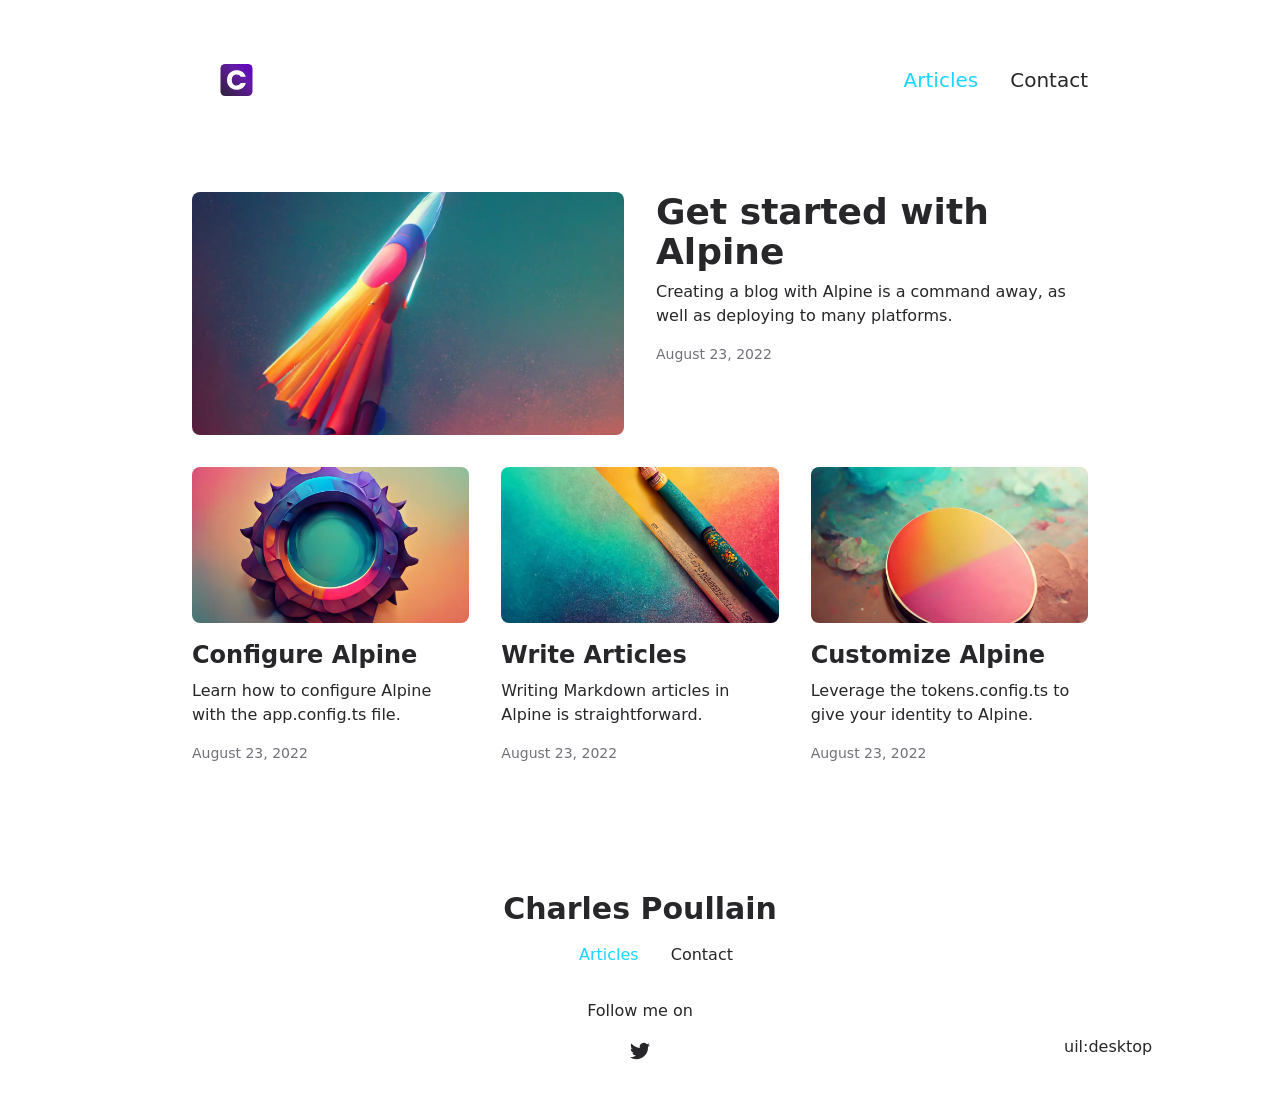
==== commit f781ddfd: "Deploying to gh-pages from @ CharlesPoullain/Blog-Studio@e543d25665a2cc5b4a03de29eb1918e7a55def0d 🚀" ====
--- a/articles/index.html
+++ b/articles/index.html
@@ -16,31 +16,31 @@
 <link rel="stylesheet" href="/_nuxt/ArticlesListItem.Db03uJQJ.css">
 <link rel="stylesheet" href="/_nuxt/ProseA.D4RtImXF.css">
 <link rel="stylesheet" href="/_nuxt/ProseCodeInline.DPyaAaT7.css">
-<link rel="modulepreload" as="script" crossorigin href="/_nuxt/1bIIuVBc.js">
-<link rel="modulepreload" as="script" crossorigin href="/_nuxt/wUJKUyoB.js">
-<link rel="modulepreload" as="script" crossorigin href="/_nuxt/C2Epz2AH.js">
-<link rel="modulepreload" as="script" crossorigin href="/_nuxt/0AWrXJAM.js">
-<link rel="modulepreload" as="script" crossorigin href="/_nuxt/CeA-VdzF.js">
-<link rel="modulepreload" as="script" crossorigin href="/_nuxt/Bnq2LvXw.js">
-<link rel="modulepreload" as="script" crossorigin href="/_nuxt/Du5EfnfK.js">
-<link rel="modulepreload" as="script" crossorigin href="/_nuxt/B-OXoSdx.js">
-<link rel="modulepreload" as="script" crossorigin href="/_nuxt/DlB63iZ_.js">
-<link rel="modulepreload" as="script" crossorigin href="/_nuxt/BvojxccR.js">
-<link rel="modulepreload" as="script" crossorigin href="/_nuxt/C3h7ItG5.js">
+<link rel="modulepreload" as="script" crossorigin href="/_nuxt/CAMGwU_J.js">
+<link rel="modulepreload" as="script" crossorigin href="/_nuxt/jXcX-2-a.js">
+<link rel="modulepreload" as="script" crossorigin href="/_nuxt/CnSJeE1j.js">
+<link rel="modulepreload" as="script" crossorigin href="/_nuxt/3sIXZnc_.js">
+<link rel="modulepreload" as="script" crossorigin href="/_nuxt/DDpg--Sw.js">
+<link rel="modulepreload" as="script" crossorigin href="/_nuxt/BcFztZD_.js">
+<link rel="modulepreload" as="script" crossorigin href="/_nuxt/CDX4LtUK.js">
+<link rel="modulepreload" as="script" crossorigin href="/_nuxt/CGOqFoQv.js">
+<link rel="modulepreload" as="script" crossorigin href="/_nuxt/CcoOUP5x.js">
+<link rel="modulepreload" as="script" crossorigin href="/_nuxt/BT2n-7ok.js">
+<link rel="modulepreload" as="script" crossorigin href="/_nuxt/BLFCn3vT.js">
 <link rel="modulepreload" as="script" crossorigin href="/_nuxt/BcWussCh.js">
-<link rel="modulepreload" as="script" crossorigin href="/_nuxt/Qag5Rzqg.js">
-<link rel="modulepreload" as="script" crossorigin href="/_nuxt/BpcTljsg.js">
-<link rel="modulepreload" as="script" crossorigin href="/_nuxt/D4OUEIGe.js">
+<link rel="modulepreload" as="script" crossorigin href="/_nuxt/BTtt0R2O.js">
+<link rel="modulepreload" as="script" crossorigin href="/_nuxt/DNUryXxq.js">
+<link rel="modulepreload" as="script" crossorigin href="/_nuxt/_VhAGMdC.js">
 <link rel="prefetch" as="style" href="/_nuxt/article.DDlxgXvj.css">
-<link rel="prefetch" as="script" crossorigin href="/_nuxt/CHt7iMP2.js">
-<link rel="prefetch" as="script" crossorigin href="/_nuxt/C1NbyEmn.js">
-<link rel="prefetch" as="script" crossorigin href="/_nuxt/CaJFU-vT.js">
+<link rel="prefetch" as="script" crossorigin href="/_nuxt/B0JIAukR.js">
+<link rel="prefetch" as="script" crossorigin href="/_nuxt/BiGnFL3H.js">
+<link rel="prefetch" as="script" crossorigin href="/_nuxt/I08NBmEu.js">
 <link rel="prefetch" as="style" href="/_nuxt/useStudio.DzA-IoZ4.css">
-<link rel="prefetch" as="script" crossorigin href="/_nuxt/BqUZRIol.js">
+<link rel="prefetch" as="script" crossorigin href="/_nuxt/C799SneU.js">
 <link rel="prefetch" as="style" href="/_nuxt/error-404.D2gJf3ut.css">
-<link rel="prefetch" as="script" crossorigin href="/_nuxt/C7uku3Y2.js">
+<link rel="prefetch" as="script" crossorigin href="/_nuxt/Bg-FLVce.js">
 <link rel="prefetch" as="style" href="/_nuxt/error-500.DdUW5Esy.css">
-<link rel="prefetch" as="script" crossorigin href="/_nuxt/DWurJ3Eq.js">
-<script type="module" src="/_nuxt/1bIIuVBc.js" crossorigin></script><style id="pinceau-runtime-hydratable">@media{.phy[--]{--puid:YpO8c3-v;}.pv-S4UrJ2{max-width:var(--elements-container-maxWidth);padding-left:var(--elements-container-padding-mobile);padding-right:var(--elements-container-padding-mobile);}@media (min-width: 475px){.pv-S4UrJ2{padding-left:var(--elements-container-padding-xs);padding-right:var(--elements-container-padding-xs);}}@media (min-width: 640px){.pv-S4UrJ2{padding-left:var(--elements-container-padding-sm);padding-right:var(--elements-container-padding-sm);}}@media (min-width: 768px){.pv-S4UrJ2{padding-left:var(--elements-container-padding-md);padding-right:var(--elements-container-padding-md);}}} </style><style id="pinceau-theme">@media { :root {--pinceau-mq: initial; --alpine-readableLine: 68ch;--alpine-backdrop-backgroundColor: #f4f4f5b3;--prose-code-inline-padding: 0.2rem 0.375rem 0.2rem 0.375rem;--prose-code-block-backdropFilter: contrast(1);--prose-code-block-border-style: solid;--prose-code-block-border-width: 1px;--prose-tbody-tr-borderBottom-style: dashed;--prose-tbody-tr-borderBottom-width: 1px;--prose-th-textAlign: inherit;--prose-thead-borderBottom-style: solid;--prose-thead-borderBottom-width: 1px;--prose-thead-border-style: solid;--prose-thead-border-width: 0px;--prose-table-textAlign: start;--prose-hr-width: 1px;--prose-hr-style: solid;--prose-li-listStylePosition: outside;--prose-ol-li-markerColor: currentColor;--prose-ol-paddingInlineStart: 21px;--prose-ol-listStyleType: decimal;--prose-ul-li-markerColor: currentColor;--prose-ul-paddingInlineStart: 21px;--prose-ul-listStyleType: disc;--prose-blockquote-border-style: solid;--prose-blockquote-border-width: 4px;--prose-blockquote-quotes: '201C' '201D' '2018' '2019';--prose-blockquote-paddingInlineStart: 24px;--prose-a-code-color-hover: currentColor;--prose-a-code-color-static: currentColor;--prose-a-hasCode-borderBottom: none;--prose-a-border-distance: 2px;--prose-a-border-color-hover: currentColor;--prose-a-border-color-static: currentColor;--prose-a-border-style-hover: solid;--prose-a-border-style-static: dashed;--prose-a-border-width: 1px;--prose-a-color-static: inherit;--prose-a-textDecoration: none;--prose-h6-margin: 3rem 0 2rem;--prose-h5-margin: 3rem 0 2rem;--prose-h4-margin: 3rem 0 2rem;--prose-h3-margin: 3rem 0 2rem;--prose-h2-margin: 3rem 0 2rem;--prose-h1-margin: 0 0 2rem;--prose-p-fontSize: 18px;--typography-lead-loose: 2;--typography-lead-relaxed: 1.625;--typography-lead-normal: 1.5;--typography-lead-snug: 1.375;--typography-lead-tight: 1.25;--typography-lead-none: 1;--typography-lead-10: 2.5rem;--typography-lead-9: 2.25rem;--typography-lead-8: 2rem;--typography-lead-7: 1.75rem;--typography-lead-6: 1.5rem;--typography-lead-5: 1.25rem;--typography-lead-4: 1rem;--typography-lead-3: .75rem;--typography-lead-2: .5rem;--typography-lead-1: .025rem;--typography-fontWeight-black: 900;--typography-fontWeight-extrabold: 800;--typography-fontWeight-bold: 700;--typography-fontWeight-semibold: 600;--typography-fontWeight-medium: 500;--typography-fontWeight-normal: 400;--typography-fontWeight-light: 300;--typography-fontWeight-extralight: 200;--typography-fontWeight-thin: 100;--typography-fontSize-9xl: 128px;--typography-fontSize-8xl: 96px;--typography-fontSize-7xl: 72px;--typography-fontSize-6xl: 60px;--typography-fontSize-5xl: 48px;--typography-fontSize-4xl: 36px;--typography-fontSize-3xl: 30px;--typography-fontSize-2xl: 24px;--typography-fontSize-xl: 20px;--typography-fontSize-lg: 18px;--typography-fontSize-base: 16px;--typography-fontSize-sm: 14px;--typography-fontSize-xs: 12px;--typography-letterSpacing-wide: 0.025em;--typography-letterSpacing-tight: -0.025em;--typography-verticalMargin-base: 24px;--typography-verticalMargin-sm: 16px;--elements-border-secondary-hover: [object Object];--elements-backdrop-background: #fffc;--elements-backdrop-filter: saturate(200%) blur(20px);--elements-container-maxWidth: 64rem;--lead-loose: 2;--lead-relaxed: 1.625;--lead-normal: 1.5;--lead-snug: 1.375;--lead-tight: 1.25;--lead-none: 1;--lead-10: 2.5rem;--lead-9: 2.25rem;--lead-8: 2rem;--lead-7: 1.75rem;--lead-6: 1.5rem;--lead-5: 1.25rem;--lead-4: 1rem;--lead-3: .75rem;--lead-2: .5rem;--lead-1: .025rem;--letterSpacing-widest: 0.1em;--letterSpacing-wider: 0.05em;--letterSpacing-wide: 0.025em;--letterSpacing-normal: 0em;--letterSpacing-tight: -0.025em;--letterSpacing-tighter: -0.05em;--fontSize-9xl: 8rem;--fontSize-8xl: 6rem;--fontSize-7xl: 4.5rem;--fontSize-6xl: 3.75rem;--fontSize-5xl: 3rem;--fontSize-4xl: 2.25rem;--fontSize-3xl: 1.875rem;--fontSize-2xl: 1.5rem;--fontSize-xl: 1.25rem;--fontSize-lg: 1.125rem;--fontSize-base: 1rem;--fontSize-sm: 0.875rem;--fontSize-xs: 0.75rem;--fontWeight-black: 900;--fontWeight-extrabold: 800;--fontWeight-bold: 700;--fontWeight-semibold: 600;--fontWeight-medium: 500;--fontWeight-normal: 400;--fontWeight-light: 300;--fontWeight-extralight: 200;--fontWeight-thin: 100;--font-mono: ui-monospace, SFMono-Regular, Menlo, Monaco, Consolas, Liberation Mono, Courier New, monospace;--font-serif: ui-serif, Georgia, Cambria, Times New Roman, Times, serif;--font-sans: ui-sans-serif, system-ui, -apple-system, BlinkMacSystemFont, Segoe UI, Roboto, Helvetica Neue, Arial, Noto Sans, sans-serif, Apple Color Emoji, Segoe UI Emoji, Segoe UI Symbol, Noto Color Emoji;--opacity-total: 1;--opacity-high: 0.8;--opacity-medium: 0.5;--opacity-soft: 0.3;--opacity-light: 0.15;--opacity-bright: 0.1;--opacity-noOpacity: 0;--borderWidth-lg: 3px;--borderWidth-md: 2px;--borderWidth-sm: 1px;--borderWidth-noBorder: 0;--space-rem-875: 0.875rem;--space-rem-625: 0.625rem;--space-rem-375: 0.375rem;--space-rem-125: 0.125rem;--space-px: 1px;--space-128: 32rem;--space-96: 24rem;--space-80: 20rem;--space-72: 18rem;--space-64: 16rem;--space-60: 15rem;--space-56: 14rem;--space-52: 13rem;--space-48: 12rem;--space-44: 11rem;--space-40: 10rem;--space-36: 9rem;--space-32: 8rem;--space-28: 7rem;--space-24: 6rem;--space-20: 5rem;--space-16: 4rem;--space-14: 3.5rem;--space-12: 3rem;--space-11: 2.75rem;--space-10: 2.5rem;--space-9: 2.25rem;--space-8: 2rem;--space-7: 1.75rem;--space-6: 1.5rem;--space-5: 1.25rem;--space-4: 1rem;--space-3: 0.75rem;--space-2: 0.5rem;--space-1: 0.25rem;--space-0: 0px;--size-full: 100%;--size-7xl: 80rem;--size-6xl: 72rem;--size-5xl: 64rem;--size-4xl: 56rem;--size-3xl: 48rem;--size-2xl: 42rem;--size-xl: 36rem;--size-lg: 32rem;--size-md: 28rem;--size-sm: 24rem;--size-xs: 20rem;--size-200: 200px;--size-104: 104px;--size-80: 80px;--size-64: 64px;--size-56: 56px;--size-48: 48px;--size-40: 40px;--size-32: 32px;--size-24: 24px;--size-20: 20px;--size-16: 16px;--size-12: 12px;--size-8: 8px;--size-6: 6px;--size-4: 4px;--size-2: 2px;--size-0: 0px;--radii-full: 9999px;--radii-3xl: 1.75rem;--radii-2xl: 1.5rem;--radii-xl: 1rem;--radii-lg: 0.75rem;--radii-md: 0.5rem;--radii-sm: 0.375rem;--radii-xs: 0.25rem;--radii-2xs: 0.125rem;--radii-none: 0px;--shadow-none: 0px 0px 0px 0px transparent;--shadow-lg: 0px 10px 15px -3px #000000, 0px 4px 6px -4px #000000;--shadow-md: 0px 4px 6px -1px #000000, 0px 2px 4px -2px #000000;--shadow-sm: 0px 1px 3px 0px #000000, 0px 1px 2px -1px #000000;--shadow-xs: 0px 1px 2px 0px #000000;--height-screen: 100vh;--width-screen: 100vw;--color-primary-900: #002e38;--color-primary-800: #005c70;--color-primary-700: #008aa9;--color-primary-600: #00b9e1;--color-primary-500: #1ad6ff;--color-primary-400: #40ddff;--color-primary-300: #66e4ff;--color-primary-200: #8deaff;--color-primary-100: #b3f1ff;--color-primary-50: #d9f8ff;--color-primary-17: #582D84;--color-primary-16: #561515;--color-primary-15: #471fa3;--color-primary-14: #a31f1f;--color-primary-13: #d62424;--color-primary-12: #d62424;--color-primary-11: #582D84;--color-primary-10: #582D84;--color-primary-9: #002e38;--color-primary-8: #005c70;--color-primary-7: #008aa9;--color-primary-6: #00b9e1;--color-primary-5: #1ad6ff;--color-primary-4: #40ddff;--color-primary-3: #66e4ff;--color-primary-2: #8deaff;--color-primary-1: #b3f1ff;--color-primary-0: #d9f8ff;--color-ruby-900: #380011;--color-ruby-800: #700021;--color-ruby-700: #a90032;--color-ruby-600: #e10043;--color-ruby-500: #ff1a5e;--color-ruby-400: #ff4079;--color-ruby-300: #ff6694;--color-ruby-200: #ff8dae;--color-ruby-100: #ffb3c9;--color-ruby-50: #ffd9e4;--color-pink-900: #380025;--color-pink-800: #70004b;--color-pink-700: #a90070;--color-pink-600: #e10095;--color-pink-500: #ff1ab2;--color-pink-400: #ff40bf;--color-pink-300: #ff66cc;--color-pink-200: #ff8dd8;--color-pink-100: #ffb3e5;--color-pink-50: #ffd9f2;--color-purple-900: #190038;--color-purple-800: #330070;--color-purple-700: #4c00a9;--color-purple-600: #6500e1;--color-purple-500: #811aff;--color-purple-400: #9640ff;--color-purple-300: #ab66ff;--color-purple-200: #c08dff;--color-purple-100: #d5b3ff;--color-purple-50: #ead9ff;--color-royalblue-900: #0b0531;--color-royalblue-800: #160a62;--color-royalblue-700: #211093;--color-royalblue-600: #2c15c4;--color-royalblue-500: #4127e8;--color-royalblue-400: #614bec;--color-royalblue-300: #806ff0;--color-royalblue-200: #a093f3;--color-royalblue-100: #c0b7f7;--color-royalblue-50: #dfdbfb;--color-indigoblue-900: #001238;--color-indigoblue-800: #002370;--color-indigoblue-700: #0035a9;--color-indigoblue-600: #0047e1;--color-indigoblue-500: #1a62ff;--color-indigoblue-400: #407cff;--color-indigoblue-300: #6696ff;--color-indigoblue-200: #8db0ff;--color-indigoblue-100: #b3cbff;--color-indigoblue-50: #d9e5ff;--color-blue-900: #002438;--color-blue-800: #004870;--color-blue-700: #006ca9;--color-blue-600: #0090e1;--color-blue-500: #1aadff;--color-blue-400: #40bbff;--color-blue-300: #66c8ff;--color-blue-200: #8dd6ff;--color-blue-100: #b3e4ff;--color-blue-50: #d9f1ff;--color-lightblue-900: #002e38;--color-lightblue-800: #005c70;--color-lightblue-700: #008aa9;--color-lightblue-600: #00b9e1;--color-lightblue-500: #1ad6ff;--color-lightblue-400: #40ddff;--color-lightblue-300: #66e4ff;--color-lightblue-200: #8deaff;--color-lightblue-100: #b3f1ff;--color-lightblue-50: #d9f8ff;--color-teal-900: #062a28;--color-teal-800: #0b544f;--color-teal-700: #117d77;--color-teal-600: #16a79e;--color-teal-500: #1cd1c6;--color-teal-400: #36e4da;--color-teal-300: #5fe9e1;--color-teal-200: #87efe9;--color-teal-100: #aff4f0;--color-teal-50: #d7faf8;--color-pear-900: #2a2b09;--color-pear-800: #545512;--color-pear-700: #7e801b;--color-pear-600: #a8aa24;--color-pear-500: #d0d32f;--color-pear-400: #d8da52;--color-pear-300: #e0e274;--color-pear-200: #e8e997;--color-pear-100: #eff0ba;--color-pear-50: #f7f8dc;--color-red-900: #380300;--color-red-800: #700700;--color-red-700: #a90a00;--color-red-600: #e10e00;--color-red-500: #ff281a;--color-red-400: #ff4c40;--color-red-300: #ff7066;--color-red-200: #ff948d;--color-red-100: #ffb7b3;--color-red-50: #ffdbd9;--color-orange-900: #381800;--color-orange-800: #702f00;--color-orange-700: #a94700;--color-orange-600: #e15e00;--color-orange-500: #ff7a1a;--color-orange-400: #ff9040;--color-orange-300: #ffa666;--color-orange-200: #ffbd8d;--color-orange-100: #ffd3b3;--color-orange-50: #ffe9d9;--color-yellow-900: #362b03;--color-yellow-800: #6d5605;--color-yellow-700: #a38108;--color-yellow-600: #daac0a;--color-yellow-500: #f5c828;--color-yellow-400: #f7d14c;--color-yellow-300: #f8da70;--color-yellow-200: #fae393;--color-yellow-100: #fcedb7;--color-yellow-50: #fdf6db;--color-green-900: #003f25;--color-green-800: #005e38;--color-green-700: #007e4a;--color-green-600: #009d5d;--color-green-500: #00bd6f;--color-green-400: #00dc82;--color-green-300: #30ffaa;--color-green-200: #83ffcc;--color-green-100: #acffdd;--color-green-50: #d6ffee;--color-gray-900: #18181B;--color-gray-800: #27272A;--color-gray-700: #3f3f46;--color-gray-600: #52525B;--color-gray-500: #71717A;--color-gray-400: #a1a1aa;--color-gray-300: #D4d4d8;--color-gray-200: #e4e4e7;--color-gray-100: #f4f4f5;--color-gray-50: #fafafa;--color-black: #0c0c0d;--color-white: #FFFFFF;--media-portrait: only screen and (orientation: portrait);--media-landscape: only screen and (orientation: landscape);--media-rm: (prefers-reduced-motion: reduce);--media-2xl: (min-width: 1536px);--media-xl: (min-width: 1280px);--media-lg: (min-width: 1024px);--media-md: (min-width: 768px);--media-sm: (min-width: 640px);--media-xs: (min-width: 475px);--alpine-body-color: var(--color-gray-800);--alpine-body-backgroundColor: var(--color-white);--prose-code-inline-fontWeight: var(--typography-fontWeight-normal);--prose-code-inline-fontSize: var(--typography-fontSize-sm);--prose-code-inline-borderRadius: var(--radii-xs);--prose-code-block-pre-padding: var(--typography-verticalMargin-sm);--prose-code-block-margin: var(--typography-verticalMargin-base) 0;--prose-code-block-fontSize: var(--typography-fontSize-sm);--prose-tbody-code-inline-fontSize: var(--typography-fontSize-sm);--prose-tbody-td-padding: var(--typography-verticalMargin-sm);--prose-th-fontWeight: var(--typography-fontWeight-semibold);--prose-th-padding: 0 var(--typography-verticalMargin-sm) var(--typography-verticalMargin-sm) var(--typography-verticalMargin-sm);--prose-table-lineHeight: var(--typography-lead-6);--prose-table-fontSize: var(--typography-fontSize-sm);--prose-table-margin: var(--typography-verticalMargin-base) 0;--prose-hr-margin: var(--typography-verticalMargin-base) 0;--prose-li-margin: var(--typography-verticalMargin-sm) 0;--prose-ol-margin: var(--typography-verticalMargin-base) 0;--prose-ul-margin: var(--typography-verticalMargin-base) 0;--prose-blockquote-margin: var(--typography-verticalMargin-base) 0;--prose-a-code-border-style: var(--prose-a-border-style-static);--prose-a-code-border-width: var(--prose-a-border-width);--prose-a-fontWeight: var(--typography-fontWeight-medium);--prose-img-margin: var(--typography-verticalMargin-base) 0;--prose-strong-fontWeight: var(--typography-fontWeight-semibold);--prose-h6-iconSize: var(--typography-fontSize-base);--prose-h6-fontWeight: var(--typography-fontWeight-semibold);--prose-h6-lineHeight: var(--typography-lead-normal);--prose-h6-fontSize: var(--typography-fontSize-lg);--prose-h5-iconSize: var(--typography-fontSize-lg);--prose-h5-fontWeight: var(--typography-fontWeight-semibold);--prose-h5-lineHeight: var(--typography-lead-snug);--prose-h5-fontSize: var(--typography-fontSize-xl);--prose-h4-iconSize: var(--typography-fontSize-lg);--prose-h4-letterSpacing: var(--typography-letterSpacing-tight);--prose-h4-fontWeight: var(--typography-fontWeight-semibold);--prose-h4-lineHeight: var(--typography-lead-snug);--prose-h4-fontSize: var(--typography-fontSize-2xl);--prose-h3-iconSize: var(--typography-fontSize-xl);--prose-h3-letterSpacing: var(--typography-letterSpacing-tight);--prose-h3-fontWeight: var(--typography-fontWeight-semibold);--prose-h3-lineHeight: var(--typography-lead-snug);--prose-h3-fontSize: var(--typography-fontSize-3xl);--prose-h2-iconSize: var(--typography-fontSize-2xl);--prose-h2-letterSpacing: var(--typography-letterSpacing-tight);--prose-h2-fontWeight: var(--typography-fontWeight-semibold);--prose-h2-lineHeight: var(--typography-lead-tight);--prose-h2-fontSize: var(--typography-fontSize-4xl);--prose-h1-iconSize: var(--typography-fontSize-3xl);--prose-h1-letterSpacing: var(--typography-letterSpacing-tight);--prose-h1-fontWeight: var(--typography-fontWeight-bold);--prose-h1-lineHeight: var(--typography-lead-tight);--prose-h1-fontSize: var(--typography-fontSize-5xl);--prose-p-br-margin: var(--typography-verticalMargin-base) 0 0 0;--prose-p-margin: var(--typography-verticalMargin-base) 0;--prose-p-lineHeight: var(--typography-lead-normal);--typography-color-primary-900: var(--color-primary-900);--typography-color-primary-800: var(--color-primary-800);--typography-color-primary-700: var(--color-primary-700);--typography-color-primary-600: var(--color-primary-600);--typography-color-primary-500: var(--color-primary-500);--typography-color-primary-400: var(--color-primary-400);--typography-color-primary-300: var(--color-primary-300);--typography-color-primary-200: var(--color-primary-200);--typography-color-primary-100: var(--color-primary-100);--typography-color-primary-50: var(--color-primary-50);--typography-font-code: var(--font-mono);--typography-font-body: var(--font-sans);--typography-font-display: var(--font-sans);--typography-body-backgroundColor: var(--color-white);--typography-body-color: var(--color-black);--elements-state-danger-borderColor-secondary: var(--color-red-200);--elements-state-danger-borderColor-primary: var(--color-red-100);--elements-state-danger-backgroundColor-secondary: var(--color-red-100);--elements-state-danger-backgroundColor-primary: var(--color-red-50);--elements-state-danger-color-secondary: var(--color-red-600);--elements-state-danger-color-primary: var(--color-red-500);--elements-state-warning-borderColor-secondary: var(--color-yellow-200);--elements-state-warning-borderColor-primary: var(--color-yellow-100);--elements-state-warning-backgroundColor-secondary: var(--color-yellow-100);--elements-state-warning-backgroundColor-primary: var(--color-yellow-50);--elements-state-warning-color-secondary: var(--color-yellow-700);--elements-state-warning-color-primary: var(--color-yellow-600);--elements-state-success-borderColor-secondary: var(--color-green-200);--elements-state-success-borderColor-primary: var(--color-green-100);--elements-state-success-backgroundColor-secondary: var(--color-green-100);--elements-state-success-backgroundColor-primary: var(--color-green-50);--elements-state-success-color-secondary: var(--color-green-600);--elements-state-success-color-primary: var(--color-green-500);--elements-state-info-borderColor-secondary: var(--color-blue-200);--elements-state-info-borderColor-primary: var(--color-blue-100);--elements-state-info-backgroundColor-secondary: var(--color-blue-100);--elements-state-info-backgroundColor-primary: var(--color-blue-50);--elements-state-info-color-secondary: var(--color-blue-600);--elements-state-info-color-primary: var(--color-blue-500);--elements-state-primary-borderColor-secondary: var(--color-primary-200);--elements-state-primary-borderColor-primary: var(--color-primary-100);--elements-state-primary-backgroundColor-secondary: var(--color-primary-100);--elements-state-primary-backgroundColor-primary: var(--color-primary-50);--elements-state-primary-color-secondary: var(--color-primary-700);--elements-state-primary-color-primary: var(--color-primary-600);--elements-surface-secondary-backgroundColor: var(--color-gray-200);--elements-surface-primary-backgroundColor: var(--color-gray-100);--elements-surface-background-base: var(--color-gray-100);--elements-border-secondary-static: var(--color-gray-200);--elements-border-primary-hover: var(--color-gray-200);--elements-border-primary-static: var(--color-gray-100);--elements-container-padding-md: var(--space-16);--elements-container-padding-sm: var(--space-12);--elements-container-padding-xs: var(--space-8);--elements-container-padding-mobile: var(--space-6);--elements-text-secondary-color-hover: var(--color-gray-700);--elements-text-secondary-color-static: var(--color-gray-500);--elements-text-primary-color-static: var(--color-gray-900);--text-6xl-lineHeight: var(--lead-none);--text-6xl-fontSize: var(--fontSize-6xl);--text-5xl-lineHeight: var(--lead-none);--text-5xl-fontSize: var(--fontSize-5xl);--text-4xl-lineHeight: var(--lead-10);--text-4xl-fontSize: var(--fontSize-4xl);--text-3xl-lineHeight: var(--lead-9);--text-3xl-fontSize: var(--fontSize-3xl);--text-2xl-lineHeight: var(--lead-8);--text-2xl-fontSize: var(--fontSize-2xl);--text-xl-lineHeight: var(--lead-7);--text-xl-fontSize: var(--fontSize-xl);--text-lg-lineHeight: var(--lead-7);--text-lg-fontSize: var(--fontSize-lg);--text-base-lineHeight: var(--lead-6);--text-base-fontSize: var(--fontSize-base);--text-sm-lineHeight: var(--lead-5);--text-sm-fontSize: var(--fontSize-sm);--text-xs-lineHeight: var(--lead-4);--text-xs-fontSize: var(--fontSize-xs);--shadow-2xl: 0px 25px 50px -12px var(--color-gray-900);--shadow-xl: 0px 20px 25px -5px var(--color-gray-400), 0px 8px 10px -6px #000000;--color-secondary-900: var(--color-gray-900);--color-secondary-800: var(--color-gray-800);--color-secondary-700: var(--color-gray-700);--color-secondary-600: var(--color-gray-600);--color-secondary-500: var(--color-gray-500);--color-secondary-400: var(--color-gray-400);--color-secondary-300: var(--color-gray-300);--color-secondary-200: var(--color-gray-200);--color-secondary-100: var(--color-gray-100);--color-secondary-50: var(--color-gray-50);--prose-a-code-background-hover: var(--typography-color-primary-50);--prose-a-code-border-color-hover: var(--typography-color-primary-500);--prose-a-color-hover: var(--typography-color-primary-500);--typography-color-secondary-900: var(--color-secondary-900);--typography-color-secondary-800: var(--color-secondary-800);--typography-color-secondary-700: var(--color-secondary-700);--typography-color-secondary-600: var(--color-secondary-600);--typography-color-secondary-500: var(--color-secondary-500);--typography-color-secondary-400: var(--color-secondary-400);--typography-color-secondary-300: var(--color-secondary-300);--typography-color-secondary-200: var(--color-secondary-200);--typography-color-secondary-100: var(--color-secondary-100);--typography-color-secondary-50: var(--color-secondary-50);--prose-code-inline-backgroundColor: var(--typography-color-secondary-100);--prose-code-inline-color: var(--typography-color-secondary-700);--prose-code-block-backgroundColor: var(--typography-color-secondary-100);--prose-code-block-color: var(--typography-color-secondary-700);--prose-code-block-border-color: var(--typography-color-secondary-200);--prose-tbody-tr-borderBottom-color: var(--typography-color-secondary-200);--prose-th-color: var(--typography-color-secondary-600);--prose-thead-borderBottom-color: var(--typography-color-secondary-200);--prose-thead-border-color: var(--typography-color-secondary-300);--prose-hr-color: var(--typography-color-secondary-200);--prose-blockquote-border-color: var(--typography-color-secondary-200);--prose-blockquote-color: var(--typography-color-secondary-500);--prose-a-code-border-color-static: var(--typography-color-secondary-400); } }@media { :root.dark {--pinceau-mq: dark; --alpine-backdrop-backgroundColor: #18181bb3;--prose-code-block-backdropFilter: contrast(1);--prose-ol-li-markerColor: currentColor;--prose-ul-li-markerColor: currentColor;--prose-a-code-color-hover: currentColor;--prose-a-code-color-static: currentColor;--prose-a-border-color-hover: currentColor;--prose-a-border-color-static: currentColor;--prose-a-color-static: inherit;--elements-backdrop-background: #0c0d0ccc;--alpine-body-color: var(--color-gray-200);--alpine-body-backgroundColor: var(--color-black);--typography-body-backgroundColor: var(--color-black);--typography-body-color: var(--color-white);--elements-state-danger-borderColor-secondary: var(--color-red-700);--elements-state-danger-borderColor-primary: var(--color-red-800);--elements-state-danger-backgroundColor-secondary: var(--color-red-800);--elements-state-danger-backgroundColor-primary: var(--color-red-900);--elements-state-danger-color-secondary: var(--color-red-200);--elements-state-danger-color-primary: var(--color-red-300);--elements-state-warning-borderColor-secondary: var(--color-yellow-700);--elements-state-warning-borderColor-primary: var(--color-yellow-800);--elements-state-warning-backgroundColor-secondary: var(--color-yellow-800);--elements-state-warning-backgroundColor-primary: var(--color-yellow-900);--elements-state-warning-color-secondary: var(--color-yellow-200);--elements-state-warning-color-primary: var(--color-yellow-400);--elements-state-success-borderColor-secondary: var(--color-green-700);--elements-state-success-borderColor-primary: var(--color-green-800);--elements-state-success-backgroundColor-secondary: var(--color-green-800);--elements-state-success-backgroundColor-primary: var(--color-green-900);--elements-state-success-color-secondary: var(--color-green-200);--elements-state-success-color-primary: var(--color-green-400);--elements-state-info-borderColor-secondary: var(--color-blue-700);--elements-state-info-borderColor-primary: var(--color-blue-800);--elements-state-info-backgroundColor-secondary: var(--color-blue-800);--elements-state-info-backgroundColor-primary: var(--color-blue-900);--elements-state-info-color-secondary: var(--color-blue-200);--elements-state-info-color-primary: var(--color-blue-400);--elements-state-primary-borderColor-secondary: var(--color-primary-700);--elements-state-primary-borderColor-primary: var(--color-primary-800);--elements-state-primary-backgroundColor-secondary: var(--color-primary-800);--elements-state-primary-backgroundColor-primary: var(--color-primary-900);--elements-state-primary-color-secondary: var(--color-primary-200);--elements-state-primary-color-primary: var(--color-primary-400);--elements-surface-secondary-backgroundColor: var(--color-gray-800);--elements-surface-primary-backgroundColor: var(--color-gray-900);--elements-surface-background-base: var(--color-gray-900);--elements-border-secondary-static: var(--color-gray-800);--elements-border-primary-hover: var(--color-gray-800);--elements-border-primary-static: var(--color-gray-900);--elements-text-secondary-color-hover: var(--color-gray-200);--elements-text-secondary-color-static: var(--color-gray-400);--elements-text-primary-color-static: var(--color-gray-50);--prose-a-code-background-hover: var(--typography-color-primary-900);--prose-a-code-border-color-hover: var(--typography-color-primary-600);--prose-a-color-hover: var(--typography-color-primary-400);--prose-code-inline-backgroundColor: var(--typography-color-secondary-800);--prose-code-inline-color: var(--typography-color-secondary-200);--prose-code-block-backgroundColor: var(--typography-color-secondary-900);--prose-code-block-color: var(--typography-color-secondary-200);--prose-code-block-border-color: var(--typography-color-secondary-800);--prose-tbody-tr-borderBottom-color: var(--typography-color-secondary-800);--prose-th-color: var(--typography-color-secondary-400);--prose-thead-borderBottom-color: var(--typography-color-secondary-800);--prose-thead-border-color: var(--typography-color-secondary-600);--prose-hr-color: var(--typography-color-secondary-800);--prose-blockquote-border-color: var(--typography-color-secondary-700);--prose-blockquote-color: var(--typography-color-secondary-400);--prose-a-code-border-color-static: var(--typography-color-secondary-600); } }</style><script>"use strict";(()=>{const a=window,e=document.documentElement,c=window.localStorage,d=["dark","light"],n=c&&c.getItem&&c.getItem("nuxt-color-mode")||"system";let l=n==="system"?f():n;const i=e.getAttribute("data-color-mode-forced");i&&(l=i),r(l),a["__NUXT_COLOR_MODE__"]={preference:n,value:l,getColorScheme:f,addColorScheme:r,removeColorScheme:u};function r(o){const t=""+o+"",s="";e.classList?e.classList.add(t):e.className+=" "+t,s&&e.setAttribute("data-"+s,o)}function u(o){const t=""+o+"",s="";e.classList?e.classList.remove(t):e.className=e.className.replace(new RegExp(t,"g"),""),s&&e.removeAttribute("data-"+s)}function m(o){return a.matchMedia("(prefers-color-scheme"+o+")")}function f(){if(a.matchMedia&&m("").media!=="not all"){for(const o of d)if(m(":"+o).matches)return o}return"light"}})();
-</script></head><body><div id="__nuxt"><div class="container pv-S4UrJ2 pc-YpO8c3 app-layout" data-v-92754a60 data-v-aa14d472><!--[--><div class="nuxt-progress" style="width:0%;height:3px;opacity:0;background-size:Infinity% auto;" data-v-92754a60></div><header class="left" data-v-92754a60 data-v-d0bc1945><div class="menu" data-v-d0bc1945><button aria-label="Navigation Menu" data-v-d0bc1945><svg width="24" height="24" viewBox="0 0 68 68" fill="currentColor" xmlns="http://www.w3.org/2000/svg" data-v-d0bc1945><path d="M8 34C8 32.1362 8 31.2044 8.30448 30.4693C8.71046 29.4892 9.48915 28.7105 10.4693 28.3045C11.2044 28 12.1362 28 14 28C15.8638 28 16.7956 28 17.5307 28.3045C18.5108 28.7105 19.2895 29.4892 19.6955 30.4693C20 31.2044 20 32.1362 20 34C20 35.8638 20 36.7956 19.6955 37.5307C19.2895 38.5108 18.5108 39.2895 17.5307 39.6955C16.7956 40 15.8638 40 14 40C12.1362 40 11.2044 40 10.4693 39.6955C9.48915 39.2895 8.71046 38.5108 8.30448 37.5307C8 36.7956 8 35.8638 8 34Z" data-v-d0bc1945></path><path d="M28 34C28 32.1362 28 31.2044 28.3045 30.4693C28.7105 29.4892 29.4892 28.7105 30.4693 28.3045C31.2044 28 32.1362 28 34 28C35.8638 28 36.7956 28 37.5307 28.3045C38.5108 28.7105 39.2895 29.4892 39.6955 30.4693C40 31.2044 40 32.1362 40 34C40 35.8638 40 36.7956 39.6955 37.5307C39.2895 38.5108 38.5108 39.2895 37.5307 39.6955C36.7956 40 35.8638 40 34 40C32.1362 40 31.2044 40 30.4693 39.6955C29.4892 39.2895 28.7105 38.5108 28.3045 37.5307C28 36.7956 28 35.8638 28 34Z" data-v-d0bc1945></path><path d="M48 34C48 32.1362 48 31.2044 48.3045 30.4693C48.7105 29.4892 49.4892 28.7105 50.4693 28.3045C51.2044 28 52.1362 28 54 28C55.8638 28 56.7956 28 57.5307 28.3045C58.5108 28.7105 59.2895 29.4892 59.6955 30.4693C60 31.2044 60 32.1362 60 34C60 35.8638 60 36.7956 59.6955 37.5307C59.2895 38.5108 58.5108 39.2895 57.5307 39.6955C56.7956 40 55.8638 40 54 40C52.1362 40 51.2044 40 50.4693 39.6955C49.4892 39.2895 48.7105 38.5108 48.3045 37.5307C48 36.7956 48 35.8638 48 34Z" data-v-d0bc1945></path></svg></button></div><div class="overlay" data-v-d0bc1945><nav data-v-d0bc1945 data-v-123d1faa><ul data-v-123d1faa><!--[--><li data-v-123d1faa><a href="/" class="" data-v-123d1faa><span class="underline-fx" data-v-123d1faa></span> About</a></li><li data-v-123d1faa><a aria-current="page" href="/articles" class="router-link-active router-link-exact-active" data-v-123d1faa><span class="underline-fx" data-v-123d1faa></span> Articles</a></li><li data-v-123d1faa><a href="/contact" class="" data-v-123d1faa><span class="underline-fx" data-v-123d1faa></span> Contact</a></li><!--]--></ul></nav></div><div class="logo" data-v-d0bc1945><a href="/" class="" data-v-d0bc1945><img src="/logo.me.svg" class="dark-img" alt="Charles" width="89" height="31" data-v-d0bc1945><img src="/logo.me.svg" class="light-img" alt="Charles" width="89" height="31" data-v-d0bc1945></a></div><div class="main-nav" data-v-d0bc1945><nav data-v-d0bc1945 data-v-123d1faa><ul data-v-123d1faa><!--[--><li data-v-123d1faa><a href="/" class="" data-v-123d1faa><span class="underline-fx" data-v-123d1faa></span> About</a></li><li data-v-123d1faa><a aria-current="page" href="/articles" class="router-link-active router-link-exact-active" data-v-123d1faa><span class="underline-fx" data-v-123d1faa></span> Articles</a></li><li data-v-123d1faa><a href="/contact" class="" data-v-123d1faa><span class="underline-fx" data-v-123d1faa></span> Contact</a></li><!--]--></ul></nav></div></header><!--[--><div class="document-driven-page"><main><!--[--><div><div class="articles-list" data-v-ce1343bc><div class="featured" data-v-ce1343bc><article class="featured" data-v-ce1343bc data-v-773073cc><div class="image" data-v-773073cc><!----><a href="/articles/get-started" class="" data-v-773073cc><img src="/articles/get-started.webp" alt="Get started with Alpine" width="16" height="9" data-v-773073cc></a></div><div class="content" data-v-773073cc><a href="/articles/get-started" class="headline" data-v-773073cc><h1 data-v-773073cc>Get started with Alpine</h1></a><p class="description" data-v-773073cc>Creating a blog with Alpine is a command away, as well as deploying to many platforms.</p><time data-v-773073cc>August 23, 2022</time></div></article></div><div class="layout" data-v-ce1343bc><!--[--><article class="" data-v-ce1343bc data-v-773073cc><div class="image" data-v-773073cc><!----><a href="/articles/configure" class="" data-v-773073cc><img src="/articles/configure-alpine.webp" alt="Configure Alpine" width="16" height="9" data-v-773073cc></a></div><div class="content" data-v-773073cc><a href="/articles/configure" class="headline" data-v-773073cc><h1 data-v-773073cc>Configure Alpine</h1></a><p class="description" data-v-773073cc>Learn how to configure Alpine with the app.config.ts file.</p><time data-v-773073cc>August 23, 2022</time></div></article><article class="" data-v-ce1343bc data-v-773073cc><div class="image" data-v-773073cc><!----><a href="/articles/write-articles" class="" data-v-773073cc><img src="/articles/write-articles.webp" alt="Write Articles" width="16" height="9" data-v-773073cc></a></div><div class="content" data-v-773073cc><a href="/articles/write-articles" class="headline" data-v-773073cc><h1 data-v-773073cc>Write Articles</h1></a><p class="description" data-v-773073cc>Writing Markdown articles in Alpine is straightforward.</p><time data-v-773073cc>August 23, 2022</time></div></article><article class="" data-v-ce1343bc data-v-773073cc><div class="image" data-v-773073cc><!----><a href="/articles/design-tokens" class="" data-v-773073cc><img src="/articles/design-tokens.webp" alt="Customize Alpine" width="16" height="9" data-v-773073cc></a></div><div class="content" data-v-773073cc><a href="/articles/design-tokens" class="headline" data-v-773073cc><h1 data-v-773073cc>Customize Alpine</h1></a><p class="description" data-v-773073cc>Leverage the tokens.config.ts to give your identity to Alpine.</p><time data-v-773073cc>August 23, 2022</time></div></article><!--]--></div></div></div><!--]--></main></div><!--]--><footer class="center" data-v-92754a60 data-v-7bb04f1a><a href="https://www.github.com/nuxt-themes/alpine" rel="noopener noreferrer" class="credits" data-v-7bb04f1a>Charles Poullain</a><div class="navigation" data-v-7bb04f1a><nav data-v-7bb04f1a data-v-123d1faa><ul data-v-123d1faa><!--[--><li data-v-123d1faa><a href="/" class="" data-v-123d1faa><span class="underline-fx" data-v-123d1faa></span> About</a></li><li data-v-123d1faa><a aria-current="page" href="/articles" class="router-link-active router-link-exact-active" data-v-123d1faa><span class="underline-fx" data-v-123d1faa></span> Articles</a></li><li data-v-123d1faa><a href="/contact" class="" data-v-123d1faa><span class="underline-fx" data-v-123d1faa></span> Contact</a></li><!--]--></ul></nav></div><p class="message" data-v-7bb04f1a>Follow me on</p><div class="icons" data-v-7bb04f1a><div class="social" data-v-7bb04f1a><!--[--><a href="https://twitter.com/charlespoullain" rel="noopener noreferrer" target="_blank" title="charlespoullain" aria-label="charlespoullain" data-v-c0f4561d><svg xmlns="http://www.w3.org/2000/svg" xmlns:xlink="http://www.w3.org/1999/xlink" aria-hidden="true" role="img" class="icon" data-v-c0f4561d style="" width="1em" height="1em" viewBox="0 0 24 24" data-v-bcfe47ef><path fill="currentColor" d="M22 5.8a8.49 8.49 0 0 1-2.36.64a4.13 4.13 0 0 0 1.81-2.27a8.21 8.21 0 0 1-2.61 1a4.1 4.1 0 0 0-7 3.74a11.64 11.64 0 0 1-8.45-4.29a4.16 4.16 0 0 0-.55 2.07a4.09 4.09 0 0 0 1.82 3.41a4.05 4.05 0 0 1-1.86-.51v.05a4.1 4.1 0 0 0 3.3 4a3.93 3.93 0 0 1-1.1.17a4.9 4.9 0 0 1-.77-.07a4.11 4.11 0 0 0 3.83 2.84A8.22 8.22 0 0 1 3 18.34a7.93 7.93 0 0 1-1-.06a11.57 11.57 0 0 0 6.29 1.85A11.59 11.59 0 0 0 20 8.45v-.53a8.43 8.43 0 0 0 2-2.12"/></svg></a><a href="https://www.linkedin.com/company/nuxtlabs" rel="noopener noreferrer" target="_blank" title="LinkedIn" aria-label="LinkedIn" data-v-c0f4561d><svg xmlns="http://www.w3.org/2000/svg" xmlns:xlink="http://www.w3.org/1999/xlink" aria-hidden="true" role="img" class="icon" data-v-c0f4561d style="" width="1em" height="1em" viewBox="0 0 24 24" data-v-bcfe47ef><path fill="currentColor" d="M20.47 2H3.53a1.45 1.45 0 0 0-1.47 1.43v17.14A1.45 1.45 0 0 0 3.53 22h16.94a1.45 1.45 0 0 0 1.47-1.43V3.43A1.45 1.45 0 0 0 20.47 2M8.09 18.74h-3v-9h3ZM6.59 8.48a1.56 1.56 0 1 1 0-3.12a1.57 1.57 0 1 1 0 3.12m12.32 10.26h-3v-4.83c0-1.21-.43-2-1.52-2A1.65 1.65 0 0 0 12.85 13a2 2 0 0 0-.1.73v5h-3v-9h3V11a3 3 0 0 1 2.71-1.5c2 0 3.45 1.29 3.45 4.06Z"/></svg></a><!--]--></div><div class="color-mode-switch" data-v-7bb04f1a><button aria-label="Color Mode" data-v-7bb04f1a data-v-af61cf03><span data-v-af61cf03></span></button></div></div></footer><!--]--></div></div><div id="teleports"></div><script type="application/json" id="__NUXT_DATA__" data-ssr="true" data-src="/articles/_payload.json">[{"state":1,"once":77,"_errors":79,"serverRendered":51,"path":7,"prerenderedAt":82},["Reactive",2],{"$sdd-pages":3,"$sdd-surrounds":29,"$sdd-globals":47,"$scolor-mode":49,"$sdd-navigation":52,"$sicons":70},["ShallowRef",4],["ShallowReactive",5],{"/articles":6},{"_path":7,"_dir":8,"_draft":9,"_partial":9,"_locale":8,"title":10,"description":8,"layout":11,"body":12,"_type":24,"_id":25,"_source":26,"_file":27,"_extension":28},"/articles","",false,"Articles","page",{"type":13,"children":14,"toc":21},"root",[15],{"type":16,"tag":17,"props":18,"children":20},"element","articles-list",{"path":19},"articles",[],{"title":8,"searchDepth":22,"depth":22,"links":23},2,[],"markdown","content:2.articles.md","content","2.articles.md","md",["ShallowRef",30],["ShallowReactive",31],{"/articles":32},[33,42],{"_path":34,"_dir":8,"_draft":9,"_partial":9,"_locale":8,"title":35,"description":36,"layout":37,"head":38,"_type":24,"_id":40,"_source":26,"_file":41,"_extension":28},"/","About","An open source blog theme powered by Nuxt.","default",{"title":39},"Alpine","content:1.index.md","1.index.md",{"_path":43,"_dir":8,"_draft":9,"_partial":9,"_locale":8,"title":44,"description":8,"layout":37,"_type":24,"_id":45,"_source":26,"_file":46,"_extension":28},"/contact","Contact","content:3.contact.md","3.contact.md",["ShallowRef",48],{},{"preference":50,"value":50,"unknown":51,"forced":9},"system",true,[53,54,69],{"title":35,"_path":34,"layout":37},{"title":10,"_path":7,"children":55,"layout":11},[56,60,63,66],{"title":57,"_path":58,"layout":59},"Get started with Alpine","/articles/get-started","article",{"title":61,"_path":62,"layout":59},"Configure Alpine","/articles/configure",{"title":64,"_path":65,"layout":59},"Write Articles","/articles/write-articles",{"title":67,"_path":68,"layout":59},"Customize Alpine","/articles/design-tokens",{"title":44,"_path":43,"layout":37},{"uil:twitter":71,"uil:linkedin":75},{"left":72,"top":72,"width":73,"height":73,"rotate":72,"vFlip":9,"hFlip":9,"body":74},0,24,"\u003Cpath fill=\"currentColor\" d=\"M22 5.8a8.49 8.49 0 0 1-2.36.64a4.13 4.13 0 0 0 1.81-2.27a8.21 8.21 0 0 1-2.61 1a4.1 4.1 0 0 0-7 3.74a11.64 11.64 0 0 1-8.45-4.29a4.16 4.16 0 0 0-.55 2.07a4.09 4.09 0 0 0 1.82 3.41a4.05 4.05 0 0 1-1.86-.51v.05a4.1 4.1 0 0 0 3.3 4a3.93 3.93 0 0 1-1.1.17a4.9 4.9 0 0 1-.77-.07a4.11 4.11 0 0 0 3.83 2.84A8.22 8.22 0 0 1 3 18.34a7.93 7.93 0 0 1-1-.06a11.57 11.57 0 0 0 6.29 1.85A11.59 11.59 0 0 0 20 8.45v-.53a8.43 8.43 0 0 0 2-2.12\"/>",{"left":72,"top":72,"width":73,"height":73,"rotate":72,"vFlip":9,"hFlip":9,"body":76},"\u003Cpath fill=\"currentColor\" d=\"M20.47 2H3.53a1.45 1.45 0 0 0-1.47 1.43v17.14A1.45 1.45 0 0 0 3.53 22h16.94a1.45 1.45 0 0 0 1.47-1.43V3.43A1.45 1.45 0 0 0 20.47 2M8.09 18.74h-3v-9h3ZM6.59 8.48a1.56 1.56 0 1 1 0-3.12a1.57 1.57 0 1 1 0 3.12m12.32 10.26h-3v-4.83c0-1.21-.43-2-1.52-2A1.65 1.65 0 0 0 12.85 13a2 2 0 0 0-.1.73v5h-3v-9h3V11a3 3 0 0 1 2.71-1.5c2 0 3.45 1.29 3.45 4.06Z\"/>",["Reactive",78],["Set"],["Reactive",80],{"articles":81},null,1712178930454]</script>
-<script>window.__NUXT__={};window.__NUXT__.config={public:{FORMSPREE_URL:"",plausible:{hashMode:false,trackLocalhost:false,domain:"",apiHost:"https://plausible.io",autoPageviews:true,autoOutboundTracking:false},studio:{apiURL:"https://api.nuxt.studio",iframeMessagingAllowedOrigins:""},mdc:{components:{prose:true,map:{p:"prose-p",a:"prose-a",blockquote:"prose-blockquote","code-inline":"prose-code-inline",code:"ProseCodeInline",em:"prose-em",h1:"prose-h1",h2:"prose-h2",h3:"prose-h3",h4:"prose-h4",h5:"prose-h5",h6:"prose-h6",hr:"prose-hr",img:"prose-img",ul:"prose-ul",ol:"prose-ol",li:"prose-li",strong:"prose-strong",table:"prose-table",thead:"prose-thead",tbody:"prose-tbody",td:"prose-td",th:"prose-th",tr:"prose-tr"}},headings:{anchorLinks:{h1:false,h2:true,h3:true,h4:true,h5:false,h6:false}}},content:{locales:[],defaultLocale:"",integrity:1712178899869,experimental:{stripQueryParameters:false,advanceQuery:false,clientDB:false},respectPathCase:false,api:{baseURL:"/api/_content"},navigation:{fields:["navTitle","layout"]},tags:{p:"prose-p",a:"prose-a",blockquote:"prose-blockquote","code-inline":"prose-code-inline",code:"ProseCodeInline",em:"prose-em",h1:"prose-h1",h2:"prose-h2",h3:"prose-h3",h4:"prose-h4",h5:"prose-h5",h6:"prose-h6",hr:"prose-hr",img:"prose-img",ul:"prose-ul",ol:"prose-ol",li:"prose-li",strong:"prose-strong",table:"prose-table",thead:"prose-thead",tbody:"prose-tbody",td:"prose-td",th:"prose-th",tr:"prose-tr"},highlight:{theme:{default:"github-light",dark:"github-dark"},preload:["json","js","ts","html","css","vue","diff","shell","markdown","yaml","bash","ini","c","cpp"],highlighter:"shiki",langs:["js","jsx","json","ts","tsx","vue","css","html","vue","bash","md","mdc","yaml","json","js","ts","html","css","vue","diff","shell","markdown","yaml","bash","ini","c","cpp"]},wsUrl:"",documentDriven:{page:true,navigation:true,surround:true,globals:{},layoutFallbacks:["theme"],injectPage:true},host:"",trailingSlash:false,search:"",contentHead:true,anchorLinks:{depth:4,exclude:[1]}}},app:{baseURL:"/",buildAssetsDir:"/_nuxt/",cdnURL:""}}</script></body></html>+<link rel="prefetch" as="script" crossorigin href="/_nuxt/CoQHy5Qu.js">
+<script type="module" src="/_nuxt/CAMGwU_J.js" crossorigin></script><style id="pinceau-runtime-hydratable">@media{.phy[--]{--puid:3Z531y-v;}.pv-Woo-FU{max-width:var(--elements-container-maxWidth);padding-left:var(--elements-container-padding-mobile);padding-right:var(--elements-container-padding-mobile);}@media (min-width: 475px){.pv-Woo-FU{padding-left:var(--elements-container-padding-xs);padding-right:var(--elements-container-padding-xs);}}@media (min-width: 640px){.pv-Woo-FU{padding-left:var(--elements-container-padding-sm);padding-right:var(--elements-container-padding-sm);}}@media (min-width: 768px){.pv-Woo-FU{padding-left:var(--elements-container-padding-md);padding-right:var(--elements-container-padding-md);}}} </style><style id="pinceau-theme">@media { :root {--pinceau-mq: initial; --alpine-readableLine: 68ch;--alpine-backdrop-backgroundColor: #f4f4f5b3;--prose-code-inline-padding: 0.2rem 0.375rem 0.2rem 0.375rem;--prose-code-block-backdropFilter: contrast(1);--prose-code-block-border-style: solid;--prose-code-block-border-width: 1px;--prose-tbody-tr-borderBottom-style: dashed;--prose-tbody-tr-borderBottom-width: 1px;--prose-th-textAlign: inherit;--prose-thead-borderBottom-style: solid;--prose-thead-borderBottom-width: 1px;--prose-thead-border-style: solid;--prose-thead-border-width: 0px;--prose-table-textAlign: start;--prose-hr-width: 1px;--prose-hr-style: solid;--prose-li-listStylePosition: outside;--prose-ol-li-markerColor: currentColor;--prose-ol-paddingInlineStart: 21px;--prose-ol-listStyleType: decimal;--prose-ul-li-markerColor: currentColor;--prose-ul-paddingInlineStart: 21px;--prose-ul-listStyleType: disc;--prose-blockquote-border-style: solid;--prose-blockquote-border-width: 4px;--prose-blockquote-quotes: '201C' '201D' '2018' '2019';--prose-blockquote-paddingInlineStart: 24px;--prose-a-code-color-hover: currentColor;--prose-a-code-color-static: currentColor;--prose-a-hasCode-borderBottom: none;--prose-a-border-distance: 2px;--prose-a-border-color-hover: currentColor;--prose-a-border-color-static: currentColor;--prose-a-border-style-hover: solid;--prose-a-border-style-static: dashed;--prose-a-border-width: 1px;--prose-a-color-static: inherit;--prose-a-textDecoration: none;--prose-h6-margin: 3rem 0 2rem;--prose-h5-margin: 3rem 0 2rem;--prose-h4-margin: 3rem 0 2rem;--prose-h3-margin: 3rem 0 2rem;--prose-h2-margin: 3rem 0 2rem;--prose-h1-margin: 0 0 2rem;--prose-p-fontSize: 18px;--typography-lead-loose: 2;--typography-lead-relaxed: 1.625;--typography-lead-normal: 1.5;--typography-lead-snug: 1.375;--typography-lead-tight: 1.25;--typography-lead-none: 1;--typography-lead-10: 2.5rem;--typography-lead-9: 2.25rem;--typography-lead-8: 2rem;--typography-lead-7: 1.75rem;--typography-lead-6: 1.5rem;--typography-lead-5: 1.25rem;--typography-lead-4: 1rem;--typography-lead-3: .75rem;--typography-lead-2: .5rem;--typography-lead-1: .025rem;--typography-fontWeight-black: 900;--typography-fontWeight-extrabold: 800;--typography-fontWeight-bold: 700;--typography-fontWeight-semibold: 600;--typography-fontWeight-medium: 500;--typography-fontWeight-normal: 400;--typography-fontWeight-light: 300;--typography-fontWeight-extralight: 200;--typography-fontWeight-thin: 100;--typography-fontSize-9xl: 128px;--typography-fontSize-8xl: 96px;--typography-fontSize-7xl: 72px;--typography-fontSize-6xl: 60px;--typography-fontSize-5xl: 48px;--typography-fontSize-4xl: 36px;--typography-fontSize-3xl: 30px;--typography-fontSize-2xl: 24px;--typography-fontSize-xl: 20px;--typography-fontSize-lg: 18px;--typography-fontSize-base: 16px;--typography-fontSize-sm: 14px;--typography-fontSize-xs: 12px;--typography-letterSpacing-wide: 0.025em;--typography-letterSpacing-tight: -0.025em;--typography-verticalMargin-base: 24px;--typography-verticalMargin-sm: 16px;--elements-border-secondary-hover: [object Object];--elements-backdrop-background: #fffc;--elements-backdrop-filter: saturate(200%) blur(20px);--elements-container-maxWidth: 64rem;--lead-loose: 2;--lead-relaxed: 1.625;--lead-normal: 1.5;--lead-snug: 1.375;--lead-tight: 1.25;--lead-none: 1;--lead-10: 2.5rem;--lead-9: 2.25rem;--lead-8: 2rem;--lead-7: 1.75rem;--lead-6: 1.5rem;--lead-5: 1.25rem;--lead-4: 1rem;--lead-3: .75rem;--lead-2: .5rem;--lead-1: .025rem;--letterSpacing-widest: 0.1em;--letterSpacing-wider: 0.05em;--letterSpacing-wide: 0.025em;--letterSpacing-normal: 0em;--letterSpacing-tight: -0.025em;--letterSpacing-tighter: -0.05em;--fontSize-9xl: 8rem;--fontSize-8xl: 6rem;--fontSize-7xl: 4.5rem;--fontSize-6xl: 3.75rem;--fontSize-5xl: 3rem;--fontSize-4xl: 2.25rem;--fontSize-3xl: 1.875rem;--fontSize-2xl: 1.5rem;--fontSize-xl: 1.25rem;--fontSize-lg: 1.125rem;--fontSize-base: 1rem;--fontSize-sm: 0.875rem;--fontSize-xs: 0.75rem;--fontWeight-black: 900;--fontWeight-extrabold: 800;--fontWeight-bold: 700;--fontWeight-semibold: 600;--fontWeight-medium: 500;--fontWeight-normal: 400;--fontWeight-light: 300;--fontWeight-extralight: 200;--fontWeight-thin: 100;--font-mono: ui-monospace, SFMono-Regular, Menlo, Monaco, Consolas, Liberation Mono, Courier New, monospace;--font-serif: ui-serif, Georgia, Cambria, Times New Roman, Times, serif;--font-sans: ui-sans-serif, system-ui, -apple-system, BlinkMacSystemFont, Segoe UI, Roboto, Helvetica Neue, Arial, Noto Sans, sans-serif, Apple Color Emoji, Segoe UI Emoji, Segoe UI Symbol, Noto Color Emoji;--opacity-total: 1;--opacity-high: 0.8;--opacity-medium: 0.5;--opacity-soft: 0.3;--opacity-light: 0.15;--opacity-bright: 0.1;--opacity-noOpacity: 0;--borderWidth-lg: 3px;--borderWidth-md: 2px;--borderWidth-sm: 1px;--borderWidth-noBorder: 0;--space-rem-875: 0.875rem;--space-rem-625: 0.625rem;--space-rem-375: 0.375rem;--space-rem-125: 0.125rem;--space-px: 1px;--space-128: 32rem;--space-96: 24rem;--space-80: 20rem;--space-72: 18rem;--space-64: 16rem;--space-60: 15rem;--space-56: 14rem;--space-52: 13rem;--space-48: 12rem;--space-44: 11rem;--space-40: 10rem;--space-36: 9rem;--space-32: 8rem;--space-28: 7rem;--space-24: 6rem;--space-20: 5rem;--space-16: 4rem;--space-14: 3.5rem;--space-12: 3rem;--space-11: 2.75rem;--space-10: 2.5rem;--space-9: 2.25rem;--space-8: 2rem;--space-7: 1.75rem;--space-6: 1.5rem;--space-5: 1.25rem;--space-4: 1rem;--space-3: 0.75rem;--space-2: 0.5rem;--space-1: 0.25rem;--space-0: 0px;--size-full: 100%;--size-7xl: 80rem;--size-6xl: 72rem;--size-5xl: 64rem;--size-4xl: 56rem;--size-3xl: 48rem;--size-2xl: 42rem;--size-xl: 36rem;--size-lg: 32rem;--size-md: 28rem;--size-sm: 24rem;--size-xs: 20rem;--size-200: 200px;--size-104: 104px;--size-80: 80px;--size-64: 64px;--size-56: 56px;--size-48: 48px;--size-40: 40px;--size-32: 32px;--size-24: 24px;--size-20: 20px;--size-16: 16px;--size-12: 12px;--size-8: 8px;--size-6: 6px;--size-4: 4px;--size-2: 2px;--size-0: 0px;--radii-full: 9999px;--radii-3xl: 1.75rem;--radii-2xl: 1.5rem;--radii-xl: 1rem;--radii-lg: 0.75rem;--radii-md: 0.5rem;--radii-sm: 0.375rem;--radii-xs: 0.25rem;--radii-2xs: 0.125rem;--radii-none: 0px;--shadow-none: 0px 0px 0px 0px transparent;--shadow-lg: 0px 10px 15px -3px #000000, 0px 4px 6px -4px #000000;--shadow-md: 0px 4px 6px -1px #000000, 0px 2px 4px -2px #000000;--shadow-sm: 0px 1px 3px 0px #000000, 0px 1px 2px -1px #000000;--shadow-xs: 0px 1px 2px 0px #000000;--height-screen: 100vh;--width-screen: 100vw;--color-primary-900: #002e38;--color-primary-800: #005c70;--color-primary-700: #008aa9;--color-primary-600: #00b9e1;--color-primary-500: #1ad6ff;--color-primary-400: #40ddff;--color-primary-300: #66e4ff;--color-primary-200: #8deaff;--color-primary-100: #b3f1ff;--color-primary-50: #d9f8ff;--color-ruby-900: #380011;--color-ruby-800: #700021;--color-ruby-700: #a90032;--color-ruby-600: #e10043;--color-ruby-500: #ff1a5e;--color-ruby-400: #ff4079;--color-ruby-300: #ff6694;--color-ruby-200: #ff8dae;--color-ruby-100: #ffb3c9;--color-ruby-50: #ffd9e4;--color-pink-900: #380025;--color-pink-800: #70004b;--color-pink-700: #a90070;--color-pink-600: #e10095;--color-pink-500: #ff1ab2;--color-pink-400: #ff40bf;--color-pink-300: #ff66cc;--color-pink-200: #ff8dd8;--color-pink-100: #ffb3e5;--color-pink-50: #ffd9f2;--color-purple-900: #190038;--color-purple-800: #330070;--color-purple-700: #4c00a9;--color-purple-600: #6500e1;--color-purple-500: #811aff;--color-purple-400: #9640ff;--color-purple-300: #ab66ff;--color-purple-200: #c08dff;--color-purple-100: #d5b3ff;--color-purple-50: #ead9ff;--color-royalblue-900: #0b0531;--color-royalblue-800: #160a62;--color-royalblue-700: #211093;--color-royalblue-600: #2c15c4;--color-royalblue-500: #4127e8;--color-royalblue-400: #614bec;--color-royalblue-300: #806ff0;--color-royalblue-200: #a093f3;--color-royalblue-100: #c0b7f7;--color-royalblue-50: #dfdbfb;--color-indigoblue-900: #001238;--color-indigoblue-800: #002370;--color-indigoblue-700: #0035a9;--color-indigoblue-600: #0047e1;--color-indigoblue-500: #1a62ff;--color-indigoblue-400: #407cff;--color-indigoblue-300: #6696ff;--color-indigoblue-200: #8db0ff;--color-indigoblue-100: #b3cbff;--color-indigoblue-50: #d9e5ff;--color-blue-900: #002438;--color-blue-800: #004870;--color-blue-700: #006ca9;--color-blue-600: #0090e1;--color-blue-500: #1aadff;--color-blue-400: #40bbff;--color-blue-300: #66c8ff;--color-blue-200: #8dd6ff;--color-blue-100: #b3e4ff;--color-blue-50: #d9f1ff;--color-lightblue-900: #002e38;--color-lightblue-800: #005c70;--color-lightblue-700: #008aa9;--color-lightblue-600: #00b9e1;--color-lightblue-500: #1ad6ff;--color-lightblue-400: #40ddff;--color-lightblue-300: #66e4ff;--color-lightblue-200: #8deaff;--color-lightblue-100: #b3f1ff;--color-lightblue-50: #d9f8ff;--color-teal-900: #062a28;--color-teal-800: #0b544f;--color-teal-700: #117d77;--color-teal-600: #16a79e;--color-teal-500: #1cd1c6;--color-teal-400: #36e4da;--color-teal-300: #5fe9e1;--color-teal-200: #87efe9;--color-teal-100: #aff4f0;--color-teal-50: #d7faf8;--color-pear-900: #2a2b09;--color-pear-800: #545512;--color-pear-700: #7e801b;--color-pear-600: #a8aa24;--color-pear-500: #d0d32f;--color-pear-400: #d8da52;--color-pear-300: #e0e274;--color-pear-200: #e8e997;--color-pear-100: #eff0ba;--color-pear-50: #f7f8dc;--color-red-900: #380300;--color-red-800: #700700;--color-red-700: #a90a00;--color-red-600: #e10e00;--color-red-500: #ff281a;--color-red-400: #ff4c40;--color-red-300: #ff7066;--color-red-200: #ff948d;--color-red-100: #ffb7b3;--color-red-50: #ffdbd9;--color-orange-900: #381800;--color-orange-800: #702f00;--color-orange-700: #a94700;--color-orange-600: #e15e00;--color-orange-500: #ff7a1a;--color-orange-400: #ff9040;--color-orange-300: #ffa666;--color-orange-200: #ffbd8d;--color-orange-100: #ffd3b3;--color-orange-50: #ffe9d9;--color-yellow-900: #362b03;--color-yellow-800: #6d5605;--color-yellow-700: #a38108;--color-yellow-600: #daac0a;--color-yellow-500: #f5c828;--color-yellow-400: #f7d14c;--color-yellow-300: #f8da70;--color-yellow-200: #fae393;--color-yellow-100: #fcedb7;--color-yellow-50: #fdf6db;--color-green-900: #003f25;--color-green-800: #005e38;--color-green-700: #007e4a;--color-green-600: #009d5d;--color-green-500: #00bd6f;--color-green-400: #00dc82;--color-green-300: #30ffaa;--color-green-200: #83ffcc;--color-green-100: #acffdd;--color-green-50: #d6ffee;--color-gray-900: #18181B;--color-gray-800: #27272A;--color-gray-700: #3f3f46;--color-gray-600: #52525B;--color-gray-500: #71717A;--color-gray-400: #a1a1aa;--color-gray-300: #D4d4d8;--color-gray-200: #e4e4e7;--color-gray-100: #f4f4f5;--color-gray-50: #fafafa;--color-black: #0c0c0d;--color-white: #FFFFFF;--media-portrait: only screen and (orientation: portrait);--media-landscape: only screen and (orientation: landscape);--media-rm: (prefers-reduced-motion: reduce);--media-2xl: (min-width: 1536px);--media-xl: (min-width: 1280px);--media-lg: (min-width: 1024px);--media-md: (min-width: 768px);--media-sm: (min-width: 640px);--media-xs: (min-width: 475px);--alpine-body-color: var(--color-gray-800);--alpine-body-backgroundColor: var(--color-white);--prose-code-inline-fontWeight: var(--typography-fontWeight-normal);--prose-code-inline-fontSize: var(--typography-fontSize-sm);--prose-code-inline-borderRadius: var(--radii-xs);--prose-code-block-pre-padding: var(--typography-verticalMargin-sm);--prose-code-block-margin: var(--typography-verticalMargin-base) 0;--prose-code-block-fontSize: var(--typography-fontSize-sm);--prose-tbody-code-inline-fontSize: var(--typography-fontSize-sm);--prose-tbody-td-padding: var(--typography-verticalMargin-sm);--prose-th-fontWeight: var(--typography-fontWeight-semibold);--prose-th-padding: 0 var(--typography-verticalMargin-sm) var(--typography-verticalMargin-sm) var(--typography-verticalMargin-sm);--prose-table-lineHeight: var(--typography-lead-6);--prose-table-fontSize: var(--typography-fontSize-sm);--prose-table-margin: var(--typography-verticalMargin-base) 0;--prose-hr-margin: var(--typography-verticalMargin-base) 0;--prose-li-margin: var(--typography-verticalMargin-sm) 0;--prose-ol-margin: var(--typography-verticalMargin-base) 0;--prose-ul-margin: var(--typography-verticalMargin-base) 0;--prose-blockquote-margin: var(--typography-verticalMargin-base) 0;--prose-a-code-border-style: var(--prose-a-border-style-static);--prose-a-code-border-width: var(--prose-a-border-width);--prose-a-fontWeight: var(--typography-fontWeight-medium);--prose-img-margin: var(--typography-verticalMargin-base) 0;--prose-strong-fontWeight: var(--typography-fontWeight-semibold);--prose-h6-iconSize: var(--typography-fontSize-base);--prose-h6-fontWeight: var(--typography-fontWeight-semibold);--prose-h6-lineHeight: var(--typography-lead-normal);--prose-h6-fontSize: var(--typography-fontSize-lg);--prose-h5-iconSize: var(--typography-fontSize-lg);--prose-h5-fontWeight: var(--typography-fontWeight-semibold);--prose-h5-lineHeight: var(--typography-lead-snug);--prose-h5-fontSize: var(--typography-fontSize-xl);--prose-h4-iconSize: var(--typography-fontSize-lg);--prose-h4-letterSpacing: var(--typography-letterSpacing-tight);--prose-h4-fontWeight: var(--typography-fontWeight-semibold);--prose-h4-lineHeight: var(--typography-lead-snug);--prose-h4-fontSize: var(--typography-fontSize-2xl);--prose-h3-iconSize: var(--typography-fontSize-xl);--prose-h3-letterSpacing: var(--typography-letterSpacing-tight);--prose-h3-fontWeight: var(--typography-fontWeight-semibold);--prose-h3-lineHeight: var(--typography-lead-snug);--prose-h3-fontSize: var(--typography-fontSize-3xl);--prose-h2-iconSize: var(--typography-fontSize-2xl);--prose-h2-letterSpacing: var(--typography-letterSpacing-tight);--prose-h2-fontWeight: var(--typography-fontWeight-semibold);--prose-h2-lineHeight: var(--typography-lead-tight);--prose-h2-fontSize: var(--typography-fontSize-4xl);--prose-h1-iconSize: var(--typography-fontSize-3xl);--prose-h1-letterSpacing: var(--typography-letterSpacing-tight);--prose-h1-fontWeight: var(--typography-fontWeight-bold);--prose-h1-lineHeight: var(--typography-lead-tight);--prose-h1-fontSize: var(--typography-fontSize-5xl);--prose-p-br-margin: var(--typography-verticalMargin-base) 0 0 0;--prose-p-margin: var(--typography-verticalMargin-base) 0;--prose-p-lineHeight: var(--typography-lead-normal);--typography-color-primary-900: var(--color-primary-900);--typography-color-primary-800: var(--color-primary-800);--typography-color-primary-700: var(--color-primary-700);--typography-color-primary-600: var(--color-primary-600);--typography-color-primary-500: var(--color-primary-500);--typography-color-primary-400: var(--color-primary-400);--typography-color-primary-300: var(--color-primary-300);--typography-color-primary-200: var(--color-primary-200);--typography-color-primary-100: var(--color-primary-100);--typography-color-primary-50: var(--color-primary-50);--typography-font-code: var(--font-mono);--typography-font-body: var(--font-sans);--typography-font-display: var(--font-sans);--typography-body-backgroundColor: var(--color-white);--typography-body-color: var(--color-black);--elements-state-danger-borderColor-secondary: var(--color-red-200);--elements-state-danger-borderColor-primary: var(--color-red-100);--elements-state-danger-backgroundColor-secondary: var(--color-red-100);--elements-state-danger-backgroundColor-primary: var(--color-red-50);--elements-state-danger-color-secondary: var(--color-red-600);--elements-state-danger-color-primary: var(--color-red-500);--elements-state-warning-borderColor-secondary: var(--color-yellow-200);--elements-state-warning-borderColor-primary: var(--color-yellow-100);--elements-state-warning-backgroundColor-secondary: var(--color-yellow-100);--elements-state-warning-backgroundColor-primary: var(--color-yellow-50);--elements-state-warning-color-secondary: var(--color-yellow-700);--elements-state-warning-color-primary: var(--color-yellow-600);--elements-state-success-borderColor-secondary: var(--color-green-200);--elements-state-success-borderColor-primary: var(--color-green-100);--elements-state-success-backgroundColor-secondary: var(--color-green-100);--elements-state-success-backgroundColor-primary: var(--color-green-50);--elements-state-success-color-secondary: var(--color-green-600);--elements-state-success-color-primary: var(--color-green-500);--elements-state-info-borderColor-secondary: var(--color-blue-200);--elements-state-info-borderColor-primary: var(--color-blue-100);--elements-state-info-backgroundColor-secondary: var(--color-blue-100);--elements-state-info-backgroundColor-primary: var(--color-blue-50);--elements-state-info-color-secondary: var(--color-blue-600);--elements-state-info-color-primary: var(--color-blue-500);--elements-state-primary-borderColor-secondary: var(--color-primary-200);--elements-state-primary-borderColor-primary: var(--color-primary-100);--elements-state-primary-backgroundColor-secondary: var(--color-primary-100);--elements-state-primary-backgroundColor-primary: var(--color-primary-50);--elements-state-primary-color-secondary: var(--color-primary-700);--elements-state-primary-color-primary: var(--color-primary-600);--elements-surface-secondary-backgroundColor: var(--color-gray-200);--elements-surface-primary-backgroundColor: var(--color-gray-100);--elements-surface-background-base: var(--color-gray-100);--elements-border-secondary-static: var(--color-gray-200);--elements-border-primary-hover: var(--color-gray-200);--elements-border-primary-static: var(--color-gray-100);--elements-container-padding-md: var(--space-16);--elements-container-padding-sm: var(--space-12);--elements-container-padding-xs: var(--space-8);--elements-container-padding-mobile: var(--space-6);--elements-text-secondary-color-hover: var(--color-gray-700);--elements-text-secondary-color-static: var(--color-gray-500);--elements-text-primary-color-static: var(--color-gray-900);--text-6xl-lineHeight: var(--lead-none);--text-6xl-fontSize: var(--fontSize-6xl);--text-5xl-lineHeight: var(--lead-none);--text-5xl-fontSize: var(--fontSize-5xl);--text-4xl-lineHeight: var(--lead-10);--text-4xl-fontSize: var(--fontSize-4xl);--text-3xl-lineHeight: var(--lead-9);--text-3xl-fontSize: var(--fontSize-3xl);--text-2xl-lineHeight: var(--lead-8);--text-2xl-fontSize: var(--fontSize-2xl);--text-xl-lineHeight: var(--lead-7);--text-xl-fontSize: var(--fontSize-xl);--text-lg-lineHeight: var(--lead-7);--text-lg-fontSize: var(--fontSize-lg);--text-base-lineHeight: var(--lead-6);--text-base-fontSize: var(--fontSize-base);--text-sm-lineHeight: var(--lead-5);--text-sm-fontSize: var(--fontSize-sm);--text-xs-lineHeight: var(--lead-4);--text-xs-fontSize: var(--fontSize-xs);--shadow-2xl: 0px 25px 50px -12px var(--color-gray-900);--shadow-xl: 0px 20px 25px -5px var(--color-gray-400), 0px 8px 10px -6px #000000;--color-secondary-900: var(--color-gray-900);--color-secondary-800: var(--color-gray-800);--color-secondary-700: var(--color-gray-700);--color-secondary-600: var(--color-gray-600);--color-secondary-500: var(--color-gray-500);--color-secondary-400: var(--color-gray-400);--color-secondary-300: var(--color-gray-300);--color-secondary-200: var(--color-gray-200);--color-secondary-100: var(--color-gray-100);--color-secondary-50: var(--color-gray-50);--prose-a-code-background-hover: var(--typography-color-primary-50);--prose-a-code-border-color-hover: var(--typography-color-primary-500);--prose-a-color-hover: var(--typography-color-primary-500);--typography-color-secondary-900: var(--color-secondary-900);--typography-color-secondary-800: var(--color-secondary-800);--typography-color-secondary-700: var(--color-secondary-700);--typography-color-secondary-600: var(--color-secondary-600);--typography-color-secondary-500: var(--color-secondary-500);--typography-color-secondary-400: var(--color-secondary-400);--typography-color-secondary-300: var(--color-secondary-300);--typography-color-secondary-200: var(--color-secondary-200);--typography-color-secondary-100: var(--color-secondary-100);--typography-color-secondary-50: var(--color-secondary-50);--prose-code-inline-backgroundColor: var(--typography-color-secondary-100);--prose-code-inline-color: var(--typography-color-secondary-700);--prose-code-block-backgroundColor: var(--typography-color-secondary-100);--prose-code-block-color: var(--typography-color-secondary-700);--prose-code-block-border-color: var(--typography-color-secondary-200);--prose-tbody-tr-borderBottom-color: var(--typography-color-secondary-200);--prose-th-color: var(--typography-color-secondary-600);--prose-thead-borderBottom-color: var(--typography-color-secondary-200);--prose-thead-border-color: var(--typography-color-secondary-300);--prose-hr-color: var(--typography-color-secondary-200);--prose-blockquote-border-color: var(--typography-color-secondary-200);--prose-blockquote-color: var(--typography-color-secondary-500);--prose-a-code-border-color-static: var(--typography-color-secondary-400); } }@media { :root.dark {--pinceau-mq: dark; --alpine-backdrop-backgroundColor: #18181bb3;--prose-code-block-backdropFilter: contrast(1);--prose-ol-li-markerColor: currentColor;--prose-ul-li-markerColor: currentColor;--prose-a-code-color-hover: currentColor;--prose-a-code-color-static: currentColor;--prose-a-border-color-hover: currentColor;--prose-a-border-color-static: currentColor;--prose-a-color-static: inherit;--elements-backdrop-background: #0c0d0ccc;--alpine-body-color: var(--color-gray-200);--alpine-body-backgroundColor: var(--color-black);--typography-body-backgroundColor: var(--color-black);--typography-body-color: var(--color-white);--elements-state-danger-borderColor-secondary: var(--color-red-700);--elements-state-danger-borderColor-primary: var(--color-red-800);--elements-state-danger-backgroundColor-secondary: var(--color-red-800);--elements-state-danger-backgroundColor-primary: var(--color-red-900);--elements-state-danger-color-secondary: var(--color-red-200);--elements-state-danger-color-primary: var(--color-red-300);--elements-state-warning-borderColor-secondary: var(--color-yellow-700);--elements-state-warning-borderColor-primary: var(--color-yellow-800);--elements-state-warning-backgroundColor-secondary: var(--color-yellow-800);--elements-state-warning-backgroundColor-primary: var(--color-yellow-900);--elements-state-warning-color-secondary: var(--color-yellow-200);--elements-state-warning-color-primary: var(--color-yellow-400);--elements-state-success-borderColor-secondary: var(--color-green-700);--elements-state-success-borderColor-primary: var(--color-green-800);--elements-state-success-backgroundColor-secondary: var(--color-green-800);--elements-state-success-backgroundColor-primary: var(--color-green-900);--elements-state-success-color-secondary: var(--color-green-200);--elements-state-success-color-primary: var(--color-green-400);--elements-state-info-borderColor-secondary: var(--color-blue-700);--elements-state-info-borderColor-primary: var(--color-blue-800);--elements-state-info-backgroundColor-secondary: var(--color-blue-800);--elements-state-info-backgroundColor-primary: var(--color-blue-900);--elements-state-info-color-secondary: var(--color-blue-200);--elements-state-info-color-primary: var(--color-blue-400);--elements-state-primary-borderColor-secondary: var(--color-primary-700);--elements-state-primary-borderColor-primary: var(--color-primary-800);--elements-state-primary-backgroundColor-secondary: var(--color-primary-800);--elements-state-primary-backgroundColor-primary: var(--color-primary-900);--elements-state-primary-color-secondary: var(--color-primary-200);--elements-state-primary-color-primary: var(--color-primary-400);--elements-surface-secondary-backgroundColor: var(--color-gray-800);--elements-surface-primary-backgroundColor: var(--color-gray-900);--elements-surface-background-base: var(--color-gray-900);--elements-border-secondary-static: var(--color-gray-800);--elements-border-primary-hover: var(--color-gray-800);--elements-border-primary-static: var(--color-gray-900);--elements-text-secondary-color-hover: var(--color-gray-200);--elements-text-secondary-color-static: var(--color-gray-400);--elements-text-primary-color-static: var(--color-gray-50);--prose-a-code-background-hover: var(--typography-color-primary-900);--prose-a-code-border-color-hover: var(--typography-color-primary-600);--prose-a-color-hover: var(--typography-color-primary-400);--prose-code-inline-backgroundColor: var(--typography-color-secondary-800);--prose-code-inline-color: var(--typography-color-secondary-200);--prose-code-block-backgroundColor: var(--typography-color-secondary-900);--prose-code-block-color: var(--typography-color-secondary-200);--prose-code-block-border-color: var(--typography-color-secondary-800);--prose-tbody-tr-borderBottom-color: var(--typography-color-secondary-800);--prose-th-color: var(--typography-color-secondary-400);--prose-thead-borderBottom-color: var(--typography-color-secondary-800);--prose-thead-border-color: var(--typography-color-secondary-600);--prose-hr-color: var(--typography-color-secondary-800);--prose-blockquote-border-color: var(--typography-color-secondary-700);--prose-blockquote-color: var(--typography-color-secondary-400);--prose-a-code-border-color-static: var(--typography-color-secondary-600); } }</style><script>"use strict";(()=>{const a=window,e=document.documentElement,c=window.localStorage,d=["dark","light"],n=c&&c.getItem&&c.getItem("nuxt-color-mode")||"system";let l=n==="system"?f():n;const i=e.getAttribute("data-color-mode-forced");i&&(l=i),r(l),a["__NUXT_COLOR_MODE__"]={preference:n,value:l,getColorScheme:f,addColorScheme:r,removeColorScheme:u};function r(o){const t=""+o+"",s="";e.classList?e.classList.add(t):e.className+=" "+t,s&&e.setAttribute("data-"+s,o)}function u(o){const t=""+o+"",s="";e.classList?e.classList.remove(t):e.className=e.className.replace(new RegExp(t,"g"),""),s&&e.removeAttribute("data-"+s)}function m(o){return a.matchMedia("(prefers-color-scheme"+o+")")}function f(){if(a.matchMedia&&m("").media!=="not all"){for(const o of d)if(m(":"+o).matches)return o}return"light"}})();
+</script></head><body><div id="__nuxt"><div class="container pv-Woo-FU pc-3Z531y app-layout" data-v-92754a60 data-v-aa14d472><!--[--><div class="nuxt-progress" style="width:0%;height:3px;opacity:0;background-size:Infinity% auto;" data-v-92754a60></div><header class="left" data-v-92754a60 data-v-d0bc1945><div class="menu" data-v-d0bc1945><button aria-label="Navigation Menu" data-v-d0bc1945><svg width="24" height="24" viewBox="0 0 68 68" fill="currentColor" xmlns="http://www.w3.org/2000/svg" data-v-d0bc1945><path d="M8 34C8 32.1362 8 31.2044 8.30448 30.4693C8.71046 29.4892 9.48915 28.7105 10.4693 28.3045C11.2044 28 12.1362 28 14 28C15.8638 28 16.7956 28 17.5307 28.3045C18.5108 28.7105 19.2895 29.4892 19.6955 30.4693C20 31.2044 20 32.1362 20 34C20 35.8638 20 36.7956 19.6955 37.5307C19.2895 38.5108 18.5108 39.2895 17.5307 39.6955C16.7956 40 15.8638 40 14 40C12.1362 40 11.2044 40 10.4693 39.6955C9.48915 39.2895 8.71046 38.5108 8.30448 37.5307C8 36.7956 8 35.8638 8 34Z" data-v-d0bc1945></path><path d="M28 34C28 32.1362 28 31.2044 28.3045 30.4693C28.7105 29.4892 29.4892 28.7105 30.4693 28.3045C31.2044 28 32.1362 28 34 28C35.8638 28 36.7956 28 37.5307 28.3045C38.5108 28.7105 39.2895 29.4892 39.6955 30.4693C40 31.2044 40 32.1362 40 34C40 35.8638 40 36.7956 39.6955 37.5307C39.2895 38.5108 38.5108 39.2895 37.5307 39.6955C36.7956 40 35.8638 40 34 40C32.1362 40 31.2044 40 30.4693 39.6955C29.4892 39.2895 28.7105 38.5108 28.3045 37.5307C28 36.7956 28 35.8638 28 34Z" data-v-d0bc1945></path><path d="M48 34C48 32.1362 48 31.2044 48.3045 30.4693C48.7105 29.4892 49.4892 28.7105 50.4693 28.3045C51.2044 28 52.1362 28 54 28C55.8638 28 56.7956 28 57.5307 28.3045C58.5108 28.7105 59.2895 29.4892 59.6955 30.4693C60 31.2044 60 32.1362 60 34C60 35.8638 60 36.7956 59.6955 37.5307C59.2895 38.5108 58.5108 39.2895 57.5307 39.6955C56.7956 40 55.8638 40 54 40C52.1362 40 51.2044 40 50.4693 39.6955C49.4892 39.2895 48.7105 38.5108 48.3045 37.5307C48 36.7956 48 35.8638 48 34Z" data-v-d0bc1945></path></svg></button></div><div class="overlay" data-v-d0bc1945><nav data-v-d0bc1945 data-v-123d1faa><ul data-v-123d1faa><!--[--><li data-v-123d1faa><a href="/" class="" data-v-123d1faa><span class="underline-fx" data-v-123d1faa></span> </a></li><li data-v-123d1faa><a aria-current="page" href="/articles" class="router-link-active router-link-exact-active" data-v-123d1faa><span class="underline-fx" data-v-123d1faa></span> Articles</a></li><li data-v-123d1faa><a href="/contact" class="" data-v-123d1faa><span class="underline-fx" data-v-123d1faa></span> Contact</a></li><!--]--></ul></nav></div><div class="logo" data-v-d0bc1945><a href="/" class="" data-v-d0bc1945><img src="/logo.me.svg" class="dark-img" alt="Charles" width="89" height="31" data-v-d0bc1945><img src="/logo.me.svg" class="light-img" alt="Charles" width="89" height="31" data-v-d0bc1945></a></div><div class="main-nav" data-v-d0bc1945><nav data-v-d0bc1945 data-v-123d1faa><ul data-v-123d1faa><!--[--><li data-v-123d1faa><a href="/" class="" data-v-123d1faa><span class="underline-fx" data-v-123d1faa></span> </a></li><li data-v-123d1faa><a aria-current="page" href="/articles" class="router-link-active router-link-exact-active" data-v-123d1faa><span class="underline-fx" data-v-123d1faa></span> Articles</a></li><li data-v-123d1faa><a href="/contact" class="" data-v-123d1faa><span class="underline-fx" data-v-123d1faa></span> Contact</a></li><!--]--></ul></nav></div></header><!--[--><div class="document-driven-page"><main><!--[--><div><div class="articles-list" data-v-ce1343bc><div class="featured" data-v-ce1343bc><article class="featured" data-v-ce1343bc data-v-773073cc><div class="image" data-v-773073cc><!----><a href="/articles/get-started" class="" data-v-773073cc><img src="/articles/get-started.webp" alt="Get started with Alpine" width="16" height="9" data-v-773073cc></a></div><div class="content" data-v-773073cc><a href="/articles/get-started" class="headline" data-v-773073cc><h1 data-v-773073cc>Get started with Alpine</h1></a><p class="description" data-v-773073cc>Creating a blog with Alpine is a command away, as well as deploying to many platforms.</p><time data-v-773073cc>August 23, 2022</time></div></article></div><div class="layout" data-v-ce1343bc><!--[--><article class="" data-v-ce1343bc data-v-773073cc><div class="image" data-v-773073cc><!----><a href="/articles/configure" class="" data-v-773073cc><img src="/articles/configure-alpine.webp" alt="Configure Alpine" width="16" height="9" data-v-773073cc></a></div><div class="content" data-v-773073cc><a href="/articles/configure" class="headline" data-v-773073cc><h1 data-v-773073cc>Configure Alpine</h1></a><p class="description" data-v-773073cc>Learn how to configure Alpine with the app.config.ts file.</p><time data-v-773073cc>August 23, 2022</time></div></article><article class="" data-v-ce1343bc data-v-773073cc><div class="image" data-v-773073cc><!----><a href="/articles/write-articles" class="" data-v-773073cc><img src="/articles/write-articles.webp" alt="Write Articles" width="16" height="9" data-v-773073cc></a></div><div class="content" data-v-773073cc><a href="/articles/write-articles" class="headline" data-v-773073cc><h1 data-v-773073cc>Write Articles</h1></a><p class="description" data-v-773073cc>Writing Markdown articles in Alpine is straightforward.</p><time data-v-773073cc>August 23, 2022</time></div></article><article class="" data-v-ce1343bc data-v-773073cc><div class="image" data-v-773073cc><!----><a href="/articles/design-tokens" class="" data-v-773073cc><img src="/articles/design-tokens.webp" alt="Customize Alpine" width="16" height="9" data-v-773073cc></a></div><div class="content" data-v-773073cc><a href="/articles/design-tokens" class="headline" data-v-773073cc><h1 data-v-773073cc>Customize Alpine</h1></a><p class="description" data-v-773073cc>Leverage the tokens.config.ts to give your identity to Alpine.</p><time data-v-773073cc>August 23, 2022</time></div></article><!--]--></div></div></div><!--]--></main></div><!--]--><footer class="center" data-v-92754a60 data-v-7bb04f1a><a href="https://www.github.com/nuxt-themes/alpine" rel="noopener noreferrer" class="credits" data-v-7bb04f1a>Charles Poullain</a><div class="navigation" data-v-7bb04f1a><nav data-v-7bb04f1a data-v-123d1faa><ul data-v-123d1faa><!--[--><li data-v-123d1faa><a href="/" class="" data-v-123d1faa><span class="underline-fx" data-v-123d1faa></span> </a></li><li data-v-123d1faa><a aria-current="page" href="/articles" class="router-link-active router-link-exact-active" data-v-123d1faa><span class="underline-fx" data-v-123d1faa></span> Articles</a></li><li data-v-123d1faa><a href="/contact" class="" data-v-123d1faa><span class="underline-fx" data-v-123d1faa></span> Contact</a></li><!--]--></ul></nav></div><p class="message" data-v-7bb04f1a>Follow me on</p><div class="icons" data-v-7bb04f1a><div class="social" data-v-7bb04f1a><!--[--><a href="https://twitter.com/charlespoullain" rel="noopener noreferrer" target="_blank" title="charlespoullain" aria-label="charlespoullain" data-v-c0f4561d><svg xmlns="http://www.w3.org/2000/svg" xmlns:xlink="http://www.w3.org/1999/xlink" aria-hidden="true" role="img" class="icon" data-v-c0f4561d style="" width="1em" height="1em" viewBox="0 0 24 24" data-v-bcfe47ef><path fill="currentColor" d="M22 5.8a8.49 8.49 0 0 1-2.36.64a4.13 4.13 0 0 0 1.81-2.27a8.21 8.21 0 0 1-2.61 1a4.1 4.1 0 0 0-7 3.74a11.64 11.64 0 0 1-8.45-4.29a4.16 4.16 0 0 0-.55 2.07a4.09 4.09 0 0 0 1.82 3.41a4.05 4.05 0 0 1-1.86-.51v.05a4.1 4.1 0 0 0 3.3 4a3.93 3.93 0 0 1-1.1.17a4.9 4.9 0 0 1-.77-.07a4.11 4.11 0 0 0 3.83 2.84A8.22 8.22 0 0 1 3 18.34a7.93 7.93 0 0 1-1-.06a11.57 11.57 0 0 0 6.29 1.85A11.59 11.59 0 0 0 20 8.45v-.53a8.43 8.43 0 0 0 2-2.12"/></svg></a><!--]--></div><div class="color-mode-switch" data-v-7bb04f1a><button aria-label="Color Mode" data-v-7bb04f1a data-v-af61cf03><span data-v-af61cf03></span></button></div></div></footer><!--]--></div></div><div id="teleports"></div><script type="application/json" id="__NUXT_DATA__" data-ssr="true" data-src="/articles/_payload.json">[{"state":1,"once":74,"_errors":76,"serverRendered":50,"path":7,"prerenderedAt":79},["Reactive",2],{"$sdd-pages":3,"$sdd-surrounds":29,"$sdd-globals":46,"$scolor-mode":48,"$sdd-navigation":51,"$sicons":69},["ShallowRef",4],["ShallowReactive",5],{"/articles":6},{"_path":7,"_dir":8,"_draft":9,"_partial":9,"_locale":8,"title":10,"description":8,"layout":11,"body":12,"_type":24,"_id":25,"_source":26,"_file":27,"_extension":28},"/articles","",false,"Articles","page",{"type":13,"children":14,"toc":21},"root",[15],{"type":16,"tag":17,"props":18,"children":20},"element","articles-list",{"path":19},"articles",[],{"title":8,"searchDepth":22,"depth":22,"links":23},2,[],"markdown","content:2.articles.md","content","2.articles.md","md",["ShallowRef",30],["ShallowReactive",31],{"/articles":32},[33,41],{"_path":34,"_dir":8,"_draft":9,"_partial":9,"_locale":8,"title":8,"description":8,"layout":35,"head":36,"_type":24,"_id":39,"_source":26,"_file":40,"_extension":28},"/","default",{"title":37,"description":38},"Charles","It's all about web dev","content:1.index.md","1.index.md",{"_path":42,"_dir":8,"_draft":9,"_partial":9,"_locale":8,"title":43,"description":8,"layout":35,"_type":24,"_id":44,"_source":26,"_file":45,"_extension":28},"/contact","Contact","content:3.contact.md","3.contact.md",["ShallowRef",47],{},{"preference":49,"value":49,"unknown":50,"forced":9},"system",true,[52,53,68],{"title":8,"_path":34,"layout":35},{"title":10,"_path":7,"children":54,"layout":11},[55,59,62,65],{"title":56,"_path":57,"layout":58},"Get started with Alpine","/articles/get-started","article",{"title":60,"_path":61,"layout":58},"Configure Alpine","/articles/configure",{"title":63,"_path":64,"layout":58},"Write Articles","/articles/write-articles",{"title":66,"_path":67,"layout":58},"Customize Alpine","/articles/design-tokens",{"title":43,"_path":42,"layout":35},{"uil:twitter":70},{"left":71,"top":71,"width":72,"height":72,"rotate":71,"vFlip":9,"hFlip":9,"body":73},0,24,"\u003Cpath fill=\"currentColor\" d=\"M22 5.8a8.49 8.49 0 0 1-2.36.64a4.13 4.13 0 0 0 1.81-2.27a8.21 8.21 0 0 1-2.61 1a4.1 4.1 0 0 0-7 3.74a11.64 11.64 0 0 1-8.45-4.29a4.16 4.16 0 0 0-.55 2.07a4.09 4.09 0 0 0 1.82 3.41a4.05 4.05 0 0 1-1.86-.51v.05a4.1 4.1 0 0 0 3.3 4a3.93 3.93 0 0 1-1.1.17a4.9 4.9 0 0 1-.77-.07a4.11 4.11 0 0 0 3.83 2.84A8.22 8.22 0 0 1 3 18.34a7.93 7.93 0 0 1-1-.06a11.57 11.57 0 0 0 6.29 1.85A11.59 11.59 0 0 0 20 8.45v-.53a8.43 8.43 0 0 0 2-2.12\"/>",["Reactive",75],["Set"],["Reactive",77],{"articles":78},null,1712231236840]</script>
+<script>window.__NUXT__={};window.__NUXT__.config={public:{FORMSPREE_URL:"",plausible:{hashMode:false,trackLocalhost:false,domain:"",apiHost:"https://plausible.io",autoPageviews:true,autoOutboundTracking:false},studio:{apiURL:"https://api.nuxt.studio",iframeMessagingAllowedOrigins:""},mdc:{components:{prose:true,map:{p:"prose-p",a:"prose-a",blockquote:"prose-blockquote","code-inline":"prose-code-inline",code:"ProseCodeInline",em:"prose-em",h1:"prose-h1",h2:"prose-h2",h3:"prose-h3",h4:"prose-h4",h5:"prose-h5",h6:"prose-h6",hr:"prose-hr",img:"prose-img",ul:"prose-ul",ol:"prose-ol",li:"prose-li",strong:"prose-strong",table:"prose-table",thead:"prose-thead",tbody:"prose-tbody",td:"prose-td",th:"prose-th",tr:"prose-tr"}},headings:{anchorLinks:{h1:false,h2:true,h3:true,h4:true,h5:false,h6:false}}},content:{locales:[],defaultLocale:"",integrity:1712231207178,experimental:{stripQueryParameters:false,advanceQuery:false,clientDB:false},respectPathCase:false,api:{baseURL:"/api/_content"},navigation:{fields:["navTitle","layout"]},tags:{p:"prose-p",a:"prose-a",blockquote:"prose-blockquote","code-inline":"prose-code-inline",code:"ProseCodeInline",em:"prose-em",h1:"prose-h1",h2:"prose-h2",h3:"prose-h3",h4:"prose-h4",h5:"prose-h5",h6:"prose-h6",hr:"prose-hr",img:"prose-img",ul:"prose-ul",ol:"prose-ol",li:"prose-li",strong:"prose-strong",table:"prose-table",thead:"prose-thead",tbody:"prose-tbody",td:"prose-td",th:"prose-th",tr:"prose-tr"},highlight:{theme:{default:"github-light",dark:"github-dark"},preload:["json","js","ts","html","css","vue","diff","shell","markdown","yaml","bash","ini","c","cpp"],highlighter:"shiki",langs:["js","jsx","json","ts","tsx","vue","css","html","vue","bash","md","mdc","yaml","json","js","ts","html","css","vue","diff","shell","markdown","yaml","bash","ini","c","cpp"]},wsUrl:"",documentDriven:{page:true,navigation:true,surround:true,globals:{},layoutFallbacks:["theme"],injectPage:true},host:"",trailingSlash:false,search:"",contentHead:true,anchorLinks:{depth:4,exclude:[1]}}},app:{baseURL:"/",buildAssetsDir:"/_nuxt/",cdnURL:""}}</script></body></html>
